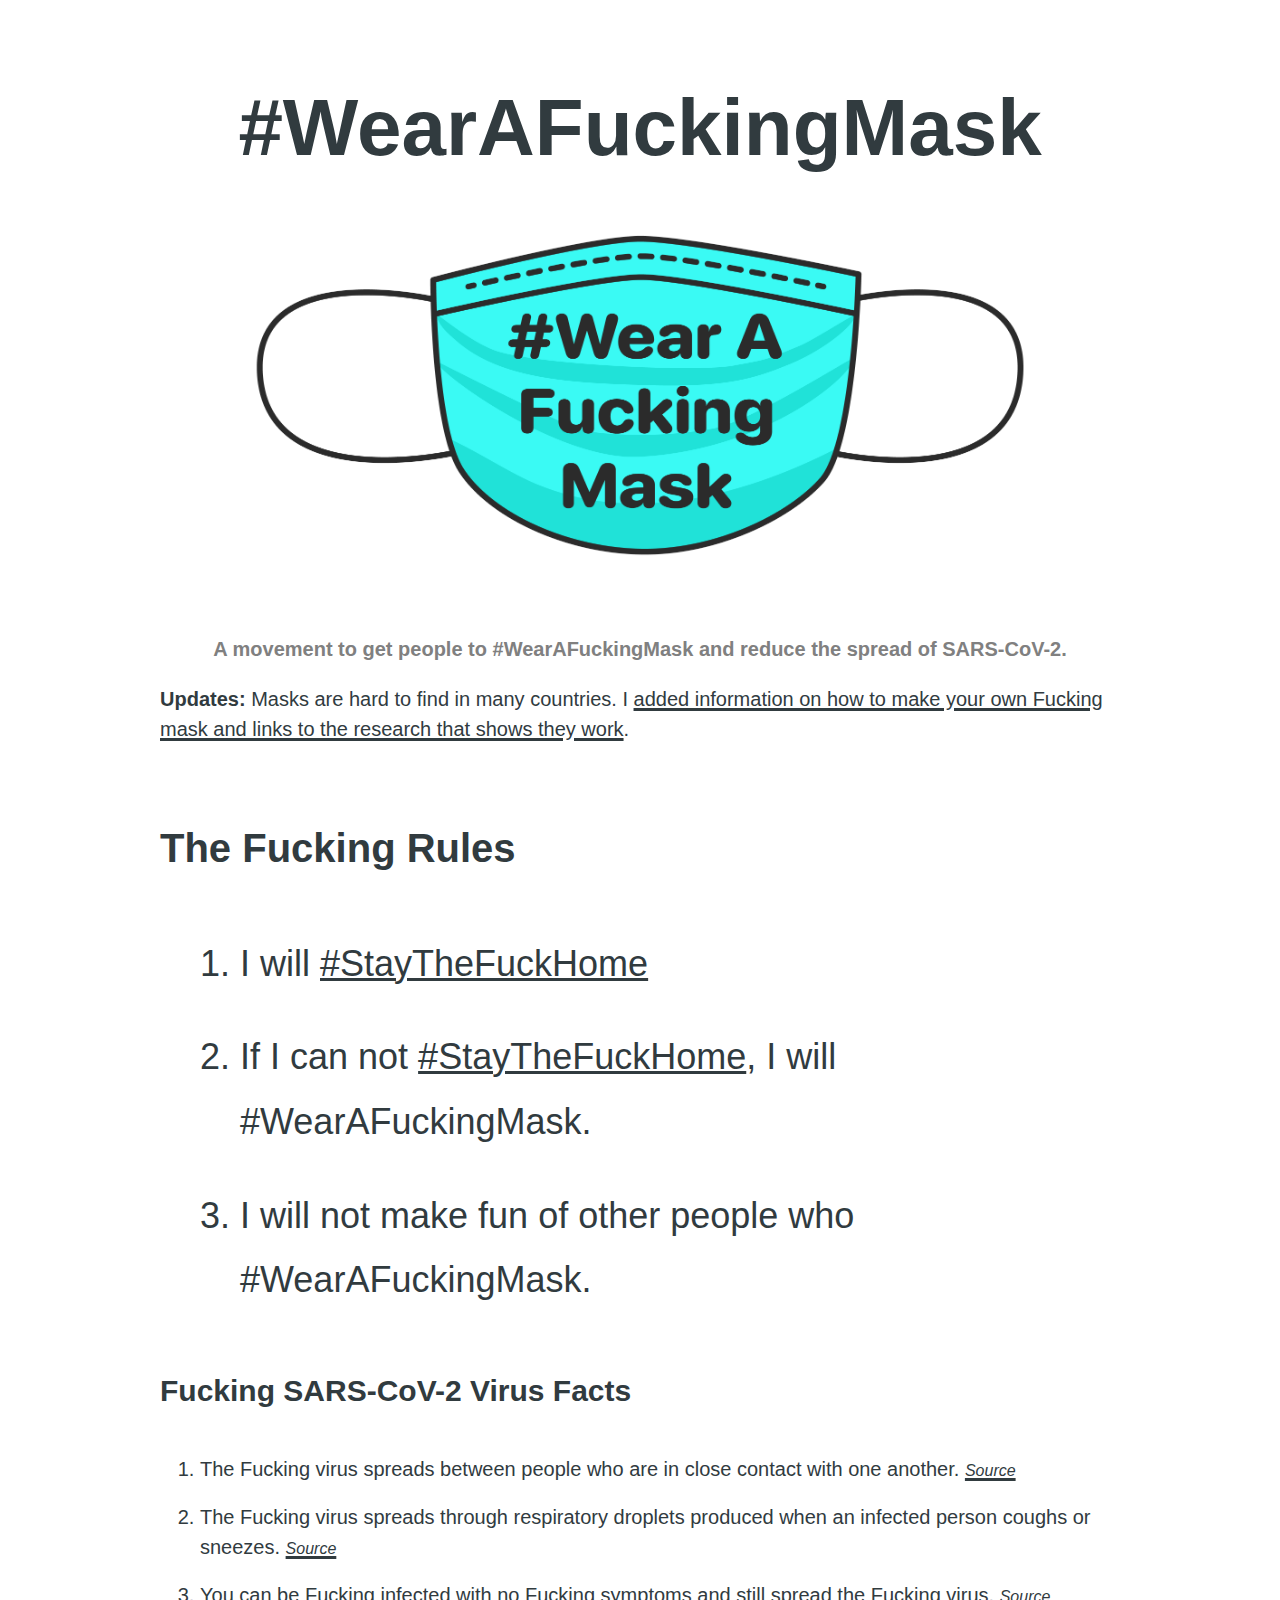
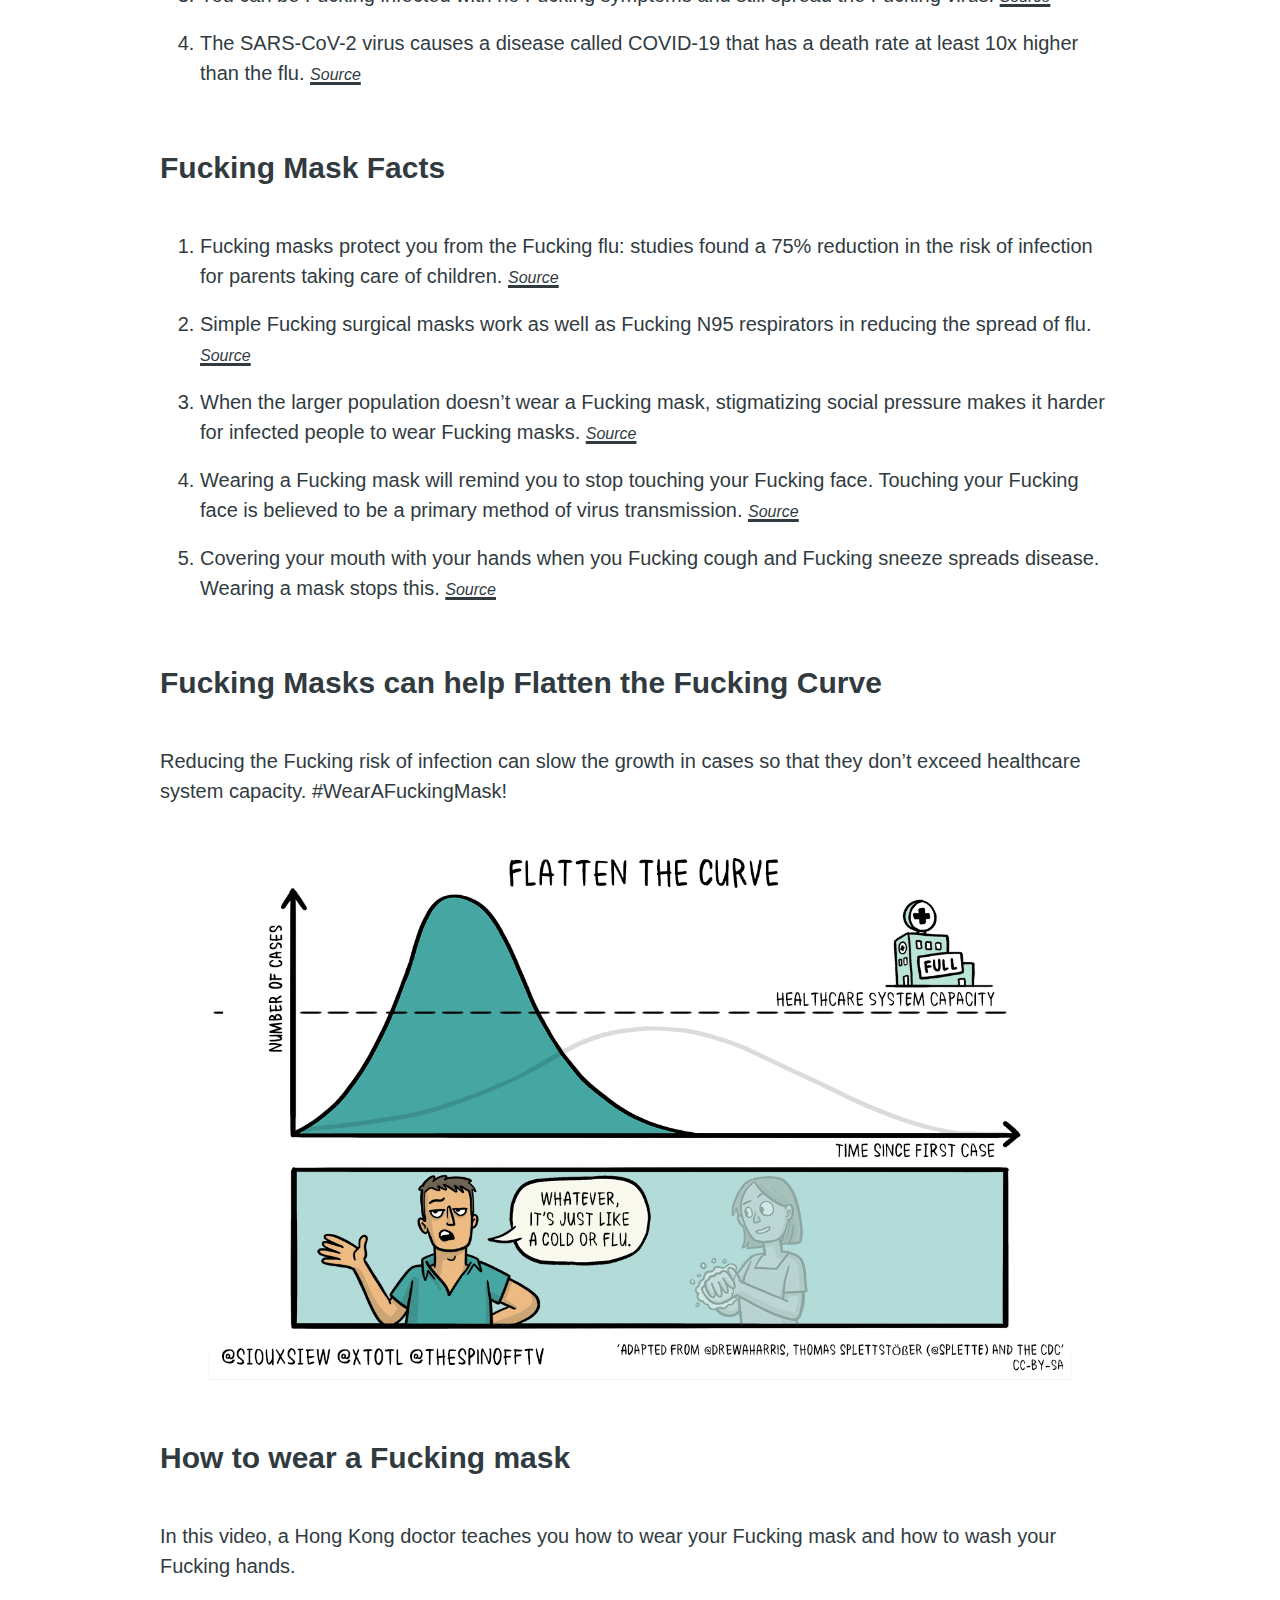
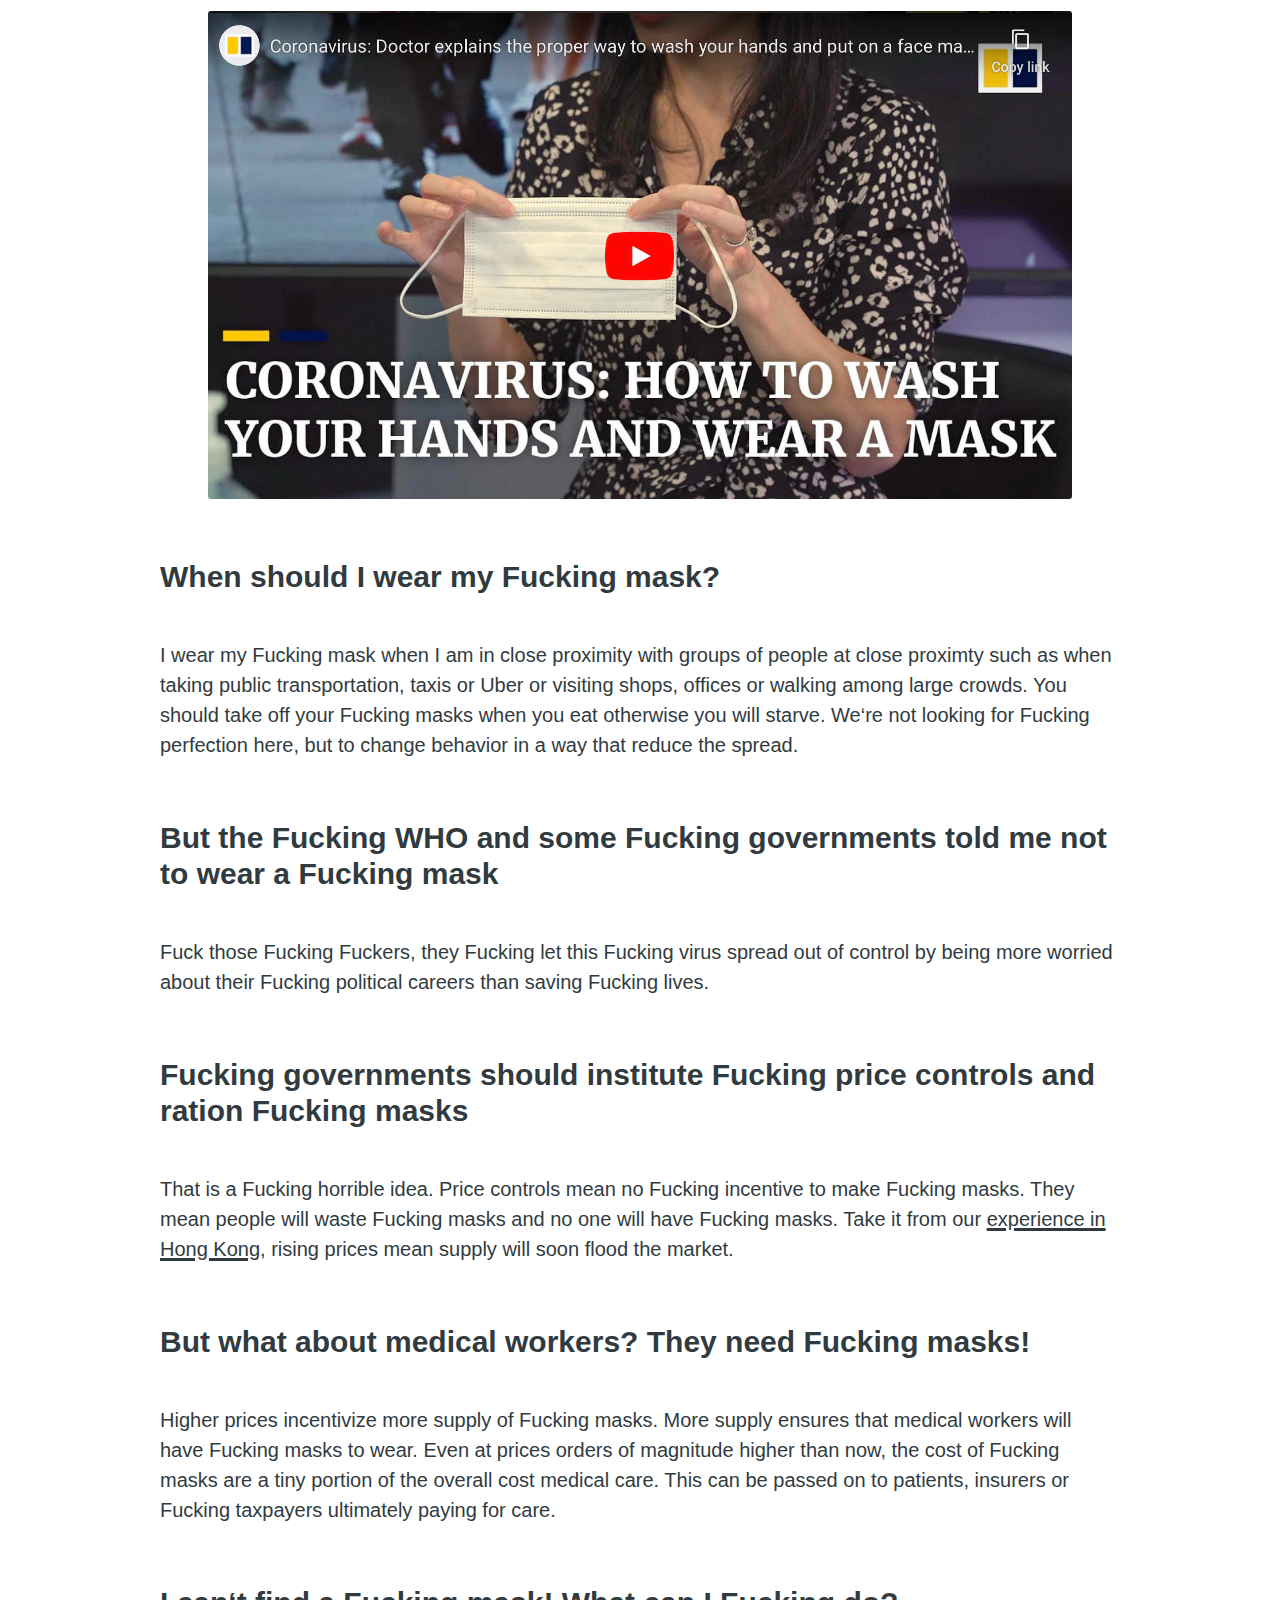
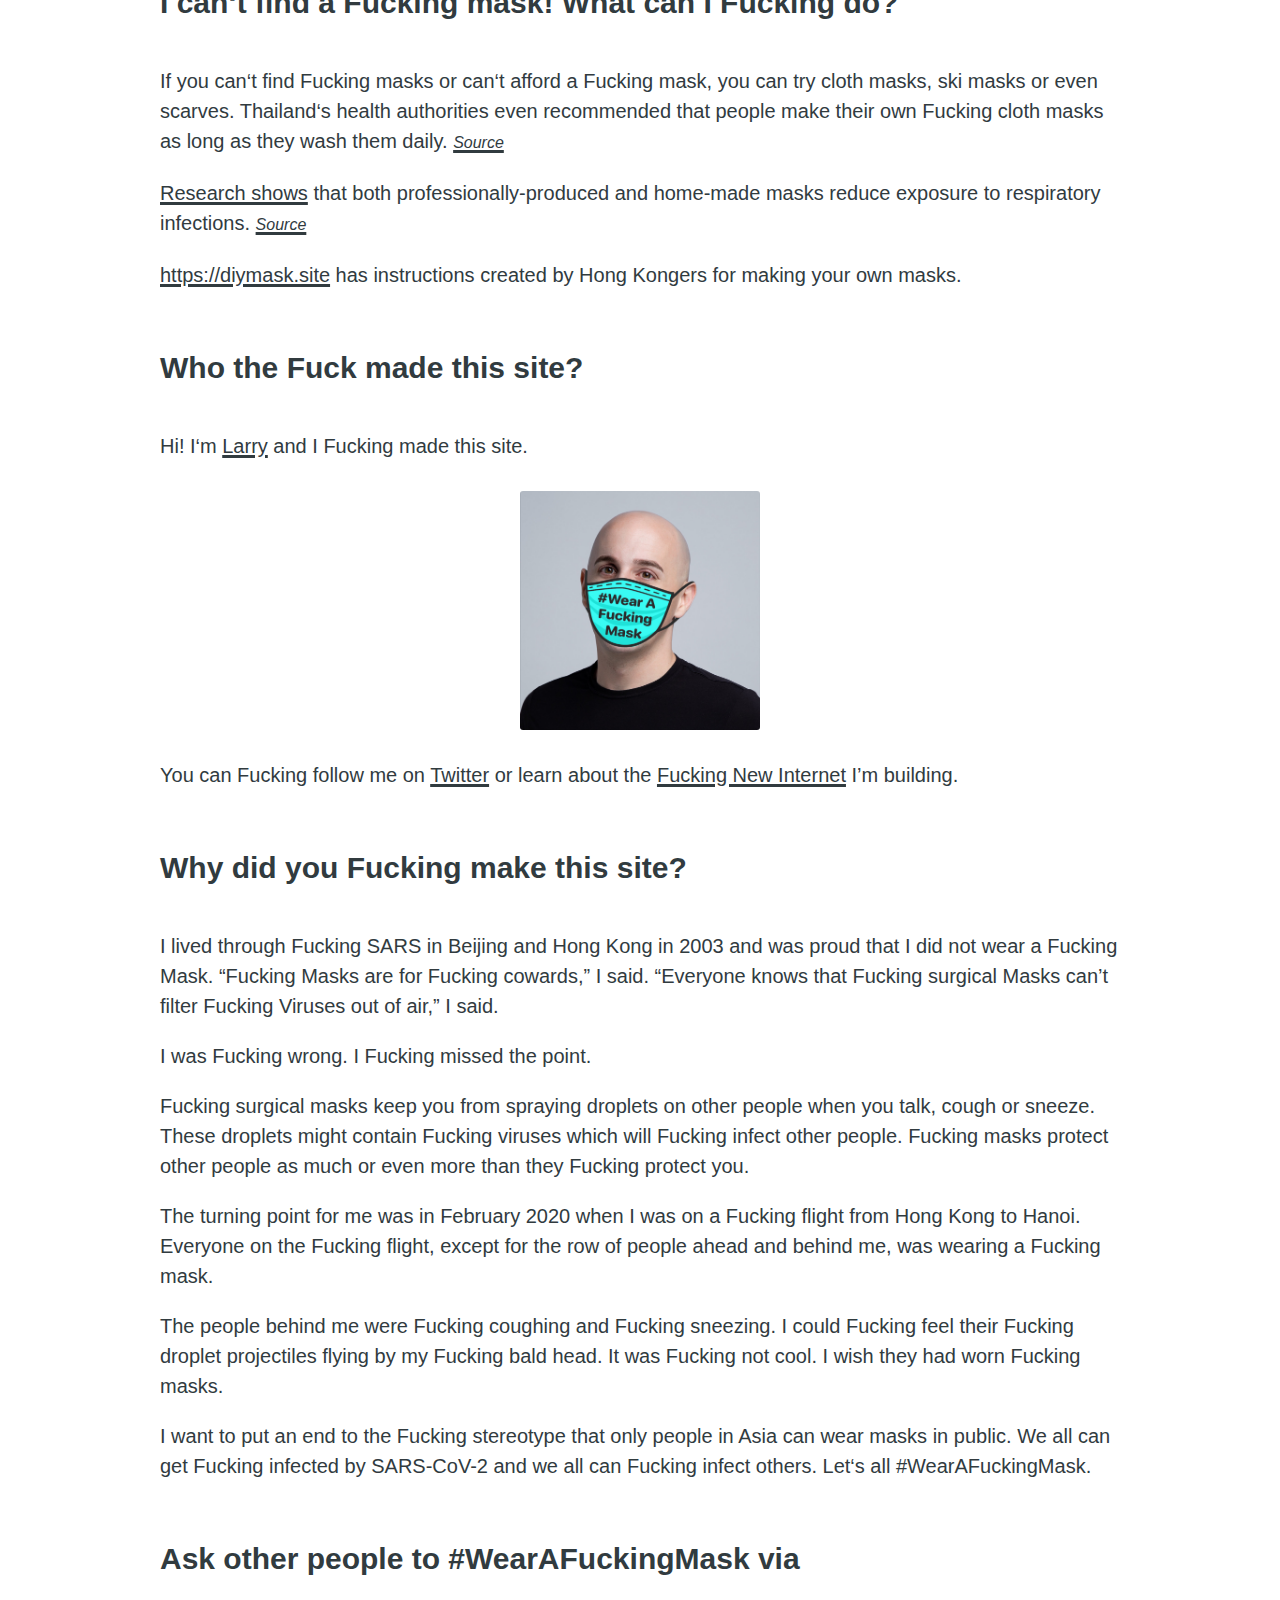
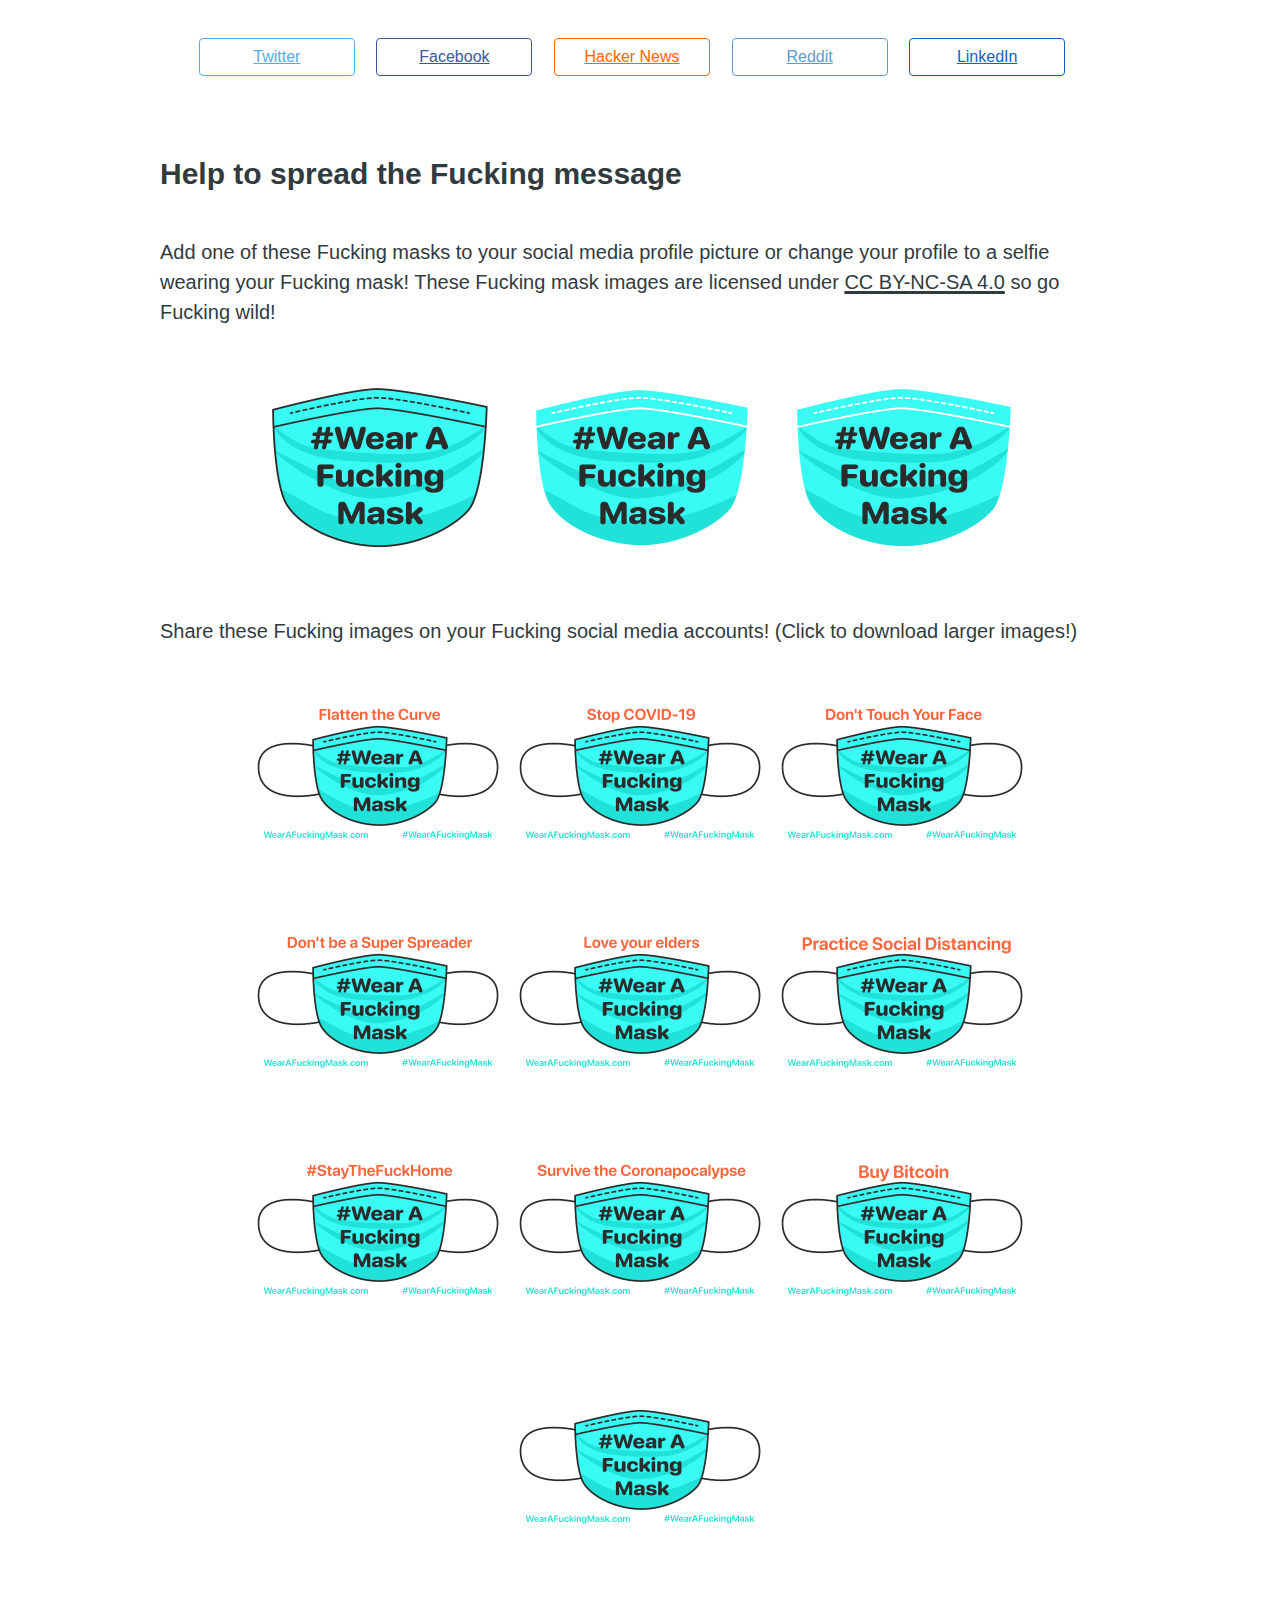
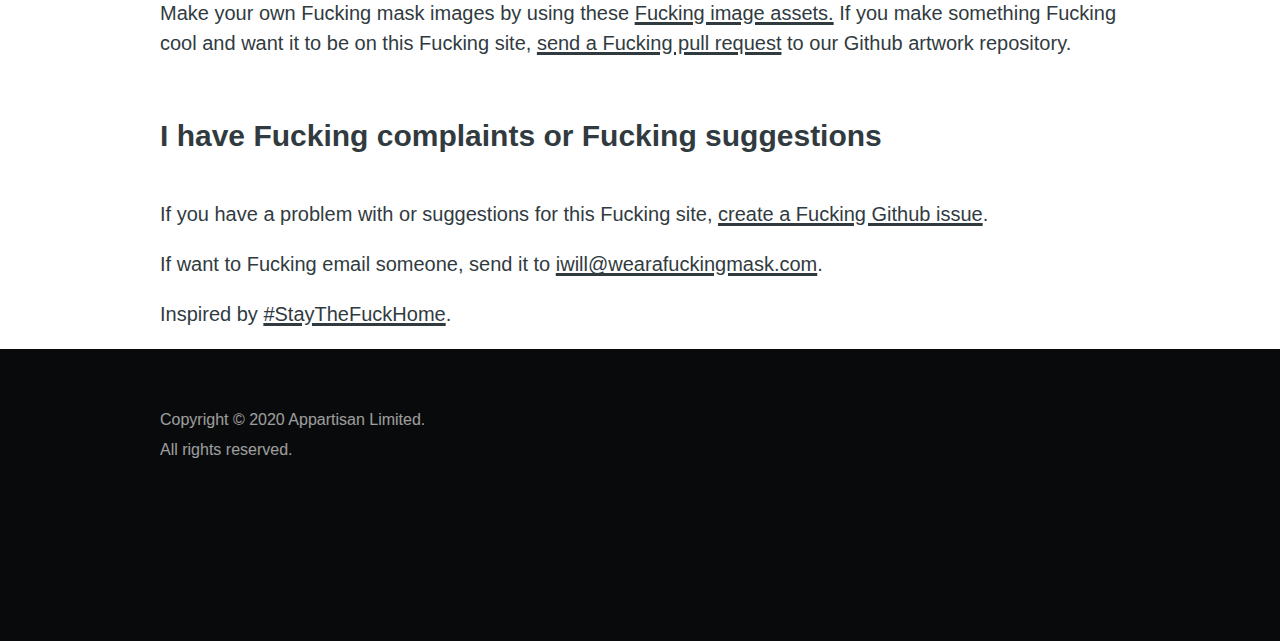
==== index.html @ 597028de "birthday commit" ====
<!doctype html>
<html lang="en">
    <head>
        <meta charset="UTF-8">
        <meta name="HandheldFriendly" content="True">
        <meta name="viewport" content="width=device-width, initial-scale=1.0">
        <meta name="description" content="A movement to get people to #WearAFuckingMask and reduce the spread of SARS-CoV-2.">
        <link rel="shortcut icon" type="image/png" href="img/favicon.png" />

        <meta property="og:site_name" content="#WearAFuckingMask">
        <meta property="og:type" content="website">
        <meta property="og:title" content="#WearAFuckingMask">
        <meta property="og:description" content="A movement to get people to #WearAFuckingMask and reduce the spread of SARS-CoV-2.">
        <meta property="og:url" content="https://wearafuckingmask.com/">
        <meta property="og:image" content="https://wearafuckingmask.com/img/wearafuckingmask-large-social-stop-covid-19-open-graph.png">
        <meta name="twitter:card" content="summary_large_image">
        <meta name="twitter:title" content="#WearAFuckingMask ">
        <meta name="twitter:description" content="A movement to get people to #WearAFuckingMask and reduce the spread of SARS-CoV-2.">
        <meta name="twitter:url" content="https://wearafuckingmask.com/">
        <meta name="twitter:image" content="https://wearafuckingmask.com/img/wearafuckingmask-large-social-stop-covid-19-open-graph.png">
        <meta name="twitter:site" content="@larrysalibra">
        <meta property="og:image:width" content="3389">
        <meta property="og:image:height" content="1510">
        <title>&#35WearAFuckingMask - A movement to get people to #WearAFuckingMask and reduce the spread of SARS-CoV-2.</title>
        <style>
            /*! normalize.css v8.0.1 | MIT License | github.com/necolas/normalize.css */html{line-height:1.15;-webkit-text-size-adjust:100%}body{margin:0}main{display:block}h1{font-size:2em;margin:.67em 0}hr{box-sizing:content-box;height:0;overflow:visible}pre{font-family:monospace,monospace;font-size:1em}a{background-color:transparent}abbr[title]{border-bottom:none;text-decoration:underline;text-decoration:underline dotted}b,strong{font-weight:bolder}code,kbd,samp{font-family:monospace,monospace;font-size:1em}small{font-size:80%}sub,sup{font-size:75%;line-height:0;position:relative;vertical-align:baseline}sub{bottom:-.25em}sup{top:-.5em}img{border-style:none}button,input,optgroup,select,textarea{font-family:inherit;font-size:100%;line-height:1.15;margin:0}button,input{overflow:visible}button,select{text-transform:none}[type=button],[type=reset],[type=submit],button{-webkit-appearance:button}[type=button]::-moz-focus-inner,[type=reset]::-moz-focus-inner,[type=submit]::-moz-focus-inner,button::-moz-focus-inner{border-style:none;padding:0}[type=button]:-moz-focusring,[type=reset]:-moz-focusring,[type=submit]:-moz-focusring,button:-moz-focusring{outline:1px dotted ButtonText}fieldset{padding:.35em .75em .625em}legend{box-sizing:border-box;color:inherit;display:table;max-width:100%;padding:0;white-space:normal}progress{vertical-align:baseline}textarea{overflow:auto}[type=checkbox],[type=radio]{box-sizing:border-box;padding:0}[type=number]::-webkit-inner-spin-button,[type=number]::-webkit-outer-spin-button{height:auto}[type=search]{-webkit-appearance:textfield;outline-offset:-2px}[type=search]::-webkit-search-decoration{-webkit-appearance:none}::-webkit-file-upload-button{-webkit-appearance:button;font:inherit}details{display:block}summary{display:list-item}template{display:none}[hidden]{display:none}
        </style>
        <style>
            body {
                color: #313b3f;
                font-family: -apple-system, BlinkMacSystemFont, Segoe UI, Roboto, Oxygen, Ubuntu, Cantarell, Open Sans, Helvetica Neue, sans-serif;
                font-size: 1.25rem;
                line-height: 1.5em;
                font-weight: 400;
                font-style: normal;
                letter-spacing: 0;
                text-rendering: optimizeLegibility;
                -webkit-font-smoothing: antialiased;
                -moz-osx-font-smoothing: grayscale;
            }
        
            header {
                margin-top: 5rem;
            }
        
            footer {
                position: relative;
                padding-top: 40px;
                padding-bottom: 100px;
                color: #fff;
                background: #090a0b;
            }
        
            h1 {
                font-size: 4em;
            }
        
            h2 {
                margin-top: 2em;
                margin-bottom: 1.5em;
                line-height: 1.2em;
            }

            h2.rules {
                font-size: 2em;
            }
        
            div.header-content {
                z-index: 100;
                display: -webkit-box;
                display: flex;
                -webkit-box-orient: vertical;
                -webkit-box-direction: normal;
                flex-direction: column;
                -webkit-box-pack: center;
                justify-content: center;
                -webkit-box-align: center;
                align-items: center;
                padding: 6vw 3vw;
                min-height: 200px;
                max-height: 340px;
            }
        
            div.site-wrapper {
                display: -webkit-box;
                display: flex;
                -webkit-box-orient: vertical;
                -webkit-box-direction: normal;
                flex-direction: column;
                min-height: 100vh;
            }
        
            main {
                z-index: 100;
                -webkit-box-flex: 1;
                flex-grow: 1;
                position: relative;
                padding: 0 5vw;
            }
        
            div.inner {
                margin: 0 auto;
                max-width: 960px;
                width: 100%;
            }

            ol.large {
                margin: 2em;
            }
        
            ol.large li {
                font-size: 1.8em;
                line-height: 1.8em;
            }

                  
            img {
                display: block;
                margin: 1.5em auto;
                max-width: 90%;
                height: auto;
                border-radius: 3px;
            }

            header img {
                width: 100%;
                margin: 0 auto;
            }

            a.social-mask {
                text-decoration: none;
            }

            a.social-mask img {
                display: inline-block;
                max-width: 256px;
            }

            .mask-images {
                text-align: center;
            }
        
            p.movement {
                margin-top: 3em;
                text-align: center;
                color: gray;
                font-weight: bold;
            }
        

            @media (max-width: 960px) and (min-width: 500px) {
                header {
                    margin-top: 2rem;
                }

                p.movement {
                    margin-top: 2em;
                }

                h1 {
                    font-size: 3em;
                }
                footer div.inner {
                    padding: 0 5vw;
                }
            }

            @media (max-width: 500px) {
                header {
                    margin-top: 1rem;
                }

                p.movement {
                    margin-top: 1em;
                }

                h1 {
                    font-size: 2em;
                }

                h2.rules {
                    font-size: 1.8em;
                }

                ol.large {
                    margin: 0.5em;
                }

                ol.large li {
                    font-size: 1.3em;
                    line-height: 1.3em;
                }
                footer div.inner {
                    padding: 0 5vw;
                }
            }

            @media (max-width: 400px) {
                h1 {
                    font-size: 1.4em;
                }
            }
        
           
        
            li {
                margin-block-end: 0.8em
            }
  
            a:not([class]) {
                color: #313b3f;
                text-decoration-color: #3afaf4;
                text-decoration: underline;
                text-decoration-thickness: 3px;
                transition-property: all;
                transition-duration: .3s;
                transition-timing-function: cubic-bezier(0, 0, .2, 1);
            }
        
            a:not([class]):hover,
            a:not([class]):active {
                color: #3afaf4;
        
            }
        
            .btn {
                display: inline-block;
                font-weight: 400;
                color: #212529;
                text-align: center;
                vertical-align: middle;
                -webkit-user-select: none;
                -moz-user-select: none;
                -ms-user-select: none;
                user-select: none;
                background-color: transparent;
                border: 1px solid transparent;
                padding: 0.375rem 0.75rem;
                font-size: 1rem;
                line-height: 1.5;
                border-radius: 0.25rem;
                transition: color 0.15s ease-in-out, background-color 0.15s ease-in-out, border-color 0.15s ease-in-out, box-shadow 0.15s ease-in-out;
                border-color: #343a40;
            }
        
            div.share {
                margin-bottom: 5rem;
                text-align: center;
            }
        
            a {
                margin-top: 1rem;
                width: 130px;
            }
        
            .twitter,
            .facebook,
            .hacker-news,
            .reddit,
            .linkedin {
                margin-right: 1rem;
            }
        
            .twitter {
                color: #55acee;
                border-color: #55acee
            }
        
            .twitter:not(:disabled):not(.disabled):active,
            .twitter:not(:disabled):not(.disabled):hover {
                color: #fff;
                border-color: #55acee;
                background-color: #55acee;
            }
        
            .facebook {
                color: #3b5998;
                border-color: #3b5998
            }
        
            .facebook:not(:disabled):not(.disabled):active,
            .facebook:not(:disabled):not(.disabled):hover {
                color: #fff;
                border-color: #3b5998;
                background-color: #3b5998;
            }
        
            .hacker-news {
                color: #f60;
                border-color: #f60
            }
        
            .hacker-news:not(:disabled):not(.disabled):active,
            .hacker-news:not(:disabled):not(.disabled):hover {
                color: #fff;
                border-color: #f60;
                background-color: #f60;
            }
        
            .reddit {
                color: #5f99cf;
                border-color: #5f99cf
            }
        
            .reddit:not(:disabled):not(.disabled):active,
            .reddit:not(:disabled):not(.disabled):hover {
                color: #fff;
                border-color: #5f99cf;
                background-color: #5f99cf;
            }
        
            .linkedin {
                color: #0a66c2;
                border-color: #0a66c2
            }
        
            .linkedin:not(:disabled):not(.disabled):active,
            .linkedin:not(:disabled):not(.disabled):hover {
                color: #fff;
                border-color: #0a66c2;
                background-color: #0a66c2;
            }
        
            em a {
                font-size: 0.8em;
            }
        
            p.legal {
                opacity: 0.6;
                font-size: 0.8em;
            }

            .larry {
                max-width: 240px;
            }
        </style>
        </head>
        
        <body>
            <div class="site-wrapper">
                <header>
                    <div class="inner">
                        <div class="header-content">
                            <h1>#WearAFuckingMask</h1>
                            <img src="img/wearafuckingmask-large.png" alt="A Fucking Mask">
                        </div>
                    </div>
                </header>
                <main>
                    <div class="inner">
                        <p class="movement">A movement to get people to #WearAFuckingMask and reduce the spread
                            of SARS-CoV-2.</p>

                        <p><b>Updates:</b> Masks are hard to find in many countries. I <a href="index.html#getamask">added information on how to make your own Fucking mask 
                            and links to the research that shows they work</a>.</p>
        
                        <h2 class="rules">The Fucking Rules</h2>
                        <ol class="large">
                            <li>I will <a href="https://staythefuckhome.com" target="_blank">#StayTheFuckHome</a></li>
                            <li>If I can not <a href="https://staythefuckhome.com" target="_blank">#StayTheFuckHome</a>,
                                I will #WearAFuckingMask.</li>
                            <li>I will not make fun of other people who #WearAFuckingMask.</li>
                        </ol>
        
                        <h2>Fucking SARS-CoV-2 Virus Facts</h2>
        
                        <ol>
                            <li>The Fucking virus spreads between people who are in close contact with one another.
                                <em><a href="https://www.cdc.gov/coronavirus/2019-ncov/about/transmission.html">Source</a></em>
                            </li>
                            <li>The Fucking virus spreads through respiratory droplets produced when an infected person coughs
                                or sneezes.
                                <em><a href="https://www.cdc.gov/coronavirus/2019-ncov/about/transmission.html">Source</a></em>
                            </li>
                            <li>You can be Fucking infected with no Fucking symptoms and still spread the Fucking virus.
                                <em><a href="https://www.cdc.gov/coronavirus/2019-ncov/about/transmission.html">Source</a></em>
                            </li>
                            <li>The SARS-CoV-2 virus causes a disease called COVID-19 that has a death rate at least 10x higher than the flu.
                                <em><a href="https://jamanetwork.com/journals/jama/fullarticle/2762130?guestAccessKey=bdcca6fa-a48c-4028-8406-7f3d04a3e932&utm_source=For_The_Media&utm_medium=referral&utm_campaign=ftm_links&utm_content=tfl&utm_term=022420">Source</a></em>
                            </li>
                        </ol>
        
                        <h2>Fucking Mask Facts</h2>
        
                        <ol>
                            <li>Fucking masks protect you from the Fucking flu: studies found a 75% reduction in the risk of
                                infection
                                for parents taking care of children.
                                <em><a href="https://www.ncbi.nlm.nih.gov/pubmed/19193267">Source</a></em></li>
                            <li>Simple Fucking surgical masks work as well as Fucking N95 respirators in reducing the spread of
                                flu.
                                <em><a href="https://jamanetwork.com/journals/jama/fullarticle/184819">Source</a></em></li>
                            <li>When the larger population doesn’t wear a Fucking mask, stigmatizing social pressure makes it
                                harder for
                                infected people to wear Fucking masks.
                                <em><a href="https://time.com/5799964/coronavirus-face-mask-asia-us/">Source</a></em></li>
                            <li>Wearing a Fucking mask will remind you to stop touching your Fucking face. Touching your Fucking face 
                                is believed to be a primary method of virus transmission.
                                <em><a href="https://www.cdc.gov/coronavirus/2019-ncov/about/transmission.html">Source</a></em></li>
                            <li>Covering your mouth with your hands when you Fucking cough and Fucking sneeze spreads disease.
                                Wearing a mask stops this. 
                                <em><a href="https://www.cdc.gov/healthywater/hygiene/etiquette/coughing_sneezing.html">Source</a></em></li>
                        </ol>
        
        
                        <h2>Fucking Masks can help Flatten the Fucking Curve</h2>
        
                        <p>Reducing the Fucking risk of infection can slow the growth in cases so that they don’t exceed
                            healthcare system capacity. #WearAFuckingMask!</p>
        
                        <a href="https://thespinoff.co.nz/society/09-03-2020/the-three-phases-of-covid-19-and-how-we-can-make-it-manageable/"
                            target="_blank">
                            <img src="img/Covid-19-curves-graphic-social-v3.gif" alt="Flatten the curve animation">
                        </a>
        
                        <h2>How to wear a Fucking mask</h2>
        
                        <p>In this video, a Hong Kong doctor teaches you how to wear your Fucking mask and how to wash your
                            Fucking
                            hands.</p>
        
        
                        <p><a href="https://www.youtube.com/watch?v=A4qwCWwC-Oo" target="_blank"><img
                                    src="img/howtowearamaskthumb.jpg" alt="Video: How to wear a mask & wash your hands"></a>
                        </p>

                        <h2>When should I wear my Fucking mask?</h2>
                        <p>I wear my Fucking mask when I am in close proximity with groups of people 
                            at close proximty such as when taking public transportation, taxis or Uber or visiting shops, 
                            offices or walking among large crowds. You should take off your Fucking masks when you eat 
                            otherwise you will starve. We‘re not looking for Fucking perfection here, but to change behavior 
                            in a way that reduce the spread.</p>
        
                        <h2>But the Fucking WHO and some Fucking governments told me not to wear a Fucking mask</h2>
        
                        <p>Fuck those Fucking Fuckers, they Fucking let this Fucking virus spread out of control by being more
                            worried about their Fucking political careers than saving Fucking lives.</p>
        
                        <h2>Fucking governments should institute Fucking price controls and ration Fucking masks</h2>
        
                        <p>That is a Fucking horrible idea. Price controls mean no Fucking incentive to make Fucking masks. They
                            mean people will waste Fucking masks and no one will have Fucking masks. Take it from our
                            <a href="https://twitter.com/larrysalibra/status/1237999893462937600" target="_blank">experience in
                                Hong Kong</a>, rising prices mean supply will soon flood the market.</p>
        
                        <h2>But what about medical workers? They need Fucking masks!</h2>
        
                        <p>Higher prices incentivize more supply of Fucking masks. More supply ensures that medical workers will
                            have Fucking masks to wear. Even at prices orders of magnitude higher than now, the cost of Fucking masks
                            are a tiny portion of the overall cost medical care. This can be passed on to patients, insurers or Fucking
                            taxpayers ultimately paying for care.</p>
        
                        <h2 id="getamask">I can‘t find a Fucking mask! What can I Fucking do?</h2>
                        <p>If you can‘t find Fucking masks or can‘t afford a Fucking mask, you can try cloth masks, ski masks or even scarves. 
                            Thailand‘s health authorities even recommended that people make their own Fucking cloth masks as long as they wash them daily.
                        <em><a href="https://www.reuters.com/article/us-health-coronavirus-thailand-masks-idUSKBN20Z0UT">Source</a></em>

                        <p><a href="https://www.ncbi.nlm.nih.gov/pmc/articles/PMC2440799/">Research shows</a> that both professionally-produced and home-made masks reduce exposure to respiratory infections. 
                        <em><a href="https://www.ncbi.nlm.nih.gov/pmc/articles/PMC2440799/">Source</a></em></p>

                        <p><a href="https://diymask.site">https://diymask.site</a> has instructions created by Hong Kongers for making your own masks.</p>
                    
        
                        <h2>Who the Fuck made this site?</h2>
        
                        <p>Hi! I‘m <a href="https://larrysalibra.com" target="_blank">Larry</a> and I Fucking made this site.</p>
                        <a href="https://larrysalibra.com/"><img src="img/larry-mask.jpg" alt="Larry wearing a Fucking Mask" class="larry"></a>

                        <p>You can Fucking follow me on <a href="https://twitter.com/larrysalibra">Twitter</a> or learn about the <a href="https://www.newinternetlabs.com/">Fucking New Internet</a> I’m building.</p>

                        <h2>Why did you Fucking make this site?</h2>
        
                        <p>I lived through Fucking SARS in Beijing and Hong Kong in 2003 and was proud that I did not wear a
                            Fucking Mask. “Fucking Masks
                            are for Fucking cowards,” I said. “Everyone knows that Fucking surgical Masks can’t filter
                            Fucking Viruses
                            out of air,” I said.</p>
        
                        <p>I was Fucking wrong. I Fucking missed the point.</p>
        
                        <p>Fucking surgical masks keep you from spraying droplets on other people when you talk, cough or sneeze.
                            These droplets might contain Fucking viruses which will Fucking infect other people. Fucking masks
                            protect other people as much or even more than they Fucking protect you.</p>
        
                        <p>The turning point for me was in February 2020 when I was on a Fucking flight from Hong Kong to Hanoi.
                            Everyone on the Fucking flight, except for the row of people ahead and behind me, was wearing
                            a Fucking mask.</p>
        
                        <p>The people behind me were Fucking coughing and Fucking sneezing. I could Fucking feel their Fucking
                            droplet projectiles flying by my Fucking bald head.
                            It was Fucking not cool. I wish they had worn Fucking masks.</p>
        
                        <p>I want to put an end to the Fucking stereotype that only people in Asia can wear masks in public.
                            We all can get Fucking infected by SARS-CoV-2 and we all can Fucking infect others. Let‘s all #WearAFuckingMask.</p>
        
                        <h2>Ask other people to #WearAFuckingMask via</h2>
                        <div class="share">
                            <a href="https://twitter.com/intent/tweet?text=I will+%23WearAFuckingMask to+%23FlattenTheCurve and stop SARS-CoV-2. You should too!&amp;url=https://wearafuckingmask.com&amp;via=larrysalibra"
                                target="_blank" class="btn twitter">Twitter</a>
                            <a href="https://www.facebook.com/sharer/sharer.php?u=https://wearafuckingmask.com" target="_blank"
                                class="btn facebook">Facebook</a>
                            <a href="https://news.ycombinator.com/submitlink?u=https://wearafuckingmask.com&amp;t=%23WearAFuckingMask"
                                target="_blank" class="btn hacker-news">Hacker News</a>
                            <a href="https://www.reddit.com/submit?url=https://wearafuckingmask.com" target="_blank"
                                class="btn reddit">Reddit</a>
                            <a href="https://www.linkedin.com/shareArticle?mini=false&amp;url=https://wearafuckingmask.com&amp;title=I will+%23WearAFuckingMask&amp;summary=I will+%23WearAFuckingMask to+%23FlattenTheCurve and stop SARS-CoV-2. You should too!"
                                target="_blank" class="btn linkedin">LinkedIn</a>
                        </div>
                        <h2>Help to spread the Fucking message</h2>
                        <p>Add one of these Fucking masks to your social media profile picture or change your profile to a selfie wearing your Fucking mask! These Fucking mask images are licensed under 
                            <a href="https://creativecommons.org/licenses/by-nc-sa/4.0/" target="_blank">CC BY-NC-SA 4.0</a> so go Fucking wild!</p>
                        <div class="mask-images">
                        <a href="img/wearafuckingmask-social-no-earloops-black-border.png" download class="social-mask">
                            <img src="img/wearafuckingmask-social-no-earloops-black-border.png" alt="Mask with black borders">
                        </a>
                        <a href="img/wearafuckingmask-social-no-earloops-white-border.png" download class="social-mask">
                            <img src="img/wearafuckingmask-social-no-earloops-white-border.png" alt="Mask with white borders">
                        </a>
                        <a href="img/wearafuckingmask-social-no-earloops-no-border.png" download class="social-mask">
                            <img src="img/wearafuckingmask-social-no-earloops-no-border.png" alt="Mask with no borders">
                        </a>
                        </div>
                        <p>Share these Fucking images on your Fucking social media accounts! (Click to download larger images!)</p>
                        <div class="mask-images">
                            <a href="img/wearafuckingmask-large-social-flatten-the-curve.png" download class="social-mask">
                                <img src="img/wearafuckingmask-thumb-social-flatten-the-curve.png">
                            </a>

                            <a href="img/wearafuckingmask-large-social-stop-covid-19.png" download class="social-mask">
                                <img src="img/wearafuckingmask-thumb-social-stop-covid-19.png">
                            </a>

                            <a href="img/wearafuckingmask-large-social-dont-touch-your-face.png" download class="social-mask">
                                <img src="img/wearafuckingmask-thumb-social-dont-touch-your-face.png">
                            </a>

                            <a href="img/wearafuckingmask-large-social-dont-be-a-super-spreader.png" download class="social-mask">
                                <img src="img/wearafuckingmask-thumb-social-dont-be-a-super-spreader.png">
                            </a>
                            
                            <a href="img/wearafuckingmask-large-social-love-your-elders.png" download class="social-mask">
                                <img src="img/wearafuckingmask-thumb-social-love-your-elders.png">
                            </a>

                            <a href="img/wearafuckingmask-large-social-practice-social-distancing.png" download class="social-mask">
                                <img src="img/wearafuckingmask-thumb-social-practice-social-distancing.png">
                            </a>

                            <a href="img/wearafuckingmask-large-social-staythefuckhome.png" download class="social-mask">
                                <img src="img/wearafuckingmask-thumb-social-staythefuckhome.png">
                            </a>

                            <a href="img/wearafuckingmask-large-social-survive-the-coronapocalypse.png" download class="social-mask">
                                <img src="img/wearafuckingmask-thumb-social-survive-the-coronapocalypse.png">
                            </a>

                            <a href="img/wearafuckingmask-large-social-buy-bitcoin.png" download class="social-mask">
                                <img src="img/wearafuckingmask-thumb-social-buy-bitcoin.png">
                            </a>

                            <a href="img/wearafuckingmask-large-social-blank.png" download class="social-mask">
                                <img src="img/wearafuckingmask-thumb-social-blank.png">
                            </a>
                        </div>

                        <p>Make your own Fucking mask images by using these <a href="https://github.com/larrysalibra/WearAFuckingMask.com/">Fucking image assets.</a> If you 
                            make something Fucking cool and want it to be on this Fucking site, <a href="https://github.com/larrysalibra/WearAFuckingMask.com/pulls">send a Fucking pull request</a>
                             to our Github artwork repository.</p>

                        <h2>I have Fucking complaints or Fucking suggestions</h2>
                        <p>If you have a problem with or suggestions for this Fucking site, <a href="https://github.com/larrysalibra/WearAFuckingMask.com/issues">create a Fucking Github issue</a>.</p>
                        <p>If want to Fucking email someone, send it to <a href="mailto:iwill@wearafuckingmask.com">iwill@wearafuckingmask.com</a>.</p>
                        
                        <p>Inspired by <a href="https://staythefuckhome.com/" target="_blank">#StayTheFuckHome</a>.</p>
                    </div>
                </main>
            </div>
            <footer>
                <div class="inner">
                    <p class="legal">Copyright &copy; 2020 Appartisan Limited.<br>All rights reserved.</p>
                </div>
                <script>!function(e,r,o,a,t){var n,c=localStorage.getItem("cache-version");if(!c){n=8710147185396397,c=Math.floor(Math.random()*Math.floor(n)),localStorage.setItem("cache-version",c)}r[o]=r[o]||function(){(r[o].q=r[o].q||[]).push(arguments)};var l=document.referrer?encodeURI(document.referrer):"",i=null;try{var d=new URL(window.location.href);i=new URL(d).searchParams.get("ref")}catch(e){}a=e.createElement("img"),t=e.getElementsByTagName("footer")[0];var g="/background.gif?v="+c+"&pid=26";i&&(g=g+"&cn="+i),l&&(g=g+"&dr="+l),a.src=g,a.id="hello-bg-img",a.style="z-index: -1000; opacity: 0",t.appendChild(a)}(document,window,"bghello");</script>
            </footer>
        </body>
        
        </html>
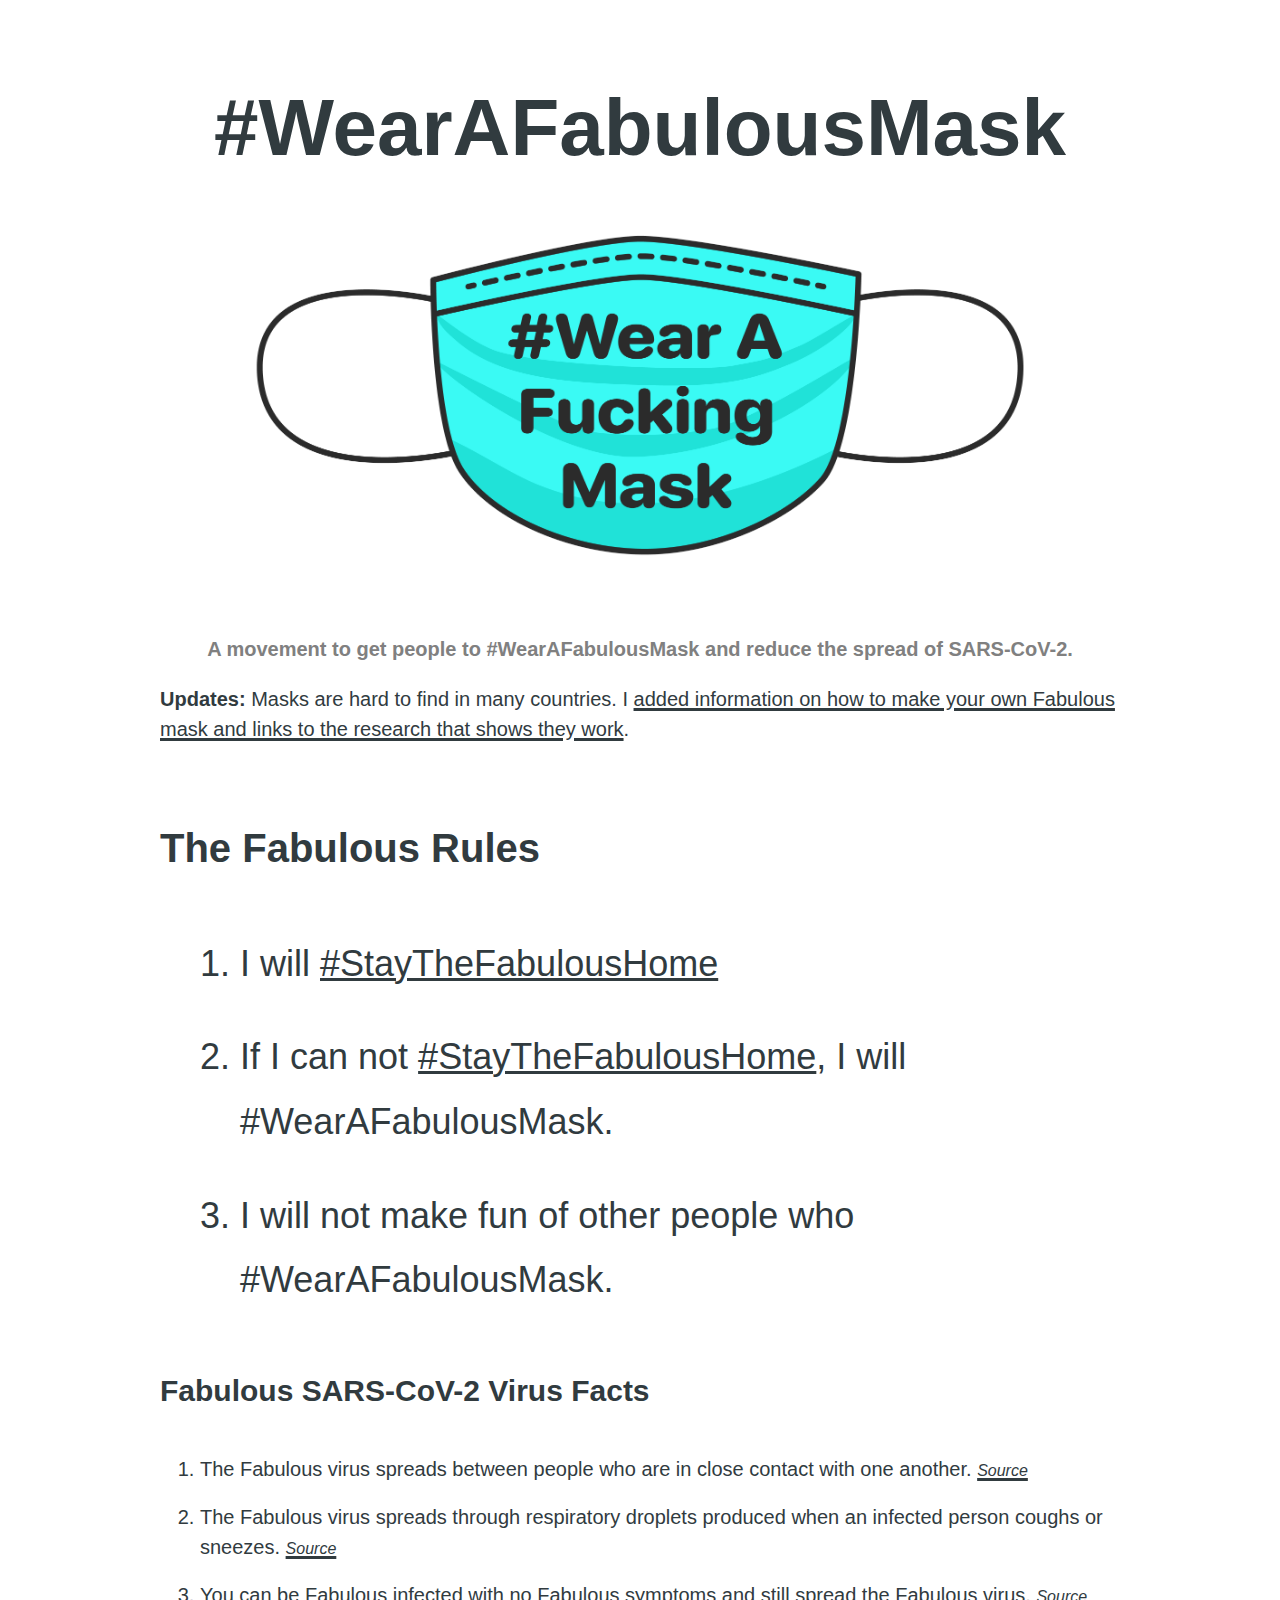
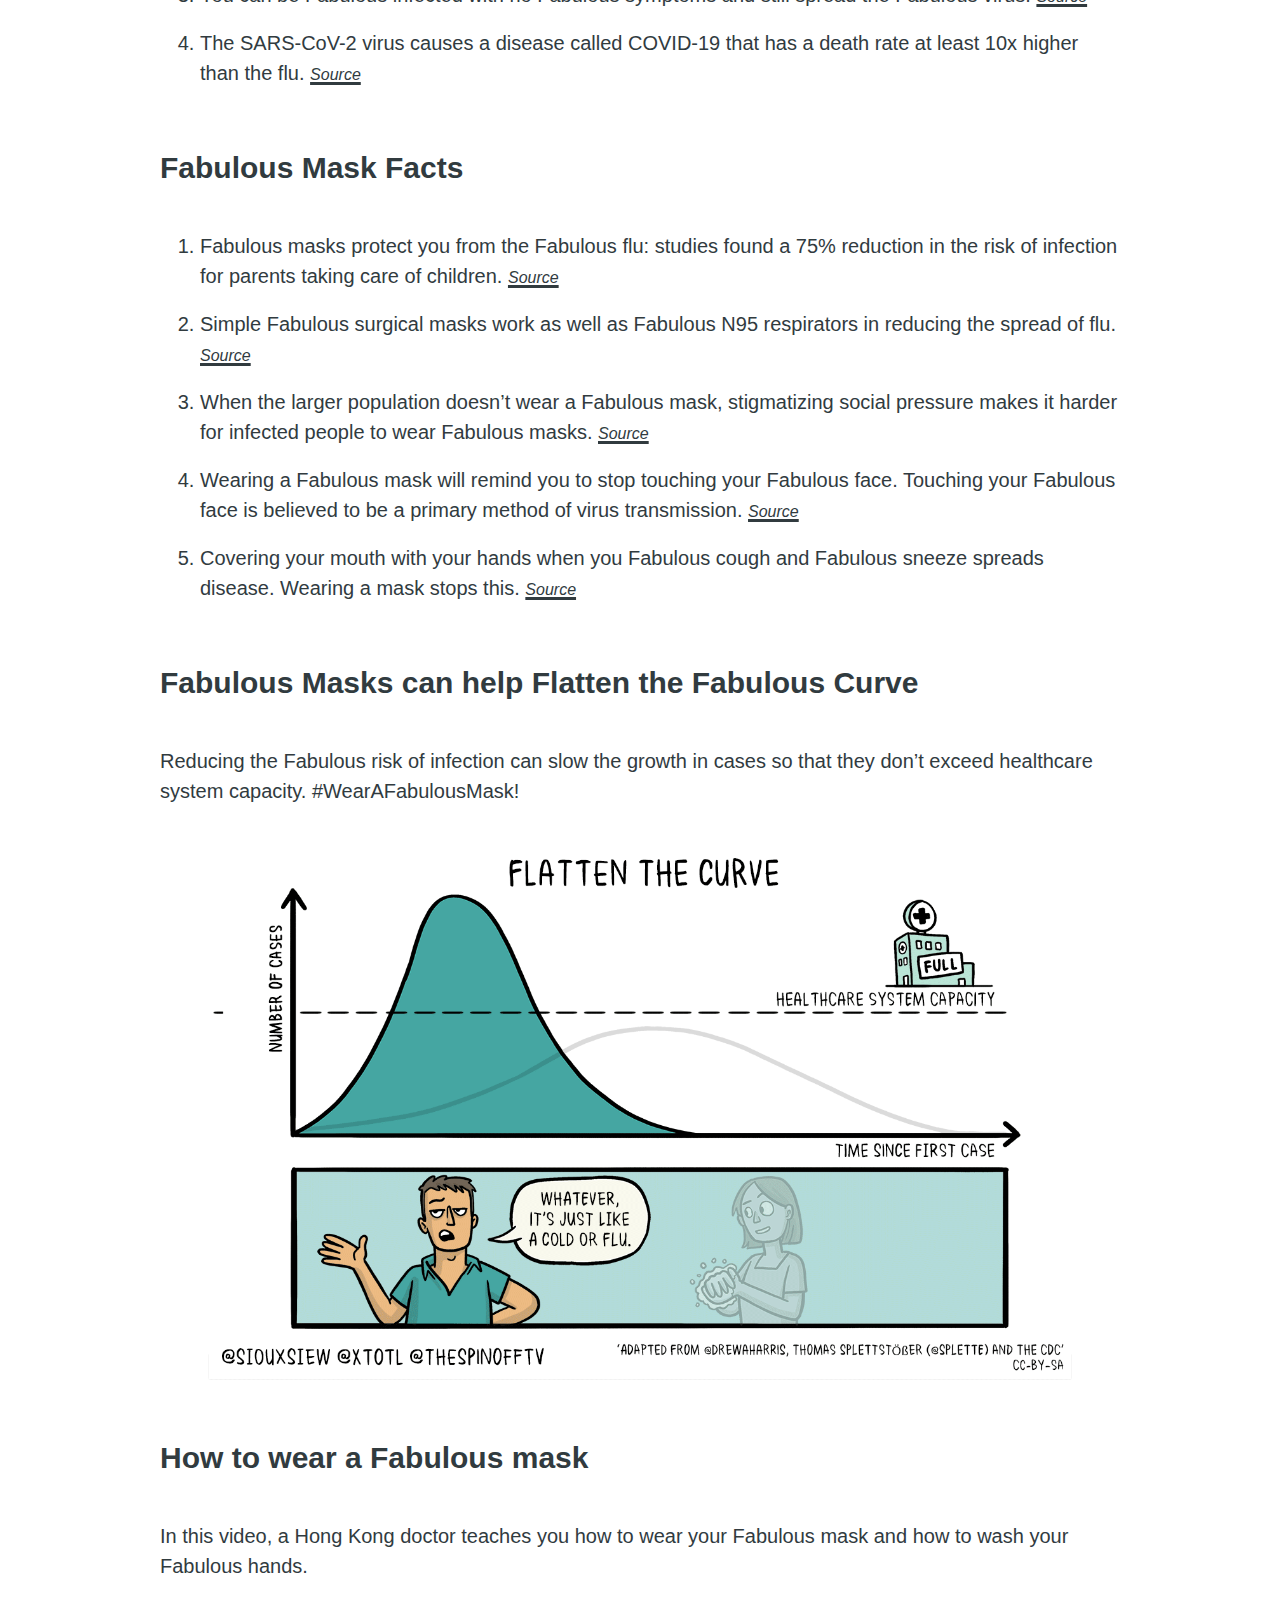
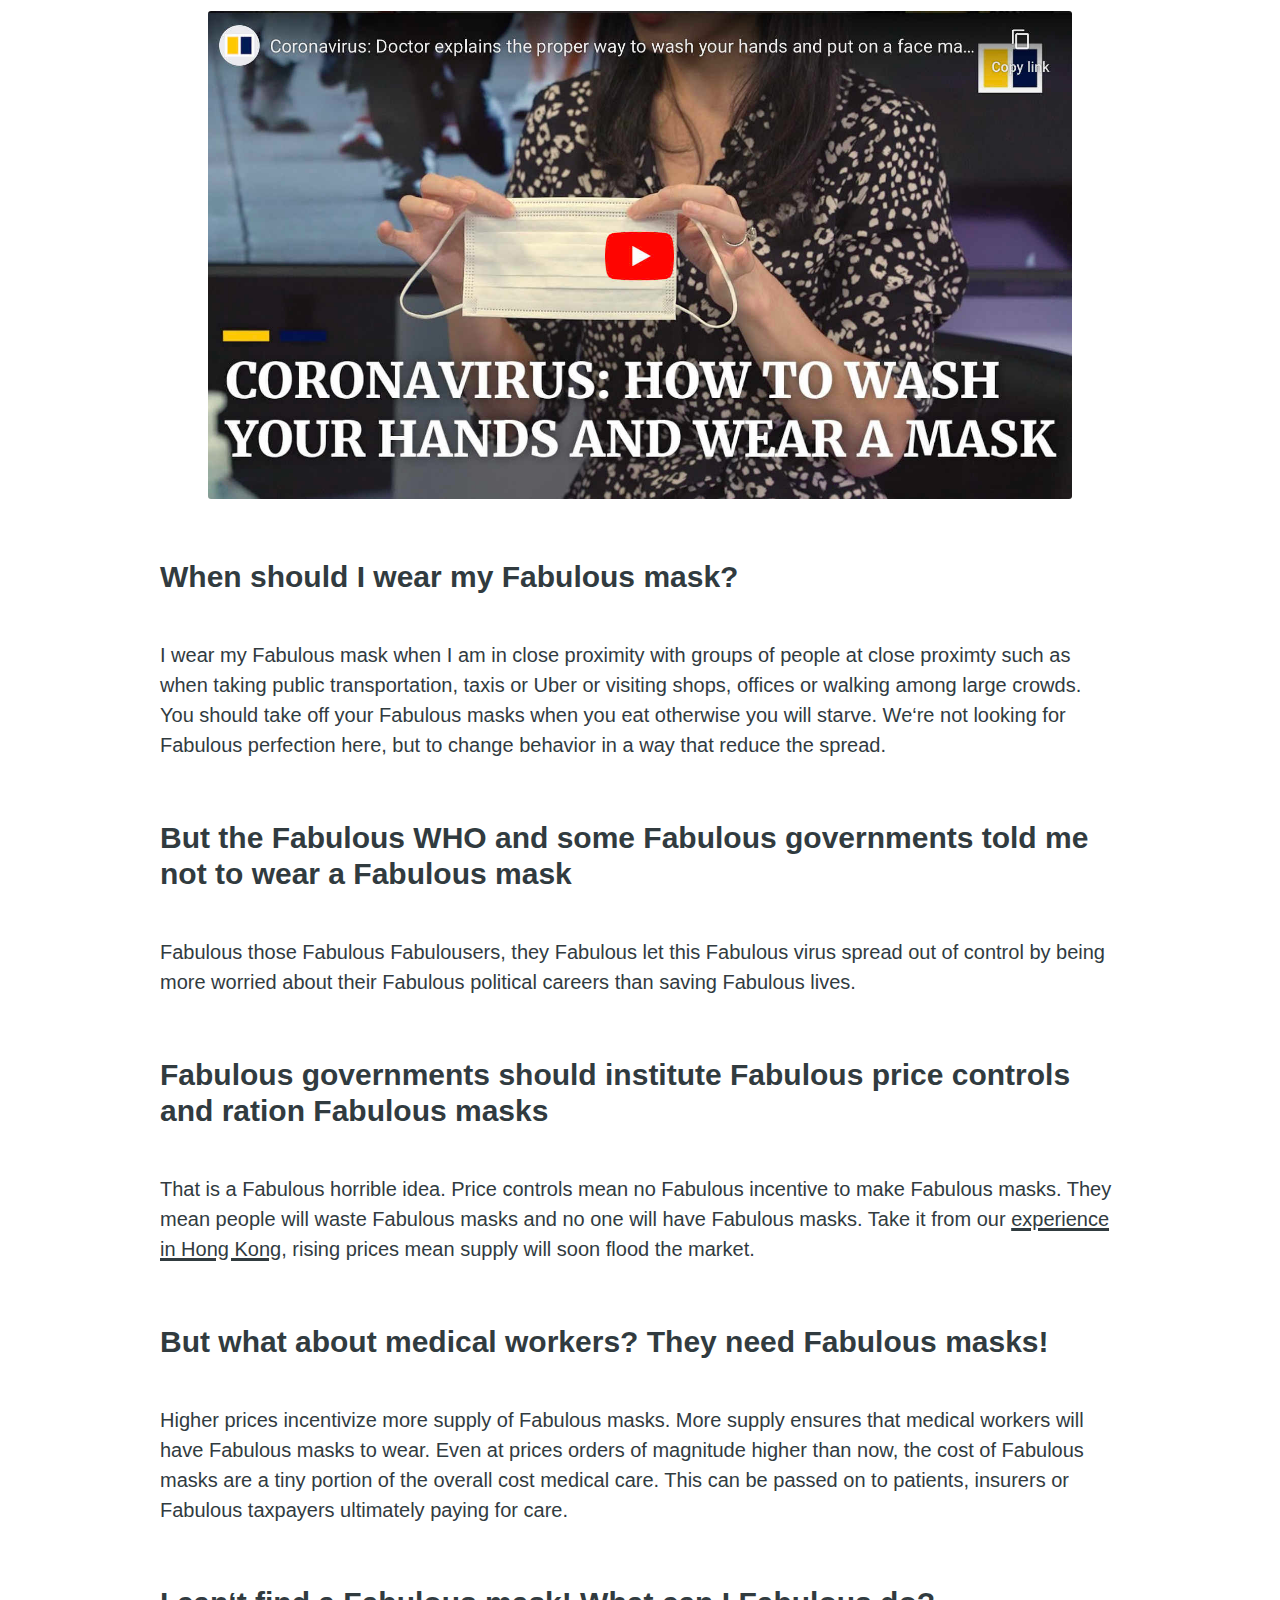
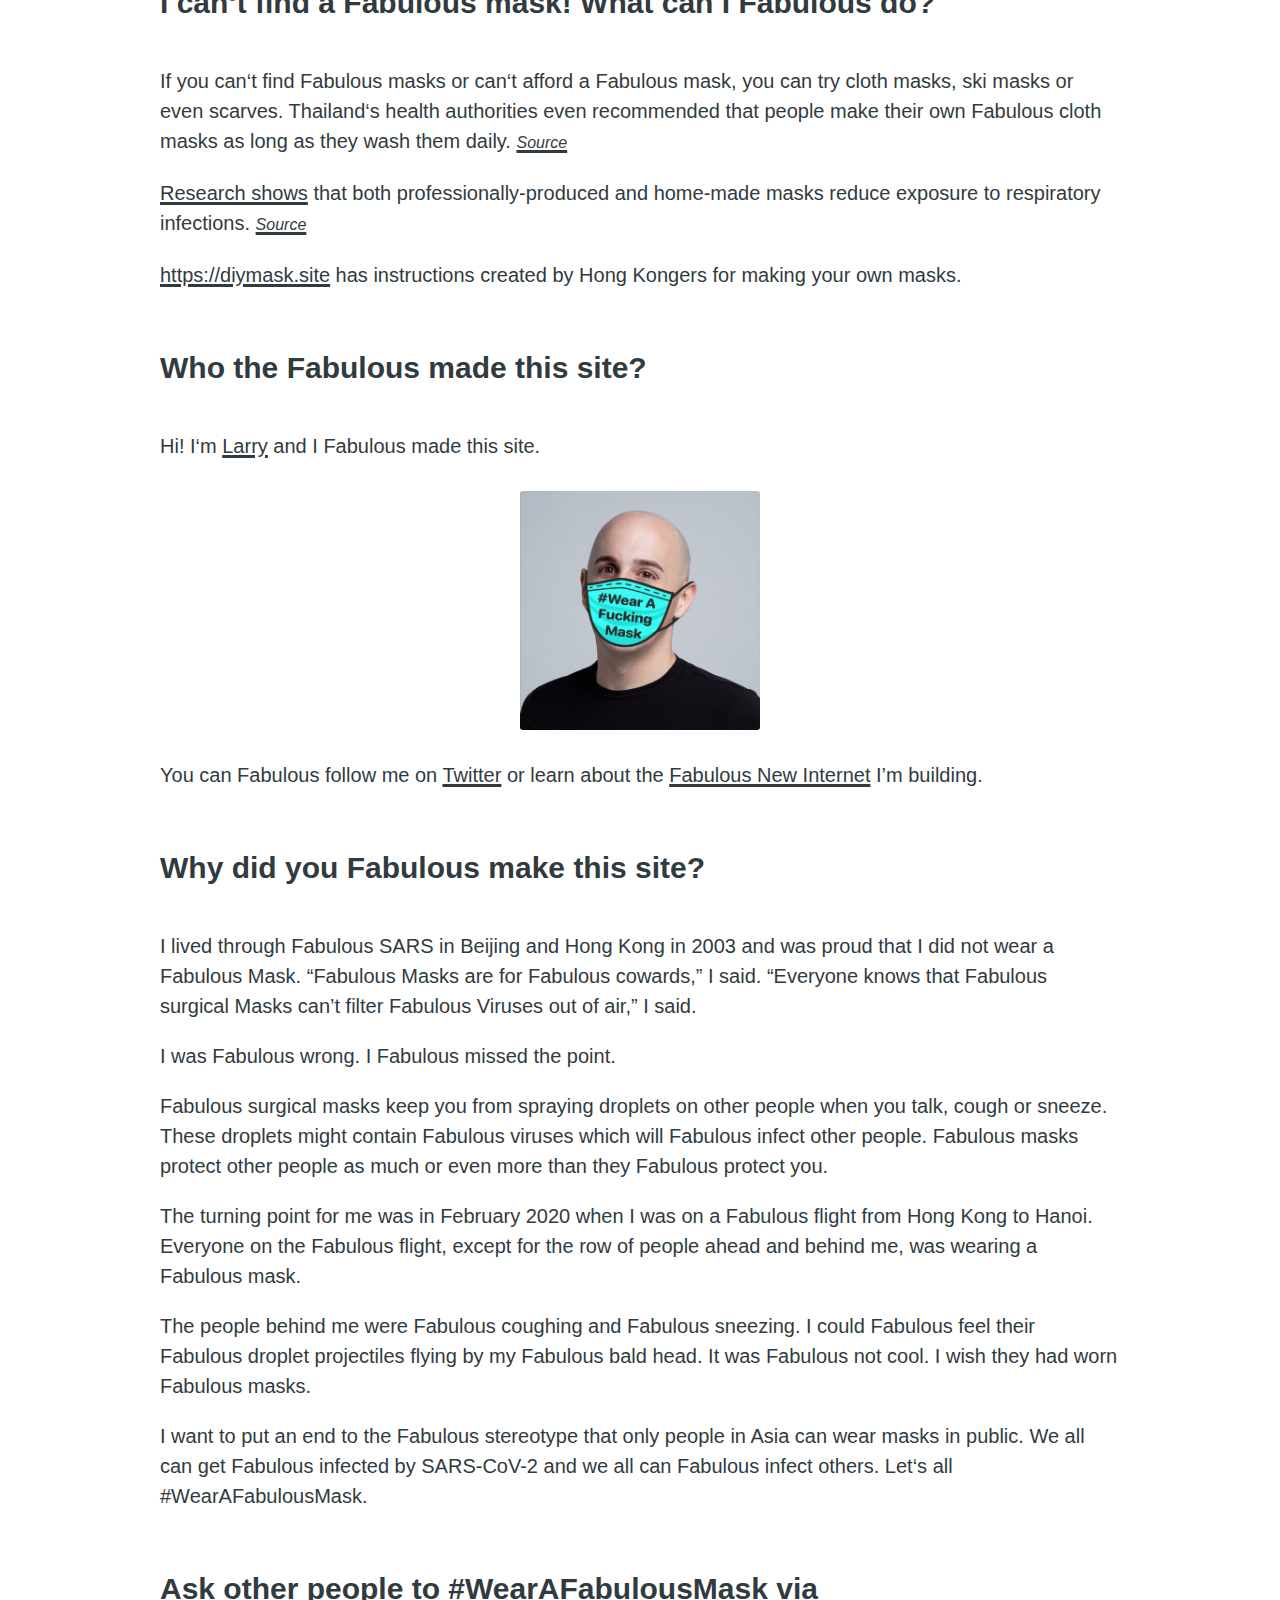
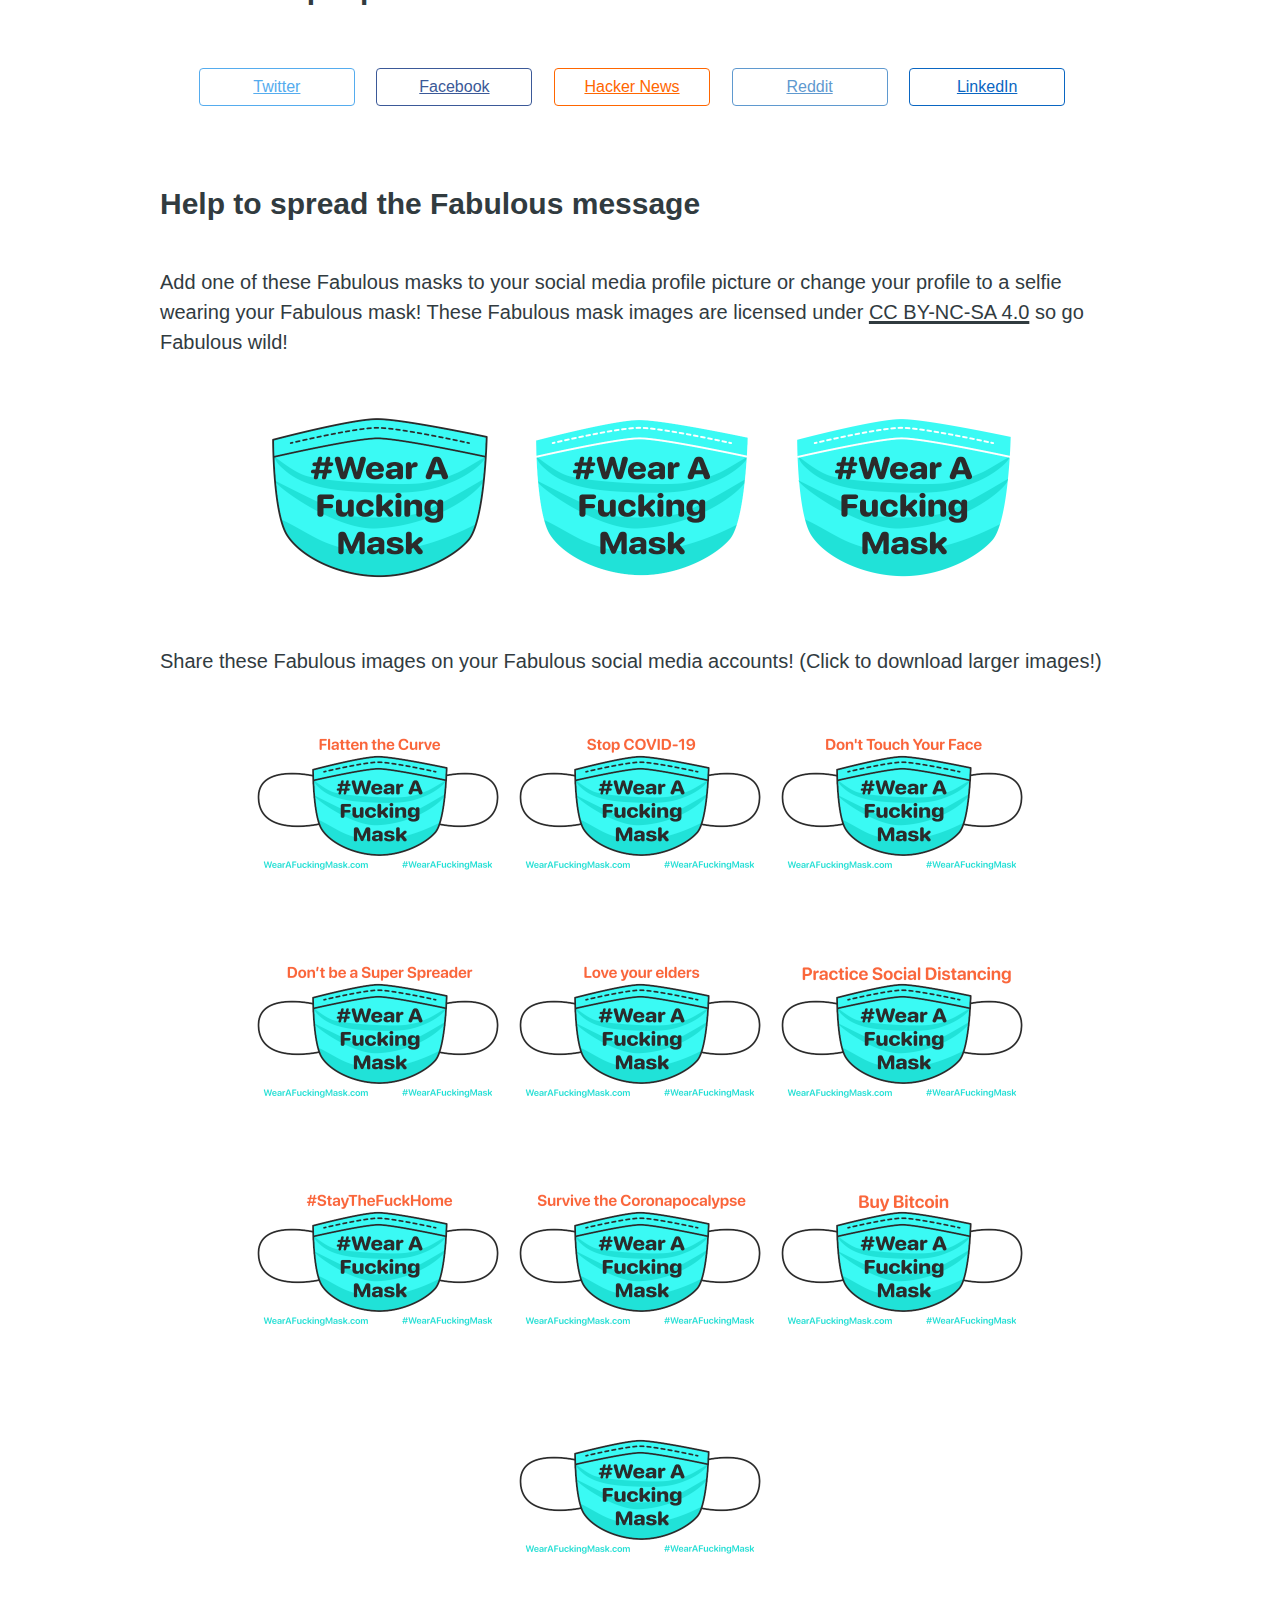
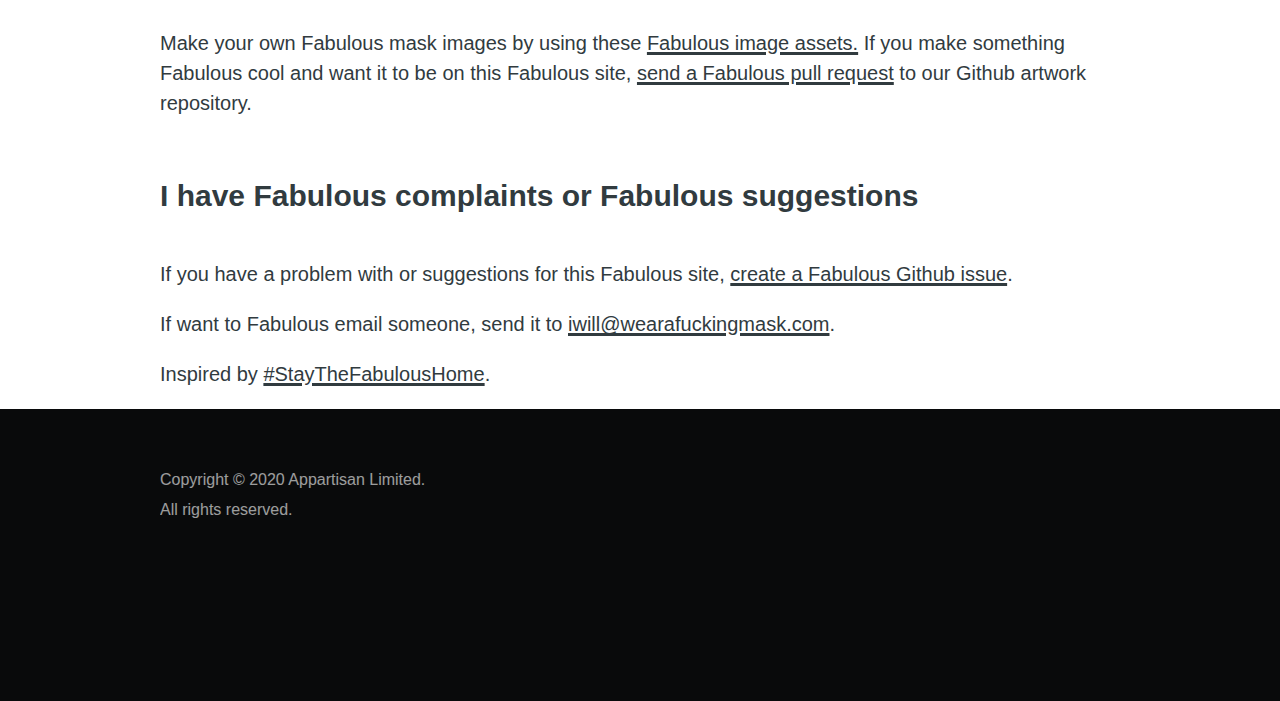
==== commit a1f2e3e7: "updating to make it child friendly" ====
--- a/index.html
+++ b/index.html
@@ -4,24 +4,24 @@
         <meta charset="UTF-8">
         <meta name="HandheldFriendly" content="True">
         <meta name="viewport" content="width=device-width, initial-scale=1.0">
-        <meta name="description" content="A movement to get people to #WearAFuckingMask and reduce the spread of SARS-CoV-2.">
+        <meta name="description" content="A movement to get people to #WearAFabulousMask and reduce the spread of SARS-CoV-2.">
         <link rel="shortcut icon" type="image/png" href="img/favicon.png" />
 
-        <meta property="og:site_name" content="#WearAFuckingMask">
+        <meta property="og:site_name" content="#WearAFabulousMask">
         <meta property="og:type" content="website">
-        <meta property="og:title" content="#WearAFuckingMask">
-        <meta property="og:description" content="A movement to get people to #WearAFuckingMask and reduce the spread of SARS-CoV-2.">
+        <meta property="og:title" content="#WearAFabulousMask">
+        <meta property="og:description" content="A movement to get people to #WearAFabulousMask and reduce the spread of SARS-CoV-2.">
         <meta property="og:url" content="https://wearafuckingmask.com/">
         <meta property="og:image" content="https://wearafuckingmask.com/img/wearafuckingmask-large-social-stop-covid-19-open-graph.png">
         <meta name="twitter:card" content="summary_large_image">
-        <meta name="twitter:title" content="#WearAFuckingMask ">
-        <meta name="twitter:description" content="A movement to get people to #WearAFuckingMask and reduce the spread of SARS-CoV-2.">
+        <meta name="twitter:title" content="#WearAFabulousMask ">
+        <meta name="twitter:description" content="A movement to get people to #WearAFabulousMask and reduce the spread of SARS-CoV-2.">
         <meta name="twitter:url" content="https://wearafuckingmask.com/">
         <meta name="twitter:image" content="https://wearafuckingmask.com/img/wearafuckingmask-large-social-stop-covid-19-open-graph.png">
-        <meta name="twitter:site" content="@larrysalibra">
+        <meta name="twitter:site" content="@charltonaustin">
         <meta property="og:image:width" content="3389">
         <meta property="og:image:height" content="1510">
-        <title>&#35WearAFuckingMask - A movement to get people to #WearAFuckingMask and reduce the spread of SARS-CoV-2.</title>
+        <title>&#35WearAFabulousMask - A movement to get people to #WearAFabulousMask and reduce the spread of SARS-CoV-2.</title>
         <style>
             /*! normalize.css v8.0.1 | MIT License | github.com/necolas/normalize.css */html{line-height:1.15;-webkit-text-size-adjust:100%}body{margin:0}main{display:block}h1{font-size:2em;margin:.67em 0}hr{box-sizing:content-box;height:0;overflow:visible}pre{font-family:monospace,monospace;font-size:1em}a{background-color:transparent}abbr[title]{border-bottom:none;text-decoration:underline;text-decoration:underline dotted}b,strong{font-weight:bolder}code,kbd,samp{font-family:monospace,monospace;font-size:1em}small{font-size:80%}sub,sup{font-size:75%;line-height:0;position:relative;vertical-align:baseline}sub{bottom:-.25em}sup{top:-.5em}img{border-style:none}button,input,optgroup,select,textarea{font-family:inherit;font-size:100%;line-height:1.15;margin:0}button,input{overflow:visible}button,select{text-transform:none}[type=button],[type=reset],[type=submit],button{-webkit-appearance:button}[type=button]::-moz-focus-inner,[type=reset]::-moz-focus-inner,[type=submit]::-moz-focus-inner,button::-moz-focus-inner{border-style:none;padding:0}[type=button]:-moz-focusring,[type=reset]:-moz-focusring,[type=submit]:-moz-focusring,button:-moz-focusring{outline:1px dotted ButtonText}fieldset{padding:.35em .75em .625em}legend{box-sizing:border-box;color:inherit;display:table;max-width:100%;padding:0;white-space:normal}progress{vertical-align:baseline}textarea{overflow:auto}[type=checkbox],[type=radio]{box-sizing:border-box;padding:0}[type=number]::-webkit-inner-spin-button,[type=number]::-webkit-outer-spin-button{height:auto}[type=search]{-webkit-appearance:textfield;outline-offset:-2px}[type=search]::-webkit-search-decoration{-webkit-appearance:none}::-webkit-file-upload-button{-webkit-appearance:button;font:inherit}details{display:block}summary{display:list-item}template{display:none}[hidden]{display:none}
         </style>
@@ -341,38 +341,38 @@
                 <header>
                     <div class="inner">
                         <div class="header-content">
-                            <h1>#WearAFuckingMask</h1>
-                            <img src="img/wearafuckingmask-large.png" alt="A Fucking Mask">
+                            <h1>#WearAFabulousMask</h1>
+                            <img src="img/wearafuckingmask-large.png" alt="A Fabulous Mask">
                         </div>
                     </div>
                 </header>
                 <main>
                     <div class="inner">
-                        <p class="movement">A movement to get people to #WearAFuckingMask and reduce the spread
+                        <p class="movement">A movement to get people to #WearAFabulousMask and reduce the spread
                             of SARS-CoV-2.</p>
 
-                        <p><b>Updates:</b> Masks are hard to find in many countries. I <a href="index.html#getamask">added information on how to make your own Fucking mask 
+                        <p><b>Updates:</b> Masks are hard to find in many countries. I <a href="index.html#getamask">added information on how to make your own Fabulous mask 
                             and links to the research that shows they work</a>.</p>
         
-                        <h2 class="rules">The Fucking Rules</h2>
+                        <h2 class="rules">The Fabulous Rules</h2>
                         <ol class="large">
-                            <li>I will <a href="https://staythefuckhome.com" target="_blank">#StayTheFuckHome</a></li>
-                            <li>If I can not <a href="https://staythefuckhome.com" target="_blank">#StayTheFuckHome</a>,
-                                I will #WearAFuckingMask.</li>
-                            <li>I will not make fun of other people who #WearAFuckingMask.</li>
+                            <li>I will <a href="https://staythefuckhome.com" target="_blank">#StayTheFabulousHome</a></li>
+                            <li>If I can not <a href="https://staythefuckhome.com" target="_blank">#StayTheFabulousHome</a>,
+                                I will #WearAFabulousMask.</li>
+                            <li>I will not make fun of other people who #WearAFabulousMask.</li>
                         </ol>
         
-                        <h2>Fucking SARS-CoV-2 Virus Facts</h2>
+                        <h2>Fabulous SARS-CoV-2 Virus Facts</h2>
         
                         <ol>
-                            <li>The Fucking virus spreads between people who are in close contact with one another.
+                            <li>The Fabulous virus spreads between people who are in close contact with one another.
                                 <em><a href="https://www.cdc.gov/coronavirus/2019-ncov/about/transmission.html">Source</a></em>
                             </li>
-                            <li>The Fucking virus spreads through respiratory droplets produced when an infected person coughs
+                            <li>The Fabulous virus spreads through respiratory droplets produced when an infected person coughs
                                 or sneezes.
                                 <em><a href="https://www.cdc.gov/coronavirus/2019-ncov/about/transmission.html">Source</a></em>
                             </li>
-                            <li>You can be Fucking infected with no Fucking symptoms and still spread the Fucking virus.
+                            <li>You can be Fabulous infected with no Fabulous symptoms and still spread the Fabulous virus.
                                 <em><a href="https://www.cdc.gov/coronavirus/2019-ncov/about/transmission.html">Source</a></em>
                             </li>
                             <li>The SARS-CoV-2 virus causes a disease called COVID-19 that has a death rate at least 10x higher than the flu.
@@ -380,43 +380,43 @@
                             </li>
                         </ol>
         
-                        <h2>Fucking Mask Facts</h2>
+                        <h2>Fabulous Mask Facts</h2>
         
                         <ol>
-                            <li>Fucking masks protect you from the Fucking flu: studies found a 75% reduction in the risk of
+                            <li>Fabulous masks protect you from the Fabulous flu: studies found a 75% reduction in the risk of
                                 infection
                                 for parents taking care of children.
                                 <em><a href="https://www.ncbi.nlm.nih.gov/pubmed/19193267">Source</a></em></li>
-                            <li>Simple Fucking surgical masks work as well as Fucking N95 respirators in reducing the spread of
+                            <li>Simple Fabulous surgical masks work as well as Fabulous N95 respirators in reducing the spread of
                                 flu.
                                 <em><a href="https://jamanetwork.com/journals/jama/fullarticle/184819">Source</a></em></li>
-                            <li>When the larger population doesn’t wear a Fucking mask, stigmatizing social pressure makes it
+                            <li>When the larger population doesn’t wear a Fabulous mask, stigmatizing social pressure makes it
                                 harder for
-                                infected people to wear Fucking masks.
+                                infected people to wear Fabulous masks.
                                 <em><a href="https://time.com/5799964/coronavirus-face-mask-asia-us/">Source</a></em></li>
-                            <li>Wearing a Fucking mask will remind you to stop touching your Fucking face. Touching your Fucking face 
+                            <li>Wearing a Fabulous mask will remind you to stop touching your Fabulous face. Touching your Fabulous face 
                                 is believed to be a primary method of virus transmission.
                                 <em><a href="https://www.cdc.gov/coronavirus/2019-ncov/about/transmission.html">Source</a></em></li>
-                            <li>Covering your mouth with your hands when you Fucking cough and Fucking sneeze spreads disease.
+                            <li>Covering your mouth with your hands when you Fabulous cough and Fabulous sneeze spreads disease.
                                 Wearing a mask stops this. 
                                 <em><a href="https://www.cdc.gov/healthywater/hygiene/etiquette/coughing_sneezing.html">Source</a></em></li>
                         </ol>
         
         
-                        <h2>Fucking Masks can help Flatten the Fucking Curve</h2>
-        
-                        <p>Reducing the Fucking risk of infection can slow the growth in cases so that they don’t exceed
-                            healthcare system capacity. #WearAFuckingMask!</p>
+                        <h2>Fabulous Masks can help Flatten the Fabulous Curve</h2>
+        
+                        <p>Reducing the Fabulous risk of infection can slow the growth in cases so that they don’t exceed
+                            healthcare system capacity. #WearAFabulousMask!</p>
         
                         <a href="https://thespinoff.co.nz/society/09-03-2020/the-three-phases-of-covid-19-and-how-we-can-make-it-manageable/"
                             target="_blank">
                             <img src="img/Covid-19-curves-graphic-social-v3.gif" alt="Flatten the curve animation">
                         </a>
         
-                        <h2>How to wear a Fucking mask</h2>
-        
-                        <p>In this video, a Hong Kong doctor teaches you how to wear your Fucking mask and how to wash your
-                            Fucking
+                        <h2>How to wear a Fabulous mask</h2>
+        
+                        <p>In this video, a Hong Kong doctor teaches you how to wear your Fabulous mask and how to wash your
+                            Fabulous
                             hands.</p>
         
         
@@ -424,35 +424,35 @@
                                     src="img/howtowearamaskthumb.jpg" alt="Video: How to wear a mask & wash your hands"></a>
                         </p>
 
-                        <h2>When should I wear my Fucking mask?</h2>
-                        <p>I wear my Fucking mask when I am in close proximity with groups of people 
+                        <h2>When should I wear my Fabulous mask?</h2>
+                        <p>I wear my Fabulous mask when I am in close proximity with groups of people 
                             at close proximty such as when taking public transportation, taxis or Uber or visiting shops, 
-                            offices or walking among large crowds. You should take off your Fucking masks when you eat 
-                            otherwise you will starve. We‘re not looking for Fucking perfection here, but to change behavior 
+                            offices or walking among large crowds. You should take off your Fabulous masks when you eat 
+                            otherwise you will starve. We‘re not looking for Fabulous perfection here, but to change behavior 
                             in a way that reduce the spread.</p>
         
-                        <h2>But the Fucking WHO and some Fucking governments told me not to wear a Fucking mask</h2>
-        
-                        <p>Fuck those Fucking Fuckers, they Fucking let this Fucking virus spread out of control by being more
-                            worried about their Fucking political careers than saving Fucking lives.</p>
-        
-                        <h2>Fucking governments should institute Fucking price controls and ration Fucking masks</h2>
-        
-                        <p>That is a Fucking horrible idea. Price controls mean no Fucking incentive to make Fucking masks. They
-                            mean people will waste Fucking masks and no one will have Fucking masks. Take it from our
-                            <a href="https://twitter.com/larrysalibra/status/1237999893462937600" target="_blank">experience in
+                        <h2>But the Fabulous WHO and some Fabulous governments told me not to wear a Fabulous mask</h2>
+        
+                        <p>Fabulous those Fabulous Fabulousers, they Fabulous let this Fabulous virus spread out of control by being more
+                            worried about their Fabulous political careers than saving Fabulous lives.</p>
+        
+                        <h2>Fabulous governments should institute Fabulous price controls and ration Fabulous masks</h2>
+        
+                        <p>That is a Fabulous horrible idea. Price controls mean no Fabulous incentive to make Fabulous masks. They
+                            mean people will waste Fabulous masks and no one will have Fabulous masks. Take it from our
+                            <a href="https://twitter.com/charltonaustin/status/1237999893462937600" target="_blank">experience in
                                 Hong Kong</a>, rising prices mean supply will soon flood the market.</p>
         
-                        <h2>But what about medical workers? They need Fucking masks!</h2>
-        
-                        <p>Higher prices incentivize more supply of Fucking masks. More supply ensures that medical workers will
-                            have Fucking masks to wear. Even at prices orders of magnitude higher than now, the cost of Fucking masks
-                            are a tiny portion of the overall cost medical care. This can be passed on to patients, insurers or Fucking
+                        <h2>But what about medical workers? They need Fabulous masks!</h2>
+        
+                        <p>Higher prices incentivize more supply of Fabulous masks. More supply ensures that medical workers will
+                            have Fabulous masks to wear. Even at prices orders of magnitude higher than now, the cost of Fabulous masks
+                            are a tiny portion of the overall cost medical care. This can be passed on to patients, insurers or Fabulous
                             taxpayers ultimately paying for care.</p>
         
-                        <h2 id="getamask">I can‘t find a Fucking mask! What can I Fucking do?</h2>
-                        <p>If you can‘t find Fucking masks or can‘t afford a Fucking mask, you can try cloth masks, ski masks or even scarves. 
-                            Thailand‘s health authorities even recommended that people make their own Fucking cloth masks as long as they wash them daily.
+                        <h2 id="getamask">I can‘t find a Fabulous mask! What can I Fabulous do?</h2>
+                        <p>If you can‘t find Fabulous masks or can‘t afford a Fabulous mask, you can try cloth masks, ski masks or even scarves. 
+                            Thailand‘s health authorities even recommended that people make their own Fabulous cloth masks as long as they wash them daily.
                         <em><a href="https://www.reuters.com/article/us-health-coronavirus-thailand-masks-idUSKBN20Z0UT">Source</a></em>
 
                         <p><a href="https://www.ncbi.nlm.nih.gov/pmc/articles/PMC2440799/">Research shows</a> that both professionally-produced and home-made masks reduce exposure to respiratory infections. 
@@ -461,54 +461,54 @@
                         <p><a href="https://diymask.site">https://diymask.site</a> has instructions created by Hong Kongers for making your own masks.</p>
                     
         
-                        <h2>Who the Fuck made this site?</h2>
-        
-                        <p>Hi! I‘m <a href="https://larrysalibra.com" target="_blank">Larry</a> and I Fucking made this site.</p>
-                        <a href="https://larrysalibra.com/"><img src="img/larry-mask.jpg" alt="Larry wearing a Fucking Mask" class="larry"></a>
-
-                        <p>You can Fucking follow me on <a href="https://twitter.com/larrysalibra">Twitter</a> or learn about the <a href="https://www.newinternetlabs.com/">Fucking New Internet</a> I’m building.</p>
-
-                        <h2>Why did you Fucking make this site?</h2>
-        
-                        <p>I lived through Fucking SARS in Beijing and Hong Kong in 2003 and was proud that I did not wear a
-                            Fucking Mask. “Fucking Masks
-                            are for Fucking cowards,” I said. “Everyone knows that Fucking surgical Masks can’t filter
-                            Fucking Viruses
+                        <h2>Who the Fabulous made this site?</h2>
+        
+                        <p>Hi! I‘m <a href="https://charltonaustin.com" target="_blank">Larry</a> and I Fabulous made this site.</p>
+                        <a href="https://charltonaustin.com/"><img src="img/larry-mask.jpg" alt="Larry wearing a Fabulous Mask" class="larry"></a>
+
+                        <p>You can Fabulous follow me on <a href="https://twitter.com/charltonaustin">Twitter</a> or learn about the <a href="https://www.newinternetlabs.com/">Fabulous New Internet</a> I’m building.</p>
+
+                        <h2>Why did you Fabulous make this site?</h2>
+        
+                        <p>I lived through Fabulous SARS in Beijing and Hong Kong in 2003 and was proud that I did not wear a
+                            Fabulous Mask. “Fabulous Masks
+                            are for Fabulous cowards,” I said. “Everyone knows that Fabulous surgical Masks can’t filter
+                            Fabulous Viruses
                             out of air,” I said.</p>
         
-                        <p>I was Fucking wrong. I Fucking missed the point.</p>
-        
-                        <p>Fucking surgical masks keep you from spraying droplets on other people when you talk, cough or sneeze.
-                            These droplets might contain Fucking viruses which will Fucking infect other people. Fucking masks
-                            protect other people as much or even more than they Fucking protect you.</p>
-        
-                        <p>The turning point for me was in February 2020 when I was on a Fucking flight from Hong Kong to Hanoi.
-                            Everyone on the Fucking flight, except for the row of people ahead and behind me, was wearing
-                            a Fucking mask.</p>
-        
-                        <p>The people behind me were Fucking coughing and Fucking sneezing. I could Fucking feel their Fucking
-                            droplet projectiles flying by my Fucking bald head.
-                            It was Fucking not cool. I wish they had worn Fucking masks.</p>
-        
-                        <p>I want to put an end to the Fucking stereotype that only people in Asia can wear masks in public.
-                            We all can get Fucking infected by SARS-CoV-2 and we all can Fucking infect others. Let‘s all #WearAFuckingMask.</p>
-        
-                        <h2>Ask other people to #WearAFuckingMask via</h2>
+                        <p>I was Fabulous wrong. I Fabulous missed the point.</p>
+        
+                        <p>Fabulous surgical masks keep you from spraying droplets on other people when you talk, cough or sneeze.
+                            These droplets might contain Fabulous viruses which will Fabulous infect other people. Fabulous masks
+                            protect other people as much or even more than they Fabulous protect you.</p>
+        
+                        <p>The turning point for me was in February 2020 when I was on a Fabulous flight from Hong Kong to Hanoi.
+                            Everyone on the Fabulous flight, except for the row of people ahead and behind me, was wearing
+                            a Fabulous mask.</p>
+        
+                        <p>The people behind me were Fabulous coughing and Fabulous sneezing. I could Fabulous feel their Fabulous
+                            droplet projectiles flying by my Fabulous bald head.
+                            It was Fabulous not cool. I wish they had worn Fabulous masks.</p>
+        
+                        <p>I want to put an end to the Fabulous stereotype that only people in Asia can wear masks in public.
+                            We all can get Fabulous infected by SARS-CoV-2 and we all can Fabulous infect others. Let‘s all #WearAFabulousMask.</p>
+        
+                        <h2>Ask other people to #WearAFabulousMask via</h2>
                         <div class="share">
-                            <a href="https://twitter.com/intent/tweet?text=I will+%23WearAFuckingMask to+%23FlattenTheCurve and stop SARS-CoV-2. You should too!&amp;url=https://wearafuckingmask.com&amp;via=larrysalibra"
+                            <a href="https://twitter.com/intent/tweet?text=I will+%23WearAFabulousMask to+%23FlattenTheCurve and stop SARS-CoV-2. You should too!&amp;url=https://wearafuckingmask.com&amp;via=charltonaustin"
                                 target="_blank" class="btn twitter">Twitter</a>
                             <a href="https://www.facebook.com/sharer/sharer.php?u=https://wearafuckingmask.com" target="_blank"
                                 class="btn facebook">Facebook</a>
-                            <a href="https://news.ycombinator.com/submitlink?u=https://wearafuckingmask.com&amp;t=%23WearAFuckingMask"
+                            <a href="https://news.ycombinator.com/submitlink?u=https://wearafuckingmask.com&amp;t=%23WearAFabulousMask"
                                 target="_blank" class="btn hacker-news">Hacker News</a>
                             <a href="https://www.reddit.com/submit?url=https://wearafuckingmask.com" target="_blank"
                                 class="btn reddit">Reddit</a>
-                            <a href="https://www.linkedin.com/shareArticle?mini=false&amp;url=https://wearafuckingmask.com&amp;title=I will+%23WearAFuckingMask&amp;summary=I will+%23WearAFuckingMask to+%23FlattenTheCurve and stop SARS-CoV-2. You should too!"
+                            <a href="https://www.linkedin.com/shareArticle?mini=false&amp;url=https://wearafuckingmask.com&amp;title=I will+%23WearAFabulousMask&amp;summary=I will+%23WearAFabulousMask to+%23FlattenTheCurve and stop SARS-CoV-2. You should too!"
                                 target="_blank" class="btn linkedin">LinkedIn</a>
                         </div>
-                        <h2>Help to spread the Fucking message</h2>
-                        <p>Add one of these Fucking masks to your social media profile picture or change your profile to a selfie wearing your Fucking mask! These Fucking mask images are licensed under 
-                            <a href="https://creativecommons.org/licenses/by-nc-sa/4.0/" target="_blank">CC BY-NC-SA 4.0</a> so go Fucking wild!</p>
+                        <h2>Help to spread the Fabulous message</h2>
+                        <p>Add one of these Fabulous masks to your social media profile picture or change your profile to a selfie wearing your Fabulous mask! These Fabulous mask images are licensed under 
+                            <a href="https://creativecommons.org/licenses/by-nc-sa/4.0/" target="_blank">CC BY-NC-SA 4.0</a> so go Fabulous wild!</p>
                         <div class="mask-images">
                         <a href="img/wearafuckingmask-social-no-earloops-black-border.png" download class="social-mask">
                             <img src="img/wearafuckingmask-social-no-earloops-black-border.png" alt="Mask with black borders">
@@ -520,7 +520,7 @@
                             <img src="img/wearafuckingmask-social-no-earloops-no-border.png" alt="Mask with no borders">
                         </a>
                         </div>
-                        <p>Share these Fucking images on your Fucking social media accounts! (Click to download larger images!)</p>
+                        <p>Share these Fabulous images on your Fabulous social media accounts! (Click to download larger images!)</p>
                         <div class="mask-images">
                             <a href="img/wearafuckingmask-large-social-flatten-the-curve.png" download class="social-mask">
                                 <img src="img/wearafuckingmask-thumb-social-flatten-the-curve.png">
@@ -563,15 +563,15 @@
                             </a>
                         </div>
 
-                        <p>Make your own Fucking mask images by using these <a href="https://github.com/larrysalibra/WearAFuckingMask.com/">Fucking image assets.</a> If you 
-                            make something Fucking cool and want it to be on this Fucking site, <a href="https://github.com/larrysalibra/WearAFuckingMask.com/pulls">send a Fucking pull request</a>
+                        <p>Make your own Fabulous mask images by using these <a href="https://github.com/charltonaustin/WearAFabulousMask.com/">Fabulous image assets.</a> If you 
+                            make something Fabulous cool and want it to be on this Fabulous site, <a href="https://github.com/charltonaustin/WearAFabulousMask.com/pulls">send a Fabulous pull request</a>
                              to our Github artwork repository.</p>
 
-                        <h2>I have Fucking complaints or Fucking suggestions</h2>
-                        <p>If you have a problem with or suggestions for this Fucking site, <a href="https://github.com/larrysalibra/WearAFuckingMask.com/issues">create a Fucking Github issue</a>.</p>
-                        <p>If want to Fucking email someone, send it to <a href="mailto:iwill@wearafuckingmask.com">iwill@wearafuckingmask.com</a>.</p>
+                        <h2>I have Fabulous complaints or Fabulous suggestions</h2>
+                        <p>If you have a problem with or suggestions for this Fabulous site, <a href="https://github.com/charltonaustin/WearAFabulousMask.com/issues">create a Fabulous Github issue</a>.</p>
+                        <p>If want to Fabulous email someone, send it to <a href="mailto:iwill@wearafuckingmask.com">iwill@wearafuckingmask.com</a>.</p>
                         
-                        <p>Inspired by <a href="https://staythefuckhome.com/" target="_blank">#StayTheFuckHome</a>.</p>
+                        <p>Inspired by <a href="https://staythefuckhome.com/" target="_blank">#StayTheFabulousHome</a>.</p>
                     </div>
                 </main>
             </div>
@@ -583,4 +583,4 @@
             </footer>
         </body>
         
-        </html>+        </html>
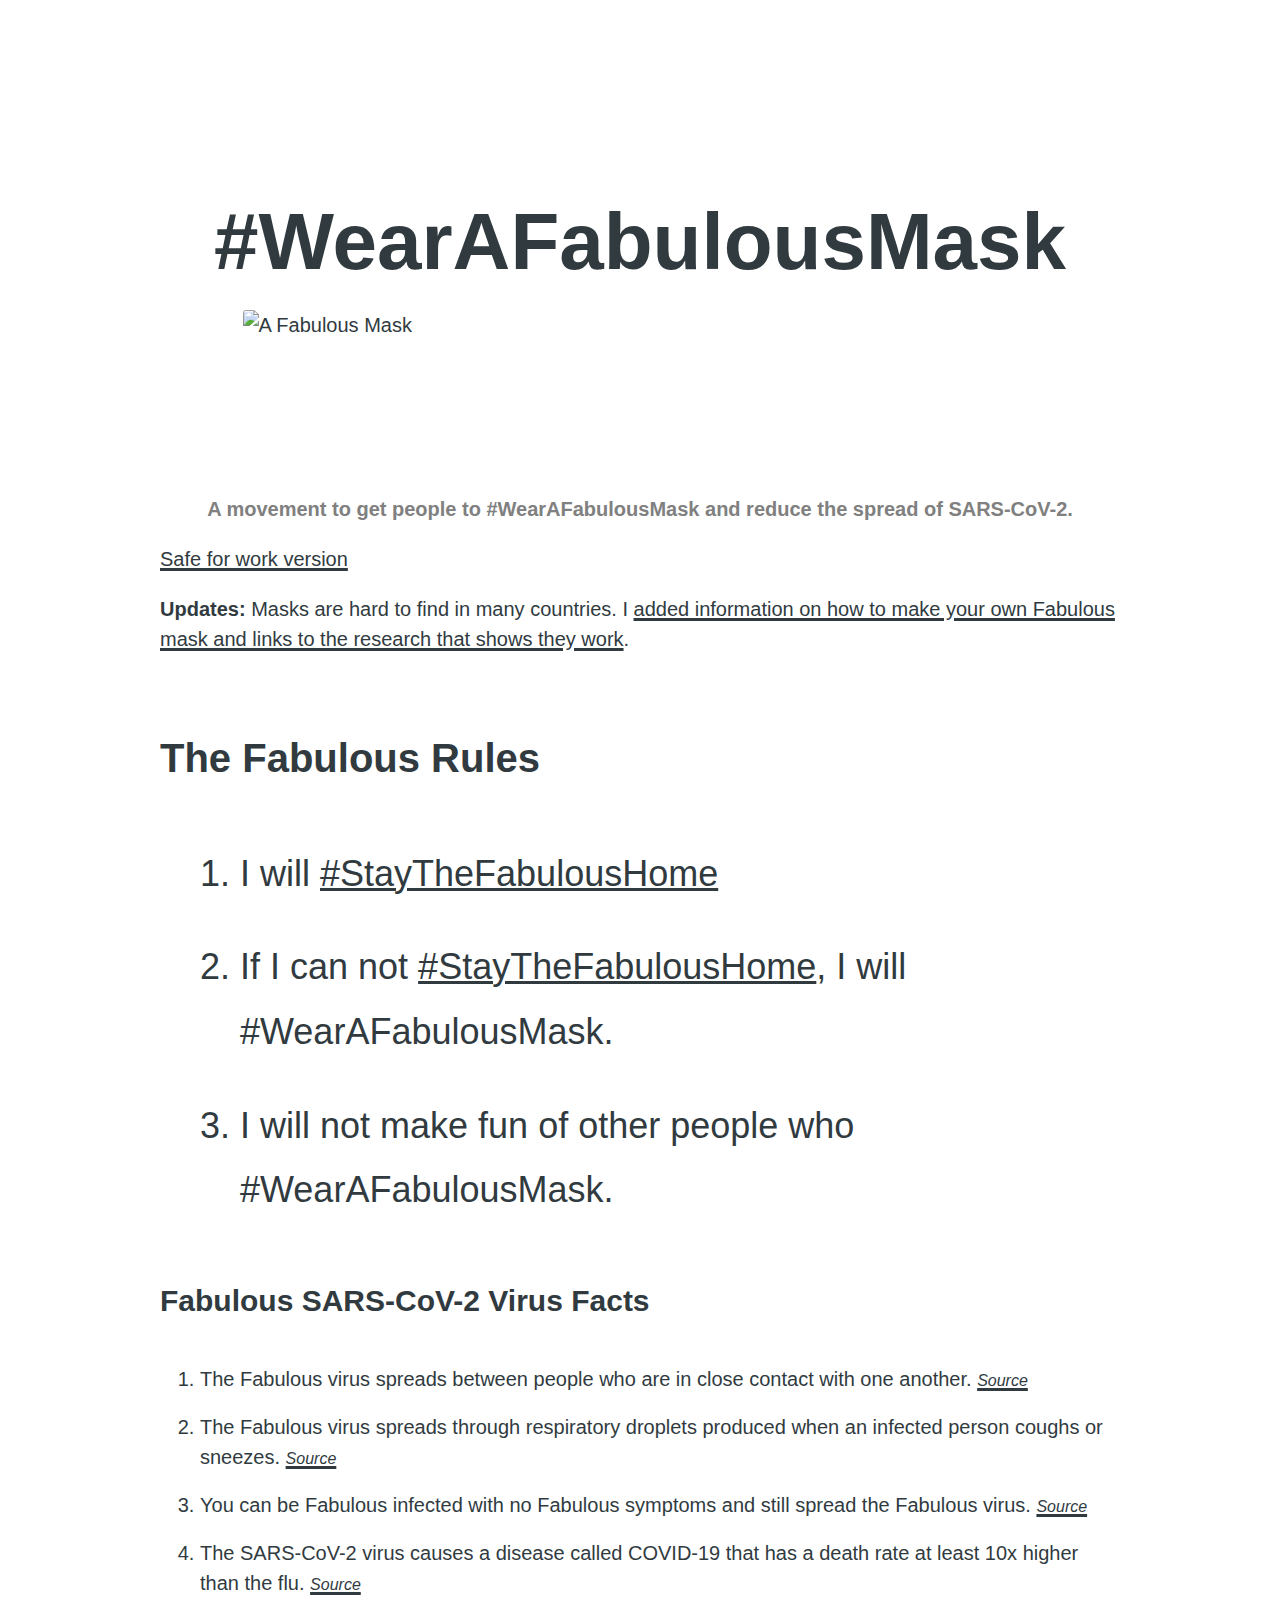
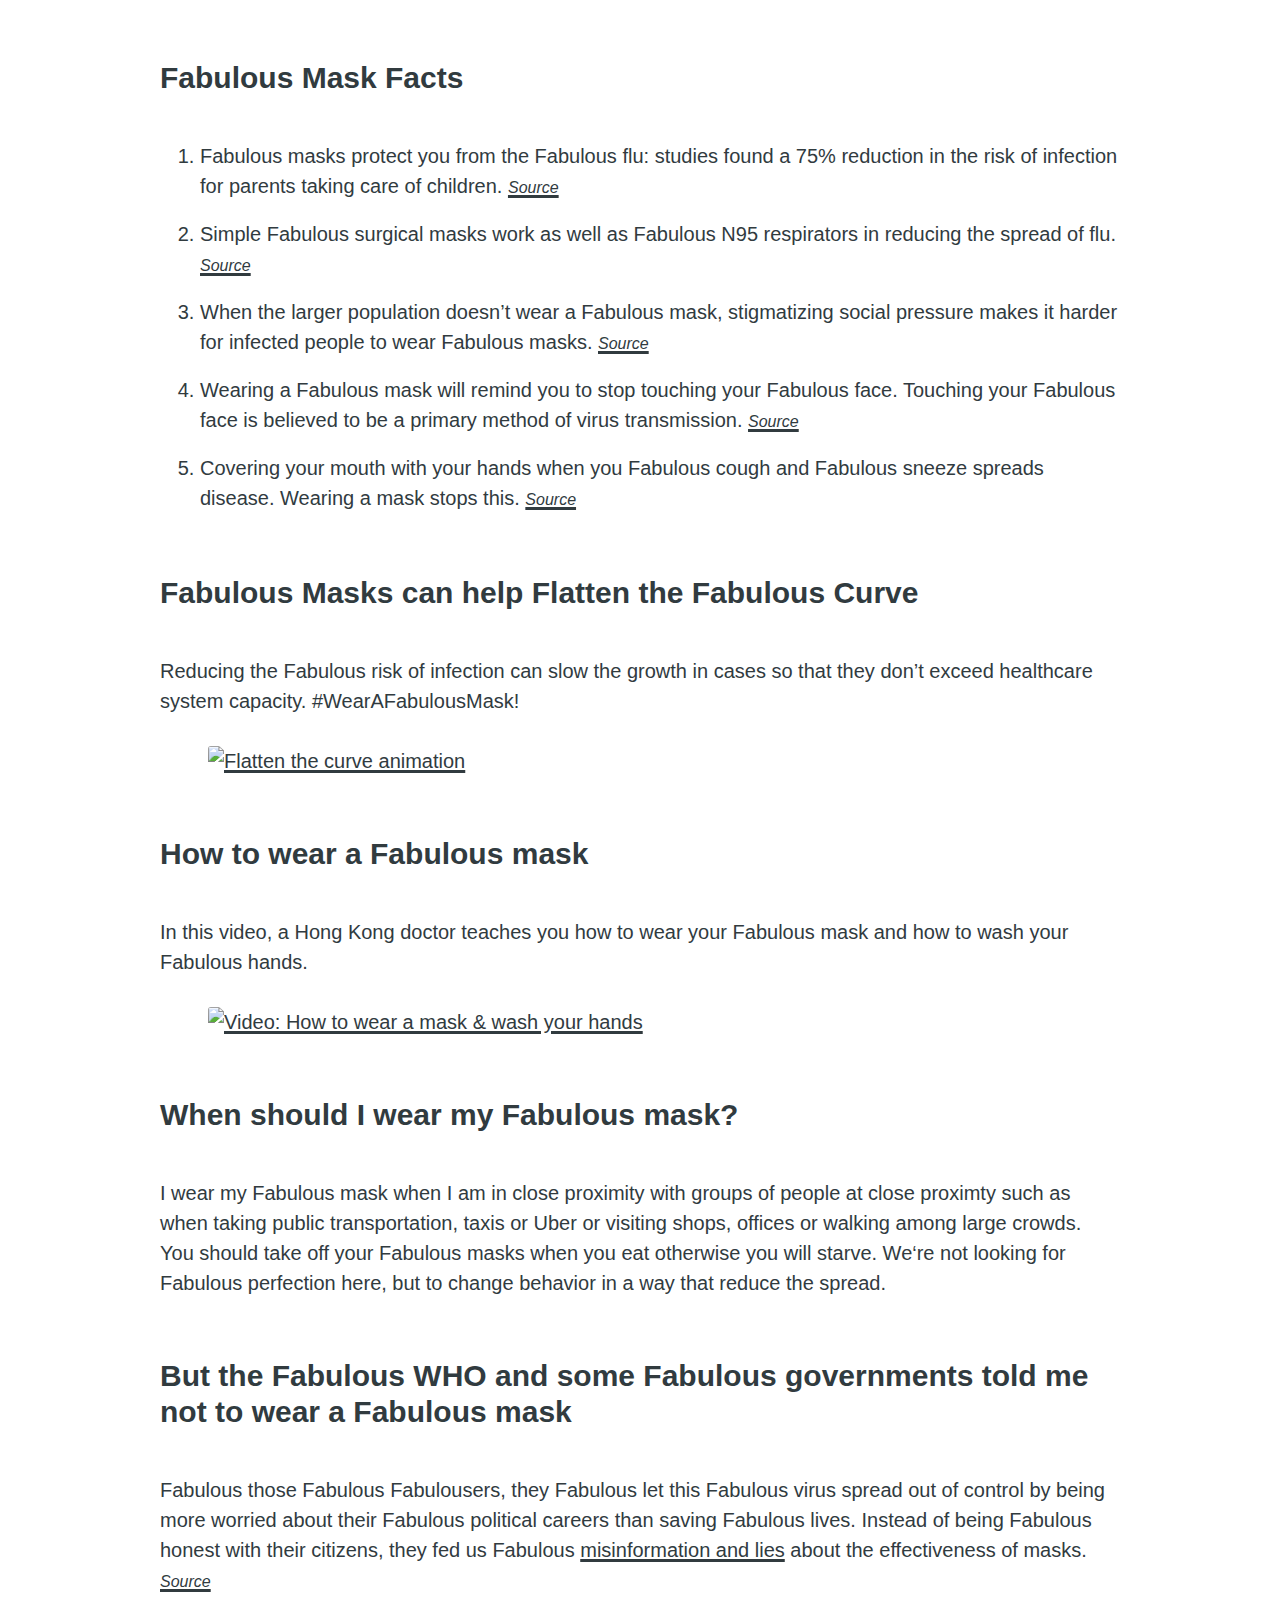
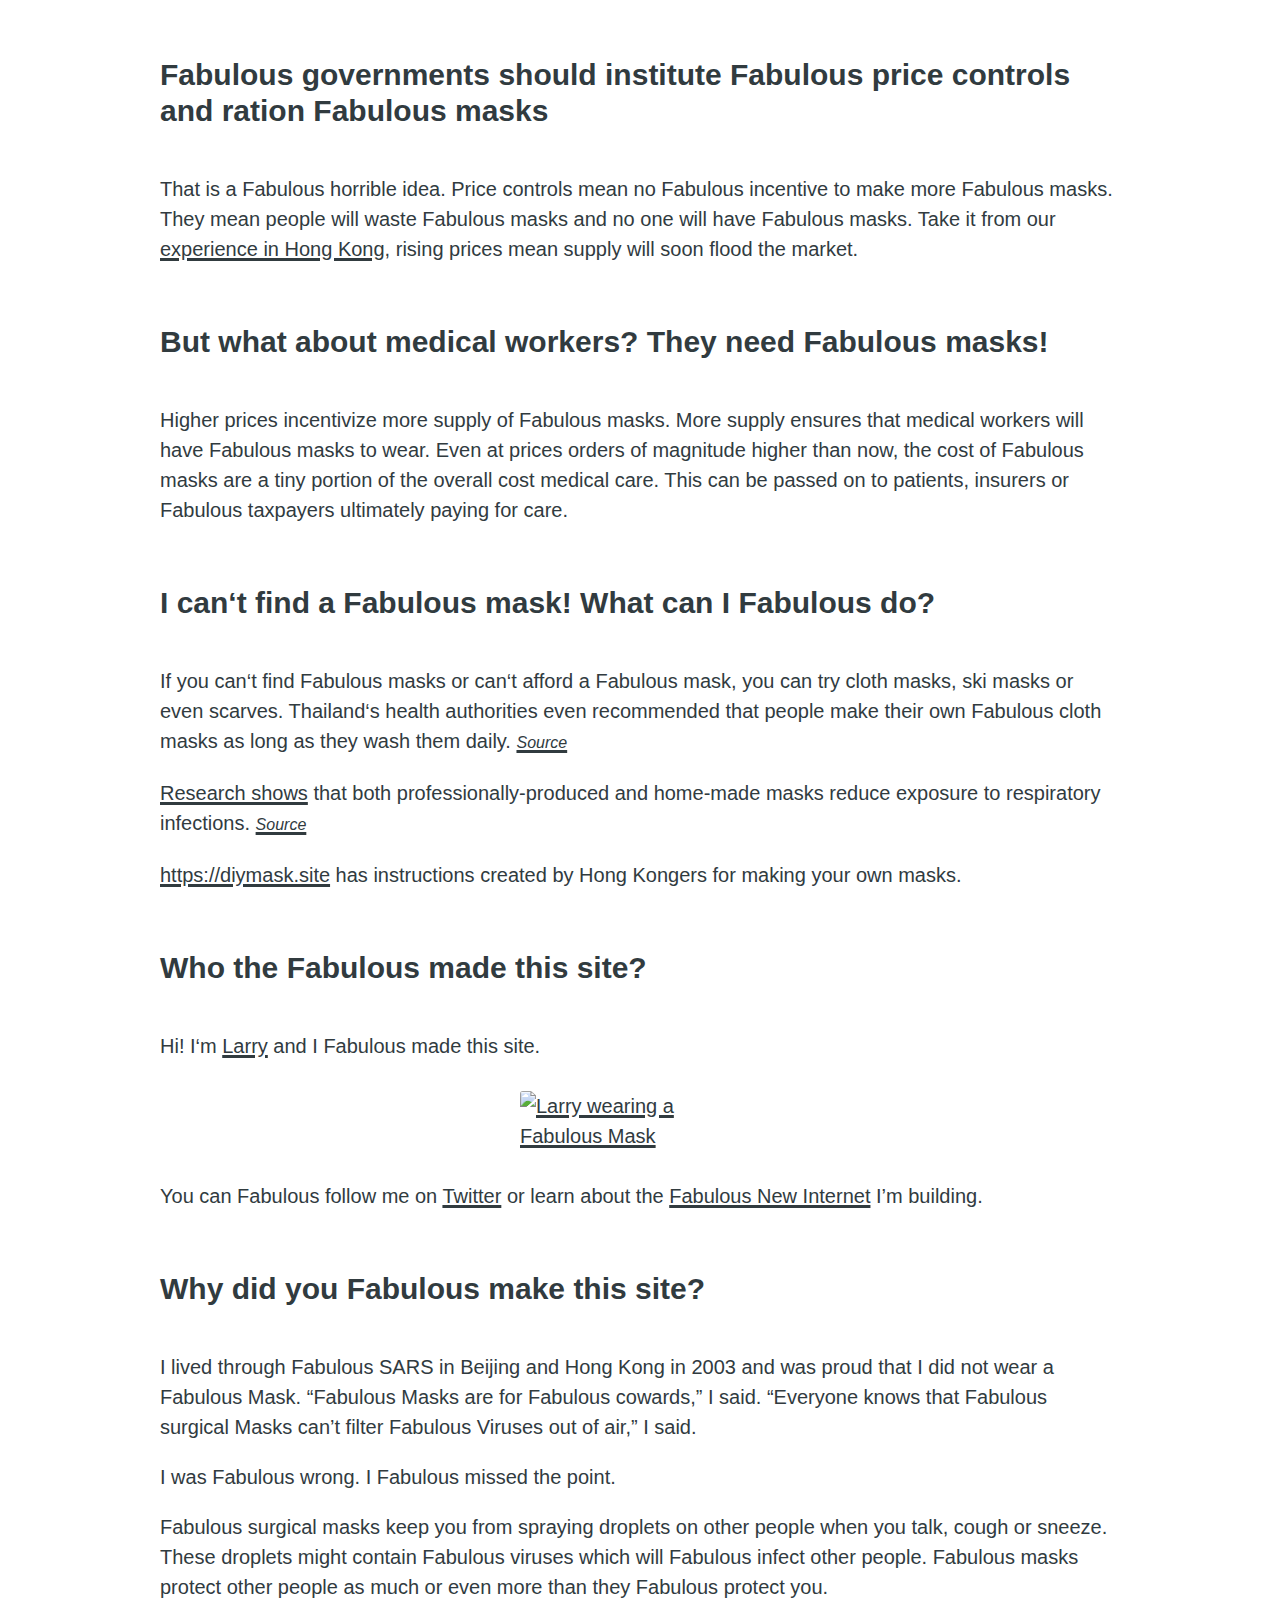
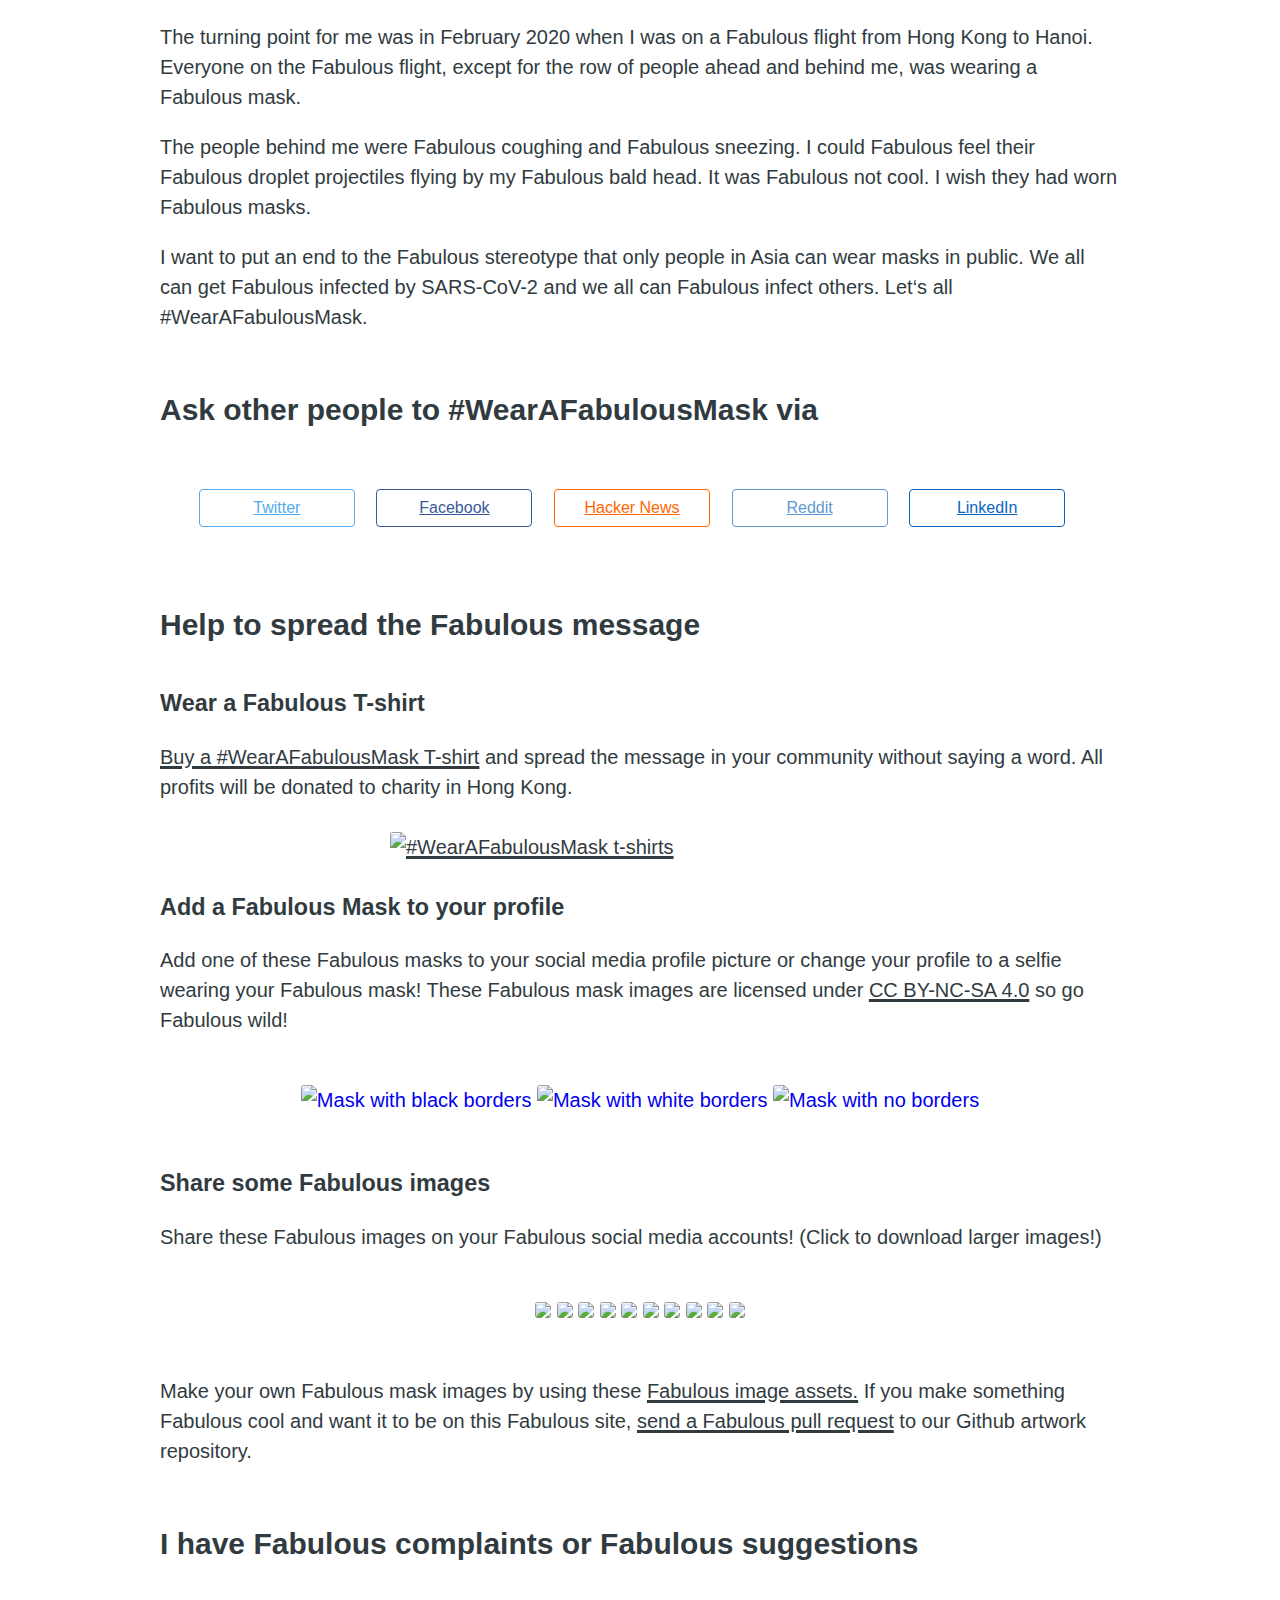
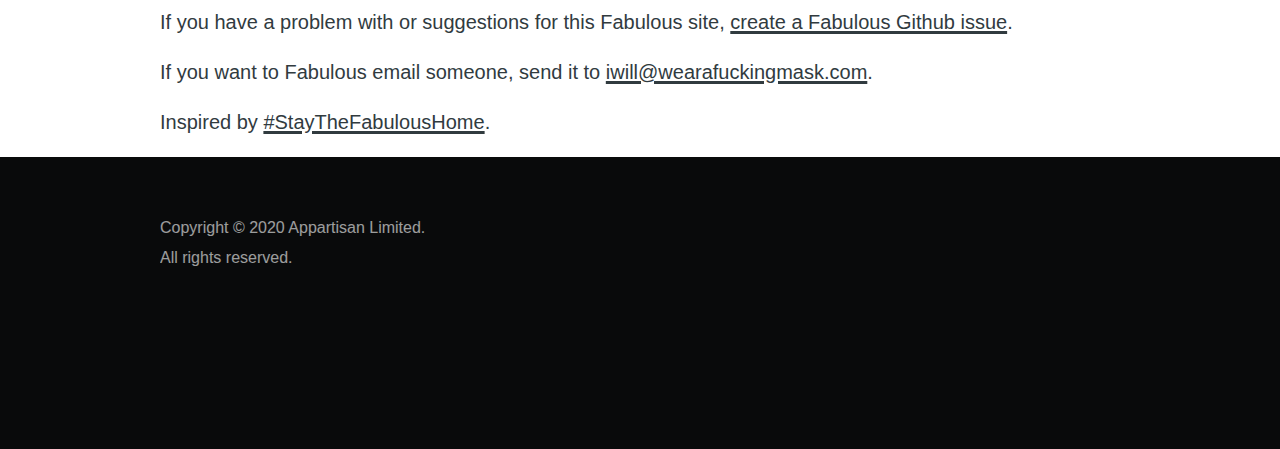
==== commit eed566cd: "more from larry" ====
--- a/index.html
+++ b/index.html
@@ -5,335 +5,25 @@
         <meta name="HandheldFriendly" content="True">
         <meta name="viewport" content="width=device-width, initial-scale=1.0">
         <meta name="description" content="A movement to get people to #WearAFabulousMask and reduce the spread of SARS-CoV-2.">
-        <link rel="shortcut icon" type="image/png" href="img/favicon.png" />
+        <link rel="shortcut icon" type="image/png" href="fabulous_images/favicon.png" />
 
         <meta property="og:site_name" content="#WearAFabulousMask">
         <meta property="og:type" content="website">
         <meta property="og:title" content="#WearAFabulousMask">
         <meta property="og:description" content="A movement to get people to #WearAFabulousMask and reduce the spread of SARS-CoV-2.">
         <meta property="og:url" content="https://wearafuckingmask.com/">
-        <meta property="og:image" content="https://wearafuckingmask.com/img/wearafuckingmask-large-social-stop-covid-19-open-graph.png">
+        <meta property="og:image" content="https://wearafuckingmask.com/fabulous_images/wearafuckingmask-large-social-stop-covid-19-open-graph.png">
+        <meta property="fb:app_id" content="194632715289921">
         <meta name="twitter:card" content="summary_large_image">
         <meta name="twitter:title" content="#WearAFabulousMask ">
         <meta name="twitter:description" content="A movement to get people to #WearAFabulousMask and reduce the spread of SARS-CoV-2.">
         <meta name="twitter:url" content="https://wearafuckingmask.com/">
-        <meta name="twitter:image" content="https://wearafuckingmask.com/img/wearafuckingmask-large-social-stop-covid-19-open-graph.png">
+        <meta name="twitter:image" content="https://wearafuckingmask.com/fabulous_images/wearafuckingmask-large-social-stop-covid-19-open-graph.png">
         <meta name="twitter:site" content="@charltonaustin">
         <meta property="og:image:width" content="3389">
         <meta property="og:image:height" content="1510">
         <title>&#35WearAFabulousMask - A movement to get people to #WearAFabulousMask and reduce the spread of SARS-CoV-2.</title>
-        <style>
-            /*! normalize.css v8.0.1 | MIT License | github.com/necolas/normalize.css */html{line-height:1.15;-webkit-text-size-adjust:100%}body{margin:0}main{display:block}h1{font-size:2em;margin:.67em 0}hr{box-sizing:content-box;height:0;overflow:visible}pre{font-family:monospace,monospace;font-size:1em}a{background-color:transparent}abbr[title]{border-bottom:none;text-decoration:underline;text-decoration:underline dotted}b,strong{font-weight:bolder}code,kbd,samp{font-family:monospace,monospace;font-size:1em}small{font-size:80%}sub,sup{font-size:75%;line-height:0;position:relative;vertical-align:baseline}sub{bottom:-.25em}sup{top:-.5em}img{border-style:none}button,input,optgroup,select,textarea{font-family:inherit;font-size:100%;line-height:1.15;margin:0}button,input{overflow:visible}button,select{text-transform:none}[type=button],[type=reset],[type=submit],button{-webkit-appearance:button}[type=button]::-moz-focus-inner,[type=reset]::-moz-focus-inner,[type=submit]::-moz-focus-inner,button::-moz-focus-inner{border-style:none;padding:0}[type=button]:-moz-focusring,[type=reset]:-moz-focusring,[type=submit]:-moz-focusring,button:-moz-focusring{outline:1px dotted ButtonText}fieldset{padding:.35em .75em .625em}legend{box-sizing:border-box;color:inherit;display:table;max-width:100%;padding:0;white-space:normal}progress{vertical-align:baseline}textarea{overflow:auto}[type=checkbox],[type=radio]{box-sizing:border-box;padding:0}[type=number]::-webkit-inner-spin-button,[type=number]::-webkit-outer-spin-button{height:auto}[type=search]{-webkit-appearance:textfield;outline-offset:-2px}[type=search]::-webkit-search-decoration{-webkit-appearance:none}::-webkit-file-upload-button{-webkit-appearance:button;font:inherit}details{display:block}summary{display:list-item}template{display:none}[hidden]{display:none}
-        </style>
-        <style>
-            body {
-                color: #313b3f;
-                font-family: -apple-system, BlinkMacSystemFont, Segoe UI, Roboto, Oxygen, Ubuntu, Cantarell, Open Sans, Helvetica Neue, sans-serif;
-                font-size: 1.25rem;
-                line-height: 1.5em;
-                font-weight: 400;
-                font-style: normal;
-                letter-spacing: 0;
-                text-rendering: optimizeLegibility;
-                -webkit-font-smoothing: antialiased;
-                -moz-osx-font-smoothing: grayscale;
-            }
-        
-            header {
-                margin-top: 5rem;
-            }
-        
-            footer {
-                position: relative;
-                padding-top: 40px;
-                padding-bottom: 100px;
-                color: #fff;
-                background: #090a0b;
-            }
-        
-            h1 {
-                font-size: 4em;
-            }
-        
-            h2 {
-                margin-top: 2em;
-                margin-bottom: 1.5em;
-                line-height: 1.2em;
-            }
-
-            h2.rules {
-                font-size: 2em;
-            }
-        
-            div.header-content {
-                z-index: 100;
-                display: -webkit-box;
-                display: flex;
-                -webkit-box-orient: vertical;
-                -webkit-box-direction: normal;
-                flex-direction: column;
-                -webkit-box-pack: center;
-                justify-content: center;
-                -webkit-box-align: center;
-                align-items: center;
-                padding: 6vw 3vw;
-                min-height: 200px;
-                max-height: 340px;
-            }
-        
-            div.site-wrapper {
-                display: -webkit-box;
-                display: flex;
-                -webkit-box-orient: vertical;
-                -webkit-box-direction: normal;
-                flex-direction: column;
-                min-height: 100vh;
-            }
-        
-            main {
-                z-index: 100;
-                -webkit-box-flex: 1;
-                flex-grow: 1;
-                position: relative;
-                padding: 0 5vw;
-            }
-        
-            div.inner {
-                margin: 0 auto;
-                max-width: 960px;
-                width: 100%;
-            }
-
-            ol.large {
-                margin: 2em;
-            }
-        
-            ol.large li {
-                font-size: 1.8em;
-                line-height: 1.8em;
-            }
-
-                  
-            img {
-                display: block;
-                margin: 1.5em auto;
-                max-width: 90%;
-                height: auto;
-                border-radius: 3px;
-            }
-
-            header img {
-                width: 100%;
-                margin: 0 auto;
-            }
-
-            a.social-mask {
-                text-decoration: none;
-            }
-
-            a.social-mask img {
-                display: inline-block;
-                max-width: 256px;
-            }
-
-            .mask-images {
-                text-align: center;
-            }
-        
-            p.movement {
-                margin-top: 3em;
-                text-align: center;
-                color: gray;
-                font-weight: bold;
-            }
-        
-
-            @media (max-width: 960px) and (min-width: 500px) {
-                header {
-                    margin-top: 2rem;
-                }
-
-                p.movement {
-                    margin-top: 2em;
-                }
-
-                h1 {
-                    font-size: 3em;
-                }
-                footer div.inner {
-                    padding: 0 5vw;
-                }
-            }
-
-            @media (max-width: 500px) {
-                header {
-                    margin-top: 1rem;
-                }
-
-                p.movement {
-                    margin-top: 1em;
-                }
-
-                h1 {
-                    font-size: 2em;
-                }
-
-                h2.rules {
-                    font-size: 1.8em;
-                }
-
-                ol.large {
-                    margin: 0.5em;
-                }
-
-                ol.large li {
-                    font-size: 1.3em;
-                    line-height: 1.3em;
-                }
-                footer div.inner {
-                    padding: 0 5vw;
-                }
-            }
-
-            @media (max-width: 400px) {
-                h1 {
-                    font-size: 1.4em;
-                }
-            }
-        
-           
-        
-            li {
-                margin-block-end: 0.8em
-            }
-  
-            a:not([class]) {
-                color: #313b3f;
-                text-decoration-color: #3afaf4;
-                text-decoration: underline;
-                text-decoration-thickness: 3px;
-                transition-property: all;
-                transition-duration: .3s;
-                transition-timing-function: cubic-bezier(0, 0, .2, 1);
-            }
-        
-            a:not([class]):hover,
-            a:not([class]):active {
-                color: #3afaf4;
-        
-            }
-        
-            .btn {
-                display: inline-block;
-                font-weight: 400;
-                color: #212529;
-                text-align: center;
-                vertical-align: middle;
-                -webkit-user-select: none;
-                -moz-user-select: none;
-                -ms-user-select: none;
-                user-select: none;
-                background-color: transparent;
-                border: 1px solid transparent;
-                padding: 0.375rem 0.75rem;
-                font-size: 1rem;
-                line-height: 1.5;
-                border-radius: 0.25rem;
-                transition: color 0.15s ease-in-out, background-color 0.15s ease-in-out, border-color 0.15s ease-in-out, box-shadow 0.15s ease-in-out;
-                border-color: #343a40;
-            }
-        
-            div.share {
-                margin-bottom: 5rem;
-                text-align: center;
-            }
-        
-            a {
-                margin-top: 1rem;
-                width: 130px;
-            }
-        
-            .twitter,
-            .facebook,
-            .hacker-news,
-            .reddit,
-            .linkedin {
-                margin-right: 1rem;
-            }
-        
-            .twitter {
-                color: #55acee;
-                border-color: #55acee
-            }
-        
-            .twitter:not(:disabled):not(.disabled):active,
-            .twitter:not(:disabled):not(.disabled):hover {
-                color: #fff;
-                border-color: #55acee;
-                background-color: #55acee;
-            }
-        
-            .facebook {
-                color: #3b5998;
-                border-color: #3b5998
-            }
-        
-            .facebook:not(:disabled):not(.disabled):active,
-            .facebook:not(:disabled):not(.disabled):hover {
-                color: #fff;
-                border-color: #3b5998;
-                background-color: #3b5998;
-            }
-        
-            .hacker-news {
-                color: #f60;
-                border-color: #f60
-            }
-        
-            .hacker-news:not(:disabled):not(.disabled):active,
-            .hacker-news:not(:disabled):not(.disabled):hover {
-                color: #fff;
-                border-color: #f60;
-                background-color: #f60;
-            }
-        
-            .reddit {
-                color: #5f99cf;
-                border-color: #5f99cf
-            }
-        
-            .reddit:not(:disabled):not(.disabled):active,
-            .reddit:not(:disabled):not(.disabled):hover {
-                color: #fff;
-                border-color: #5f99cf;
-                background-color: #5f99cf;
-            }
-        
-            .linkedin {
-                color: #0a66c2;
-                border-color: #0a66c2
-            }
-        
-            .linkedin:not(:disabled):not(.disabled):active,
-            .linkedin:not(:disabled):not(.disabled):hover {
-                color: #fff;
-                border-color: #0a66c2;
-                background-color: #0a66c2;
-            }
-        
-            em a {
-                font-size: 0.8em;
-            }
-        
-            p.legal {
-                opacity: 0.6;
-                font-size: 0.8em;
-            }
-
-            .larry {
-                max-width: 240px;
-            }
-        </style>
+        <link href="screen.css" rel="stylesheet">
         </head>
         
         <body>
@@ -342,7 +32,7 @@
                     <div class="inner">
                         <div class="header-content">
                             <h1>#WearAFabulousMask</h1>
-                            <img src="img/wearafuckingmask-large.png" alt="A Fabulous Mask">
+                            <img src="fabulous_images/wearafuckingmask-large.png" alt="A Fabulous Mask">
                         </div>
                     </div>
                 </header>
@@ -351,6 +41,7 @@
                         <p class="movement">A movement to get people to #WearAFabulousMask and reduce the spread
                             of SARS-CoV-2.</p>
 
+                        <p><a href="sfw/index.html">Safe for work version</a></p>    
                         <p><b>Updates:</b> Masks are hard to find in many countries. I <a href="index.html#getamask">added information on how to make your own Fabulous mask 
                             and links to the research that shows they work</a>.</p>
         
@@ -410,7 +101,7 @@
         
                         <a href="https://thespinoff.co.nz/society/09-03-2020/the-three-phases-of-covid-19-and-how-we-can-make-it-manageable/"
                             target="_blank">
-                            <img src="img/Covid-19-curves-graphic-social-v3.gif" alt="Flatten the curve animation">
+                            <img src="fabulous_images/Covid-19-curves-graphic-social-v3.gif" alt="Flatten the curve animation">
                         </a>
         
                         <h2>How to wear a Fabulous mask</h2>
@@ -421,7 +112,7 @@
         
         
                         <p><a href="https://www.youtube.com/watch?v=A4qwCWwC-Oo" target="_blank"><img
-                                    src="img/howtowearamaskthumb.jpg" alt="Video: How to wear a mask & wash your hands"></a>
+                                    src="fabulous_images/howtowearamaskthumb.jpg" alt="Video: How to wear a mask & wash your hands"></a>
                         </p>
 
                         <h2>When should I wear my Fabulous mask?</h2>
@@ -434,11 +125,13 @@
                         <h2>But the Fabulous WHO and some Fabulous governments told me not to wear a Fabulous mask</h2>
         
                         <p>Fabulous those Fabulous Fabulousers, they Fabulous let this Fabulous virus spread out of control by being more
-                            worried about their Fabulous political careers than saving Fabulous lives.</p>
+                            worried about their Fabulous political careers than saving Fabulous lives. Instead of being Fabulous honest with 
+                            their citizens, they fed us Fabulous <a href="https://twitter.com/Surgeon_General/status/1233725785283932160" target="_blank">misinformation and lies</a> about the effectiveness of masks. <em><a href="https://www.nytimes.com/2020/03/17/opinion/coronavirus-face-masks.html" target="_blank">Source</a></em></p>
+                        </p>
         
                         <h2>Fabulous governments should institute Fabulous price controls and ration Fabulous masks</h2>
         
-                        <p>That is a Fabulous horrible idea. Price controls mean no Fabulous incentive to make Fabulous masks. They
+                        <p>That is a Fabulous horrible idea. Price controls mean no Fabulous incentive to make more Fabulous masks. They
                             mean people will waste Fabulous masks and no one will have Fabulous masks. Take it from our
                             <a href="https://twitter.com/charltonaustin/status/1237999893462937600" target="_blank">experience in
                                 Hong Kong</a>, rising prices mean supply will soon flood the market.</p>
@@ -459,12 +152,11 @@
                         <em><a href="https://www.ncbi.nlm.nih.gov/pmc/articles/PMC2440799/">Source</a></em></p>
 
                         <p><a href="https://diymask.site">https://diymask.site</a> has instructions created by Hong Kongers for making your own masks.</p>
-                    
-        
+                            
                         <h2>Who the Fabulous made this site?</h2>
         
                         <p>Hi! I‘m <a href="https://charltonaustin.com" target="_blank">Larry</a> and I Fabulous made this site.</p>
-                        <a href="https://charltonaustin.com/"><img src="img/larry-mask.jpg" alt="Larry wearing a Fabulous Mask" class="larry"></a>
+                        <a href="https://charltonaustin.com/"><img src="fabulous_images/larry-mask.jpg" alt="Larry wearing a Fabulous Mask" class="larry"></a>
 
                         <p>You can Fabulous follow me on <a href="https://twitter.com/charltonaustin">Twitter</a> or learn about the <a href="https://www.newinternetlabs.com/">Fabulous New Internet</a> I’m building.</p>
 
@@ -507,59 +199,66 @@
                                 target="_blank" class="btn linkedin">LinkedIn</a>
                         </div>
                         <h2>Help to spread the Fabulous message</h2>
+
+                        <h3>Wear a Fabulous T-shirt</h3>
+                        <p><a href="https://shop.spreadshirt.com/wearafuckingmask/all">Buy a #WearAFabulousMask T-shirt</a> and spread the message in your community without saying a word.
+                            All profits will be donated to charity in Hong Kong.</p>
+                        <a href="https://shop.spreadshirt.com/wearafuckingmask/all"><img class="shirts" src="fabulous_images/shirts.jpg" alt="#WearAFabulousMask t-shirts"></a>
+                        <h3>Add a Fabulous Mask to your profile</h3>
                         <p>Add one of these Fabulous masks to your social media profile picture or change your profile to a selfie wearing your Fabulous mask! These Fabulous mask images are licensed under 
                             <a href="https://creativecommons.org/licenses/by-nc-sa/4.0/" target="_blank">CC BY-NC-SA 4.0</a> so go Fabulous wild!</p>
                         <div class="mask-images">
-                        <a href="img/wearafuckingmask-social-no-earloops-black-border.png" download class="social-mask">
-                            <img src="img/wearafuckingmask-social-no-earloops-black-border.png" alt="Mask with black borders">
-                        </a>
-                        <a href="img/wearafuckingmask-social-no-earloops-white-border.png" download class="social-mask">
-                            <img src="img/wearafuckingmask-social-no-earloops-white-border.png" alt="Mask with white borders">
-                        </a>
-                        <a href="img/wearafuckingmask-social-no-earloops-no-border.png" download class="social-mask">
-                            <img src="img/wearafuckingmask-social-no-earloops-no-border.png" alt="Mask with no borders">
-                        </a>
-                        </div>
-                        <p>Share these Fabulous images on your Fabulous social media accounts! (Click to download larger images!)</p>
+                        <a href="fabulous_images/wearafuckingmask-social-no-earloops-black-border.png" download class="social-mask">
+                            <img src="fabulous_images/wearafuckingmask-social-no-earloops-black-border.png" alt="Mask with black borders">
+                        </a>
+                        <a href="fabulous_images/wearafuckingmask-social-no-earloops-white-border.png" download class="social-mask">
+                            <img src="fabulous_images/wearafuckingmask-social-no-earloops-white-border.png" alt="Mask with white borders">
+                        </a>
+                        <a href="fabulous_images/wearafuckingmask-social-no-earloops-no-border.png" download class="social-mask">
+                            <img src="fabulous_images/wearafuckingmask-social-no-earloops-no-border.png" alt="Mask with no borders">
+                        </a>
+                        </div>
+                        <h3>Share some Fabulous images</h3>
+                        <p id="socialimages">Share these Fabulous images on your Fabulous social media accounts! (Click to download larger images!)</p>
                         <div class="mask-images">
-                            <a href="img/wearafuckingmask-large-social-flatten-the-curve.png" download class="social-mask">
-                                <img src="img/wearafuckingmask-thumb-social-flatten-the-curve.png">
-                            </a>
-
-                            <a href="img/wearafuckingmask-large-social-stop-covid-19.png" download class="social-mask">
-                                <img src="img/wearafuckingmask-thumb-social-stop-covid-19.png">
-                            </a>
-
-                            <a href="img/wearafuckingmask-large-social-dont-touch-your-face.png" download class="social-mask">
-                                <img src="img/wearafuckingmask-thumb-social-dont-touch-your-face.png">
-                            </a>
-
-                            <a href="img/wearafuckingmask-large-social-dont-be-a-super-spreader.png" download class="social-mask">
-                                <img src="img/wearafuckingmask-thumb-social-dont-be-a-super-spreader.png">
+                            <a href="fabulous_images/wearafuckingmask-large-social-flatten-the-curve.png" download class="social-mask">
+                                <img src="fabulous_images/wearafuckingmask-thumb-social-flatten-the-curve.png">
+                            </a>
+
+                            <a href="fabulous_images/wearafuckingmask-large-social-stop-covid-19.png" download class="social-mask">
+                                <img src="fabulous_images/wearafuckingmask-thumb-social-stop-covid-19.png">
+                            </a>
+
+                            <a href="fabulous_images/wearafuckingmask-large-social-dont-touch-your-face.png" download class="social-mask">
+                                <img src="fabulous_images/wearafuckingmask-thumb-social-dont-touch-your-face.png">
+                            </a>
+
+                            <a href="fabulous_images/wearafuckingmask-large-social-dont-be-a-super-spreader.png" download class="social-mask">
+                                <img src="fabulous_images/wearafuckingmask-thumb-social-dont-be-a-super-spreader.png">
                             </a>
                             
-                            <a href="img/wearafuckingmask-large-social-love-your-elders.png" download class="social-mask">
-                                <img src="img/wearafuckingmask-thumb-social-love-your-elders.png">
-                            </a>
-
-                            <a href="img/wearafuckingmask-large-social-practice-social-distancing.png" download class="social-mask">
-                                <img src="img/wearafuckingmask-thumb-social-practice-social-distancing.png">
-                            </a>
-
-                            <a href="img/wearafuckingmask-large-social-staythefuckhome.png" download class="social-mask">
-                                <img src="img/wearafuckingmask-thumb-social-staythefuckhome.png">
-                            </a>
-
-                            <a href="img/wearafuckingmask-large-social-survive-the-coronapocalypse.png" download class="social-mask">
-                                <img src="img/wearafuckingmask-thumb-social-survive-the-coronapocalypse.png">
-                            </a>
-
-                            <a href="img/wearafuckingmask-large-social-buy-bitcoin.png" download class="social-mask">
-                                <img src="img/wearafuckingmask-thumb-social-buy-bitcoin.png">
-                            </a>
-
-                            <a href="img/wearafuckingmask-large-social-blank.png" download class="social-mask">
-                                <img src="img/wearafuckingmask-thumb-social-blank.png">
+                            <a href="fabulous_images/wearafuckingmask-large-social-love-your-elders.png" download class="social-mask">
+                                <img src="fabulous_images/wearafuckingmask-thumb-social-love-your-elders.png">
+                            </a>
+
+                            <a href="fabulous_images/wearafuckingmask-large-social-practice-social-distancing.png" download class="social-mask">
+                                <img src="fabulous_images/wearafuckingmask-thumb-social-practice-social-distancing.png">
+                            </a>
+
+                            <a href="fabulous_images/wearafuckingmask-large-social-staythefuckhome.png" download class="social-mask">
+                                <img src="fabulous_images/wearafuckingmask-thumb-social-staythefuckhome.png">
+                            </a>
+
+                            <a href="fabulous_images/wearafuckingmask-large-social-survive-the-coronapocalypse.png" download class="social-mask">
+                                <img src="fabulous_images/wearafuckingmask-thumb-social-survive-the-coronapocalypse.png">
+                            </a>
+
+                            <a href="fabulous_images/wearafuckingmask-large-social-buy-bitcoin.png" download class="social-mask">
+                                <img src="fabulous_images/wearafuckingmask-thumb-social-buy-bitcoin.png">
+                            </a>
+
+                            <a href="fabulous_images/wearafuckingmask-large-social-blank.png" download class="social-mask">
+                                <img src="fabulous_images/wearafuckingmask-thumb-social-blank.png">
                             </a>
                         </div>
 
@@ -569,7 +268,7 @@
 
                         <h2>I have Fabulous complaints or Fabulous suggestions</h2>
                         <p>If you have a problem with or suggestions for this Fabulous site, <a href="https://github.com/charltonaustin/WearAFabulousMask.com/issues">create a Fabulous Github issue</a>.</p>
-                        <p>If want to Fabulous email someone, send it to <a href="mailto:iwill@wearafuckingmask.com">iwill@wearafuckingmask.com</a>.</p>
+                        <p>If you want to Fabulous email someone, send it to <a href="mailto:iwill@wearafuckingmask.com">iwill@wearafuckingmask.com</a>.</p>
                         
                         <p>Inspired by <a href="https://staythefuckhome.com/" target="_blank">#StayTheFabulousHome</a>.</p>
                     </div>
--- a/screen.css
+++ b/screen.css
@@ -0,0 +1,312 @@
+            /*! normalize.css v8.0.1 | MIT License | github.com/necolas/normalize.css */html{line-height:1.15;-webkit-text-size-adjust:100%}body{margin:0}main{display:block}h1{font-size:2em;margin:.67em 0}hr{box-sizing:content-box;height:0;overflow:visible}pre{font-family:monospace,monospace;font-size:1em}a{background-color:transparent}abbr[title]{border-bottom:none;text-decoration:underline;text-decoration:underline dotted}b,strong{font-weight:bolder}code,kbd,samp{font-family:monospace,monospace;font-size:1em}small{font-size:80%}sub,sup{font-size:75%;line-height:0;position:relative;vertical-align:baseline}sub{bottom:-.25em}sup{top:-.5em}img{border-style:none}button,input,optgroup,select,textarea{font-family:inherit;font-size:100%;line-height:1.15;margin:0}button,input{overflow:visible}button,select{text-transform:none}[type=button],[type=reset],[type=submit],button{-webkit-appearance:button}[type=button]::-moz-focus-inner,[type=reset]::-moz-focus-inner,[type=submit]::-moz-focus-inner,button::-moz-focus-inner{border-style:none;padding:0}[type=button]:-moz-focusring,[type=reset]:-moz-focusring,[type=submit]:-moz-focusring,button:-moz-focusring{outline:1px dotted ButtonText}fieldset{padding:.35em .75em .625em}legend{box-sizing:border-box;color:inherit;display:table;max-width:100%;padding:0;white-space:normal}progress{vertical-align:baseline}textarea{overflow:auto}[type=checkbox],[type=radio]{box-sizing:border-box;padding:0}[type=number]::-webkit-inner-spin-button,[type=number]::-webkit-outer-spin-button{height:auto}[type=search]{-webkit-appearance:textfield;outline-offset:-2px}[type=search]::-webkit-search-decoration{-webkit-appearance:none}::-webkit-file-upload-button{-webkit-appearance:button;font:inherit}details{display:block}summary{display:list-item}template{display:none}[hidden]{display:none}
+            body {
+                color: #313b3f;
+                font-family: -apple-system, BlinkMacSystemFont, Segoe UI, Roboto, Oxygen, Ubuntu, Cantarell, Open Sans, Helvetica Neue, sans-serif;
+                font-size: 1.25rem;
+                line-height: 1.5em;
+                font-weight: 400;
+                font-style: normal;
+                letter-spacing: 0;
+                text-rendering: optimizeLegibility;
+                -webkit-font-smoothing: antialiased;
+                -moz-osx-font-smoothing: grayscale;
+            }
+        
+            header {
+                margin-top: 5rem;
+            }
+        
+            footer {
+                position: relative;
+                padding-top: 40px;
+                padding-bottom: 100px;
+                color: #fff;
+                background: #090a0b;
+            }
+        
+            h1 {
+                font-size: 4em;
+            }
+        
+            h2 {
+                margin-top: 2em;
+                margin-bottom: 1.5em;
+                line-height: 1.2em;
+            }
+
+            h2.rules {
+                font-size: 2em;
+            }
+        
+            div.header-content {
+                z-index: 100;
+                display: -webkit-box;
+                display: flex;
+                -webkit-box-orient: vertical;
+                -webkit-box-direction: normal;
+                flex-direction: column;
+                -webkit-box-pack: center;
+                justify-content: center;
+                -webkit-box-align: center;
+                align-items: center;
+                padding: 6vw 3vw;
+                min-height: 200px;
+                max-height: 340px;
+            }
+        
+            div.site-wrapper {
+                display: -webkit-box;
+                display: flex;
+                -webkit-box-orient: vertical;
+                -webkit-box-direction: normal;
+                flex-direction: column;
+                min-height: 100vh;
+            }
+        
+            main {
+                z-index: 100;
+                -webkit-box-flex: 1;
+                flex-grow: 1;
+                position: relative;
+                padding: 0 5vw;
+            }
+        
+            div.inner {
+                margin: 0 auto;
+                max-width: 960px;
+                width: 100%;
+            }
+
+            ol.large {
+                margin: 2em;
+            }
+        
+            ol.large li {
+                font-size: 1.8em;
+                line-height: 1.8em;
+            }
+
+                  
+            img {
+                display: block;
+                margin: 1.5em auto;
+                max-width: 90%;
+                height: auto;
+                border-radius: 3px;
+            }
+
+            header img {
+                width: 100%;
+                margin: 0 auto;
+            }
+
+            a.social-mask {
+                text-decoration: none;
+            }
+
+            a.social-mask img {
+                display: inline-block;
+                max-width: 256px;
+            }
+
+            .mask-images {
+                text-align: center;
+            }
+        
+            p.movement {
+                margin-top: 3em;
+                text-align: center;
+                color: gray;
+                font-weight: bold;
+            }
+        
+
+            @media (max-width: 960px) and (min-width: 500px) {
+                header {
+                    margin-top: 2rem;
+                }
+
+                p.movement {
+                    margin-top: 2em;
+                }
+
+                h1 {
+                    font-size: 3em;
+                }
+                footer div.inner {
+                    padding: 0 5vw;
+                }
+            }
+
+            @media (max-width: 500px) {
+                header {
+                    margin-top: 1rem;
+                }
+
+                p.movement {
+                    margin-top: 1em;
+                }
+
+                h1 {
+                    font-size: 2em;
+                }
+
+                h2.rules {
+                    font-size: 1.8em;
+                }
+
+                ol.large {
+                    margin: 0.5em;
+                }
+
+                ol.large li {
+                    font-size: 1.3em;
+                    line-height: 1.3em;
+                }
+                footer div.inner {
+                    padding: 0 5vw;
+                }
+            }
+
+            @media (max-width: 400px) {
+                h1 {
+                    font-size: 1.4em;
+                }
+            }
+        
+           
+        
+            li {
+                margin-block-end: 0.8em
+            }
+  
+            a:not([class]) {
+                color: #313b3f;
+                text-decoration-color: #3afaf4;
+                text-decoration: underline;
+                text-decoration-thickness: 3px;
+                transition-property: all;
+                transition-duration: .3s;
+                transition-timing-function: cubic-bezier(0, 0, .2, 1);
+            }
+        
+            a:not([class]):hover,
+            a:not([class]):active {
+                color: #3afaf4;
+        
+            }
+        
+            .btn {
+                display: inline-block;
+                font-weight: 400;
+                color: #212529;
+                text-align: center;
+                vertical-align: middle;
+                -webkit-user-select: none;
+                -moz-user-select: none;
+                -ms-user-select: none;
+                user-select: none;
+                background-color: transparent;
+                border: 1px solid transparent;
+                padding: 0.375rem 0.75rem;
+                font-size: 1rem;
+                line-height: 1.5;
+                border-radius: 0.25rem;
+                transition: color 0.15s ease-in-out, background-color 0.15s ease-in-out, border-color 0.15s ease-in-out, box-shadow 0.15s ease-in-out;
+                border-color: #343a40;
+            }
+        
+            div.share {
+                margin-bottom: 5rem;
+                text-align: center;
+            }
+        
+            a {
+                margin-top: 1rem;
+                width: 130px;
+            }
+        
+            .twitter,
+            .facebook,
+            .hacker-news,
+            .reddit,
+            .linkedin {
+                margin-right: 1rem;
+            }
+        
+            .twitter {
+                color: #55acee;
+                border-color: #55acee
+            }
+        
+            .twitter:not(:disabled):not(.disabled):active,
+            .twitter:not(:disabled):not(.disabled):hover {
+                color: #fff;
+                border-color: #55acee;
+                background-color: #55acee;
+            }
+        
+            .facebook {
+                color: #3b5998;
+                border-color: #3b5998
+            }
+        
+            .facebook:not(:disabled):not(.disabled):active,
+            .facebook:not(:disabled):not(.disabled):hover {
+                color: #fff;
+                border-color: #3b5998;
+                background-color: #3b5998;
+            }
+        
+            .hacker-news {
+                color: #f60;
+                border-color: #f60
+            }
+        
+            .hacker-news:not(:disabled):not(.disabled):active,
+            .hacker-news:not(:disabled):not(.disabled):hover {
+                color: #fff;
+                border-color: #f60;
+                background-color: #f60;
+            }
+        
+            .reddit {
+                color: #5f99cf;
+                border-color: #5f99cf
+            }
+        
+            .reddit:not(:disabled):not(.disabled):active,
+            .reddit:not(:disabled):not(.disabled):hover {
+                color: #fff;
+                border-color: #5f99cf;
+                background-color: #5f99cf;
+            }
+        
+            .linkedin {
+                color: #0a66c2;
+                border-color: #0a66c2
+            }
+        
+            .linkedin:not(:disabled):not(.disabled):active,
+            .linkedin:not(:disabled):not(.disabled):hover {
+                color: #fff;
+                border-color: #0a66c2;
+                background-color: #0a66c2;
+            }
+        
+            em a {
+                font-size: 0.8em;
+            }
+        
+            p.legal {
+                opacity: 0.6;
+                font-size: 0.8em;
+            }
+
+            .larry {
+                max-width: 240px;
+            }
+
+            .shirts {
+                max-width: 500px;
+            }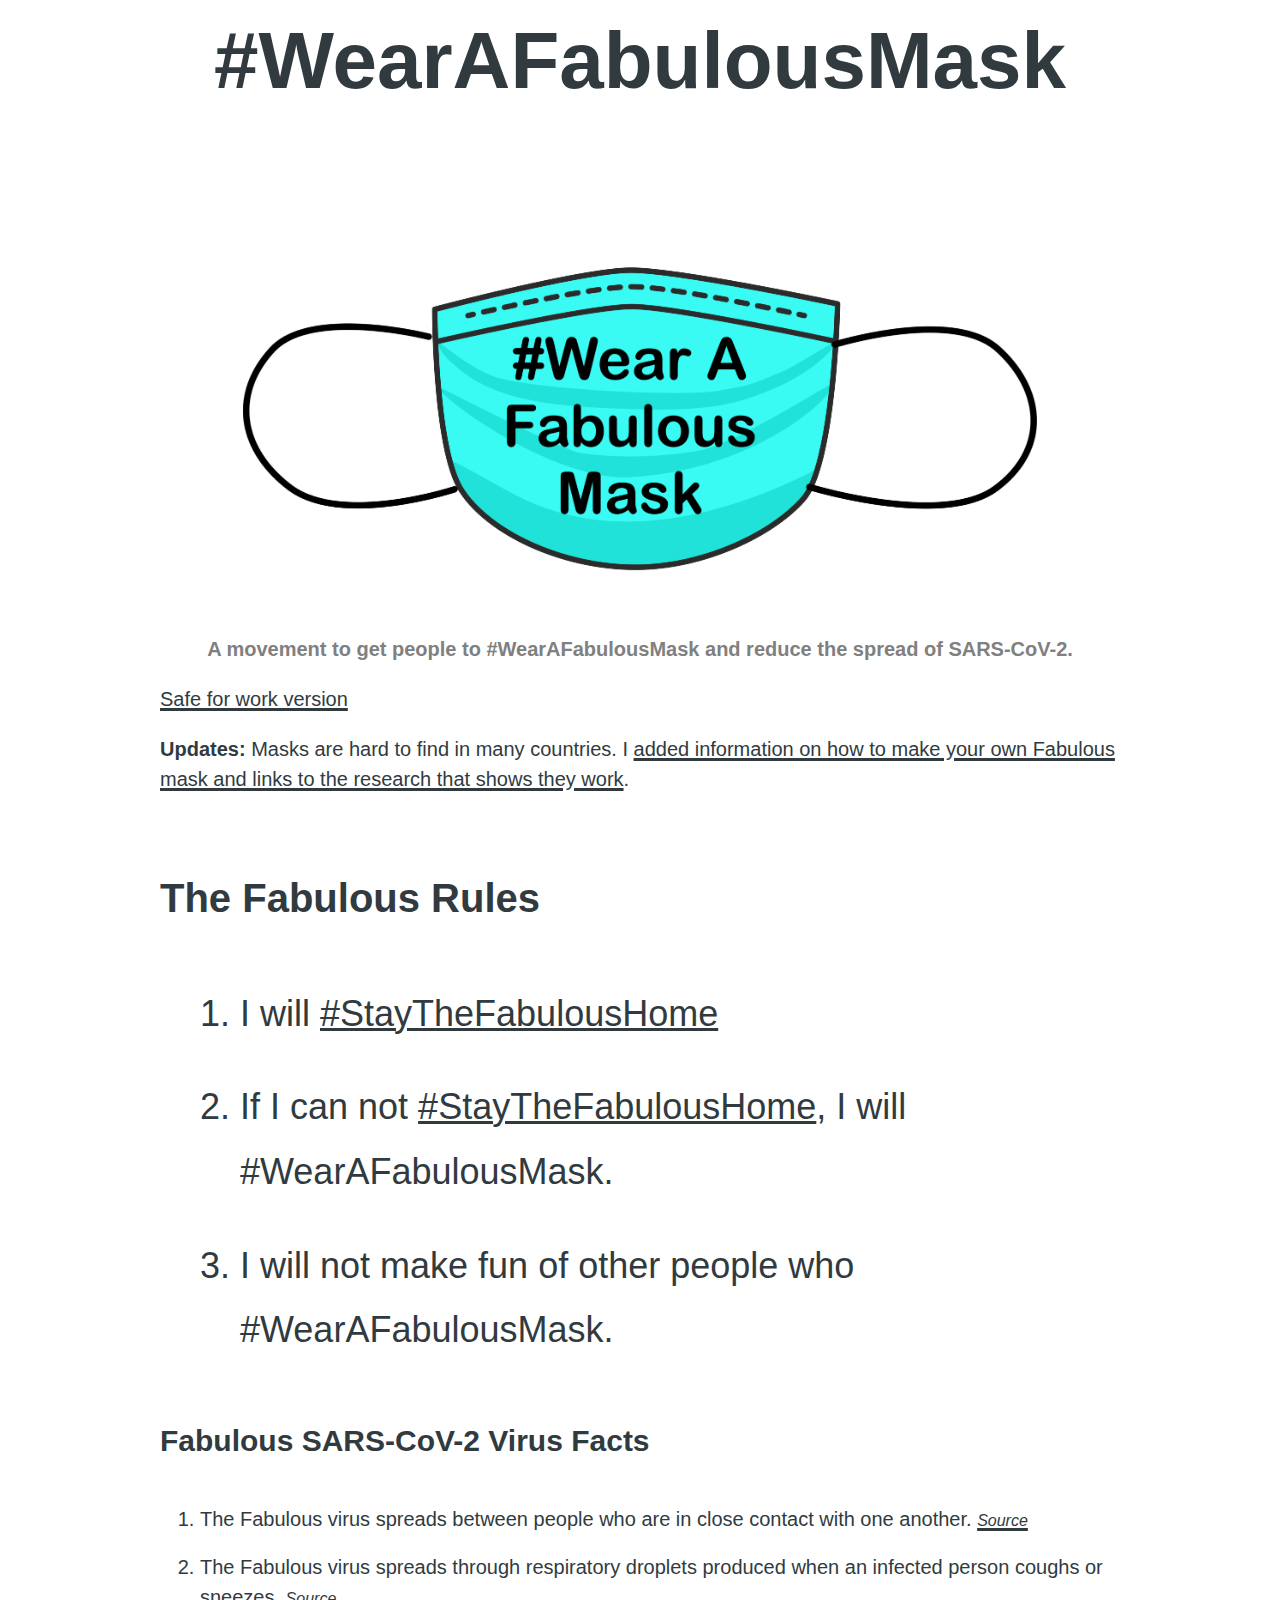
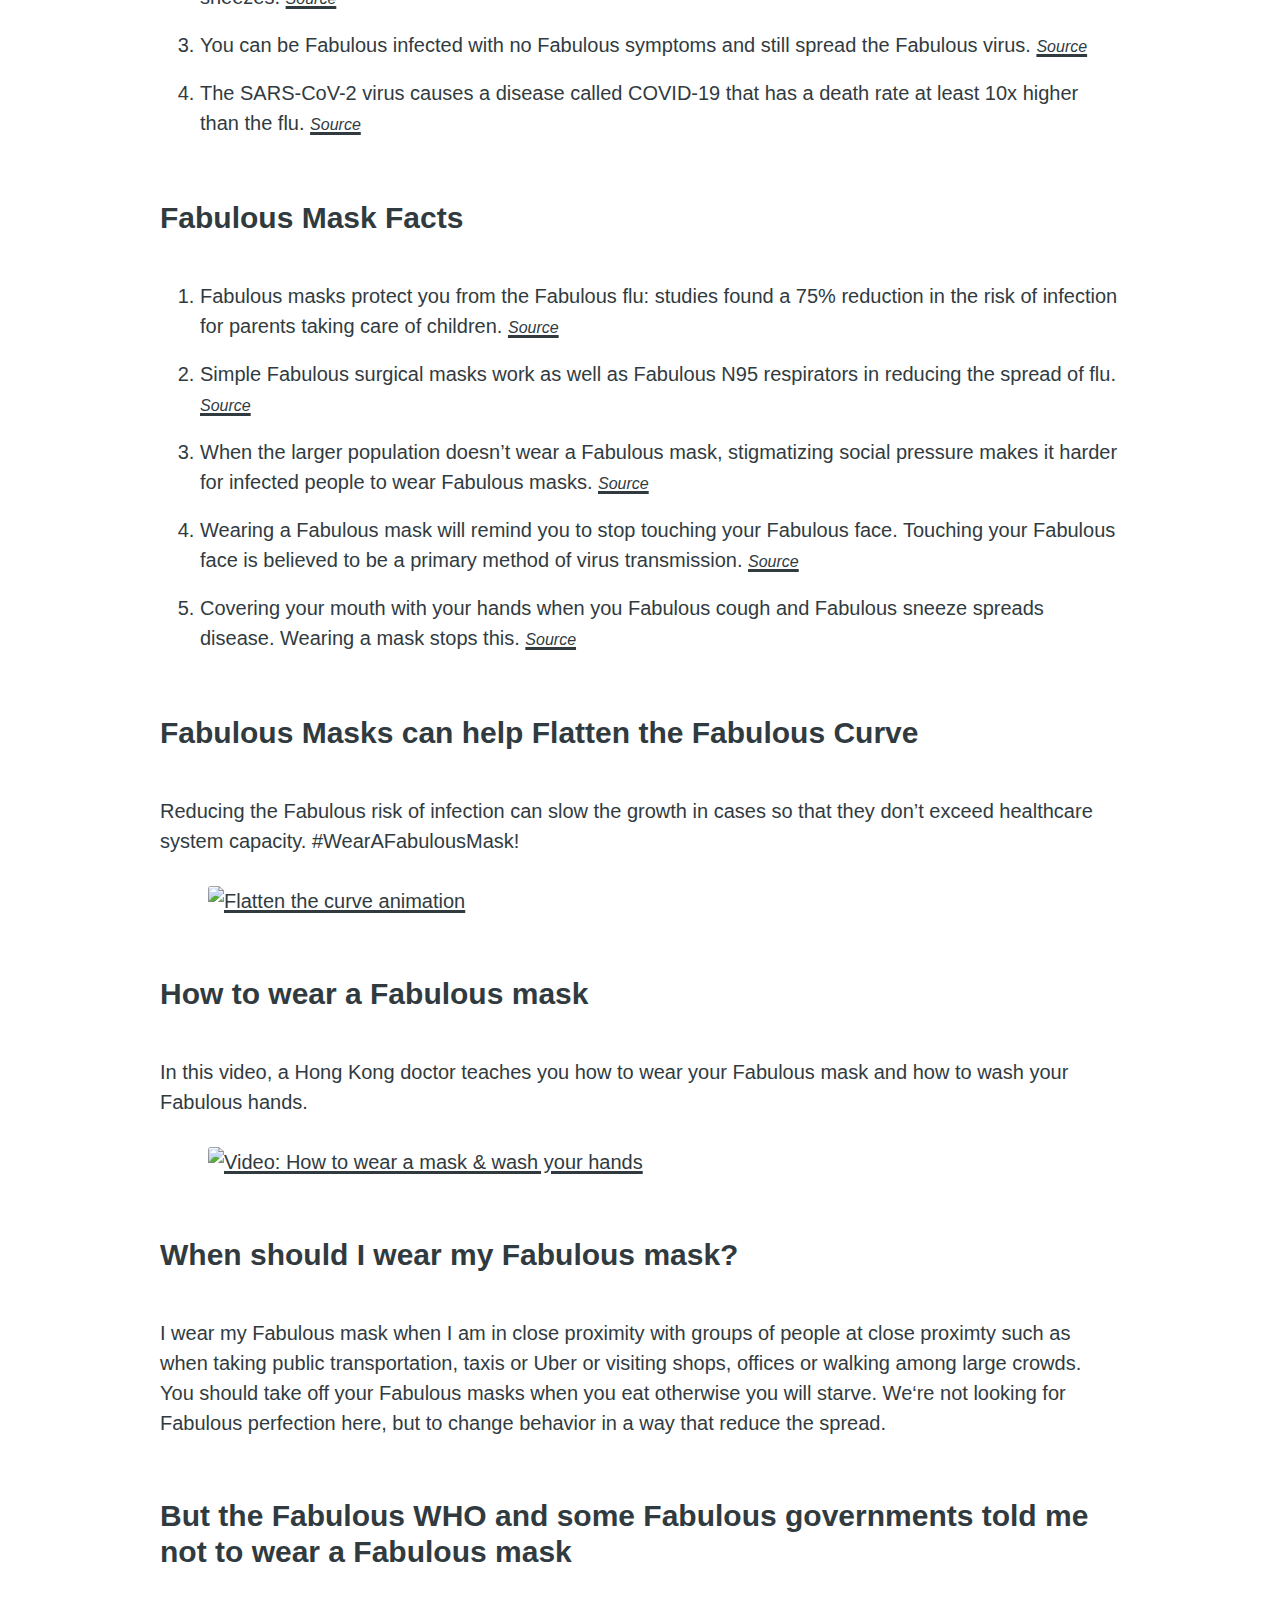
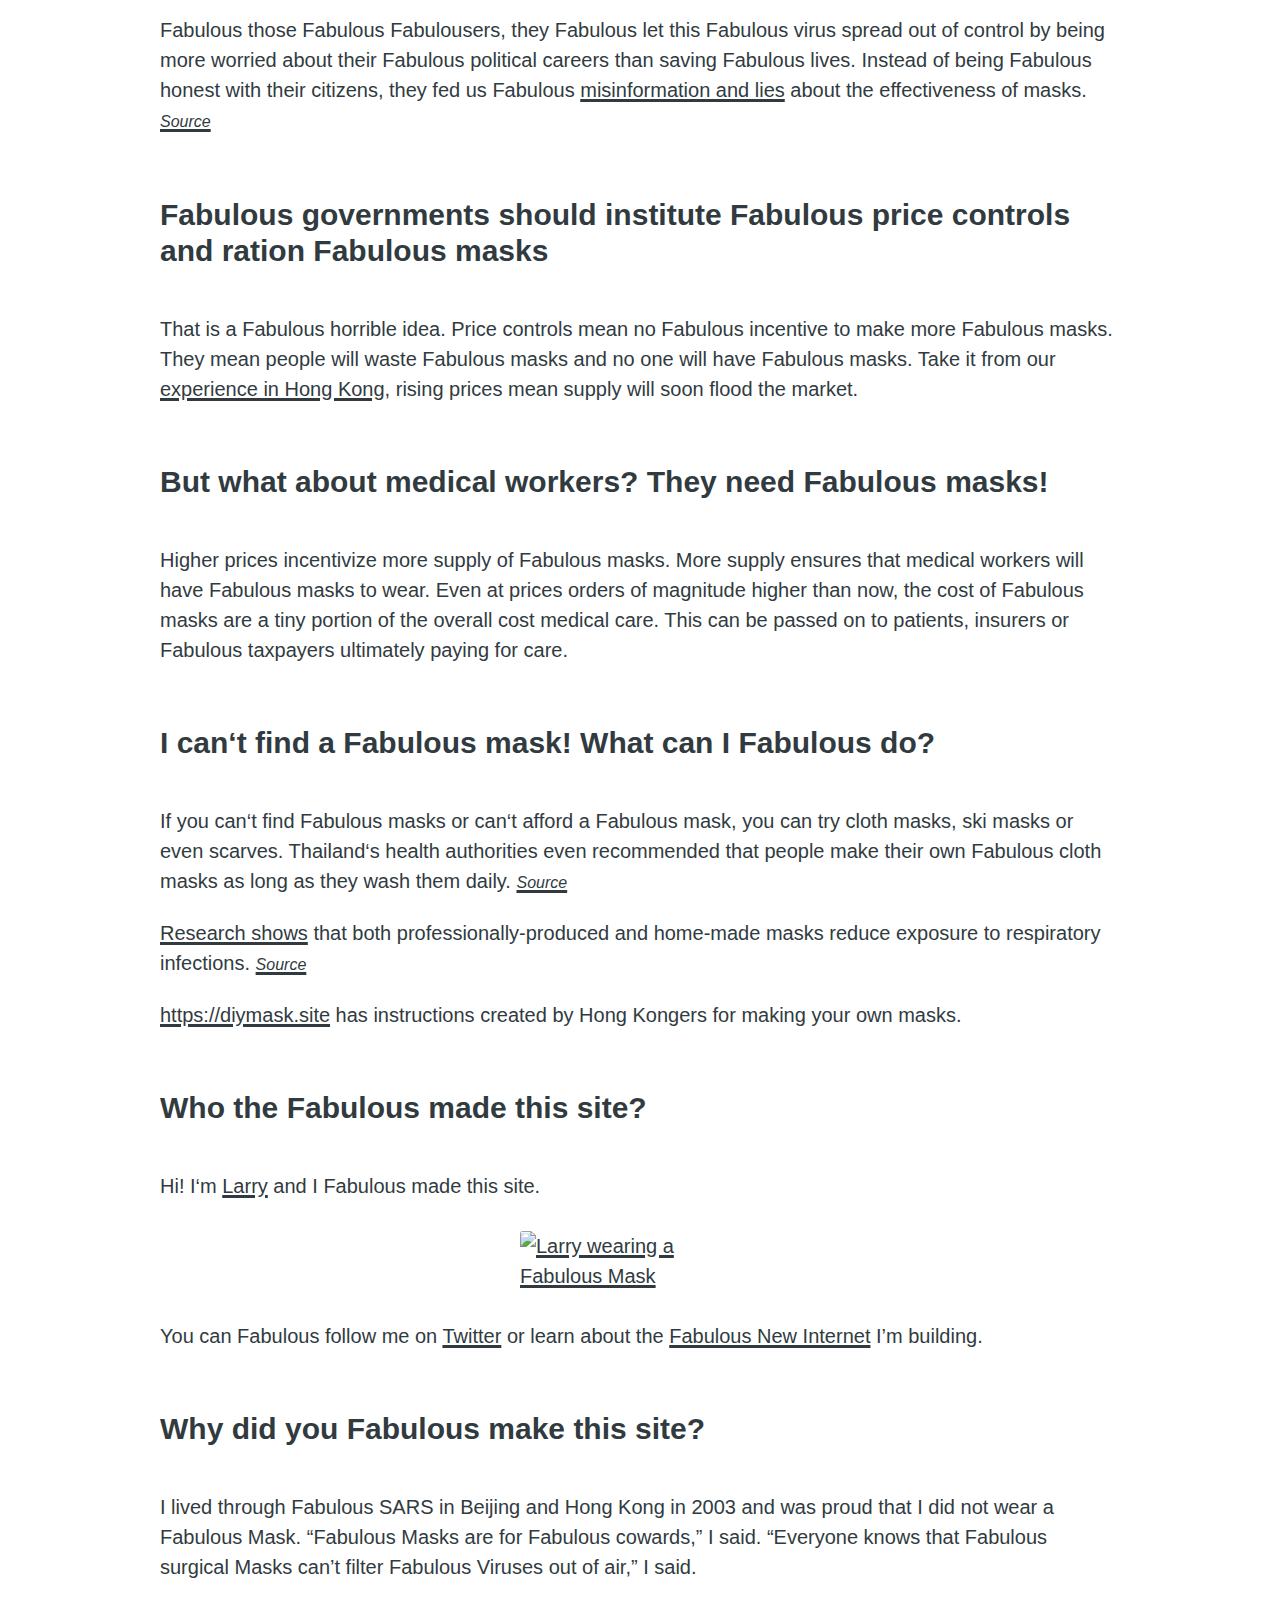
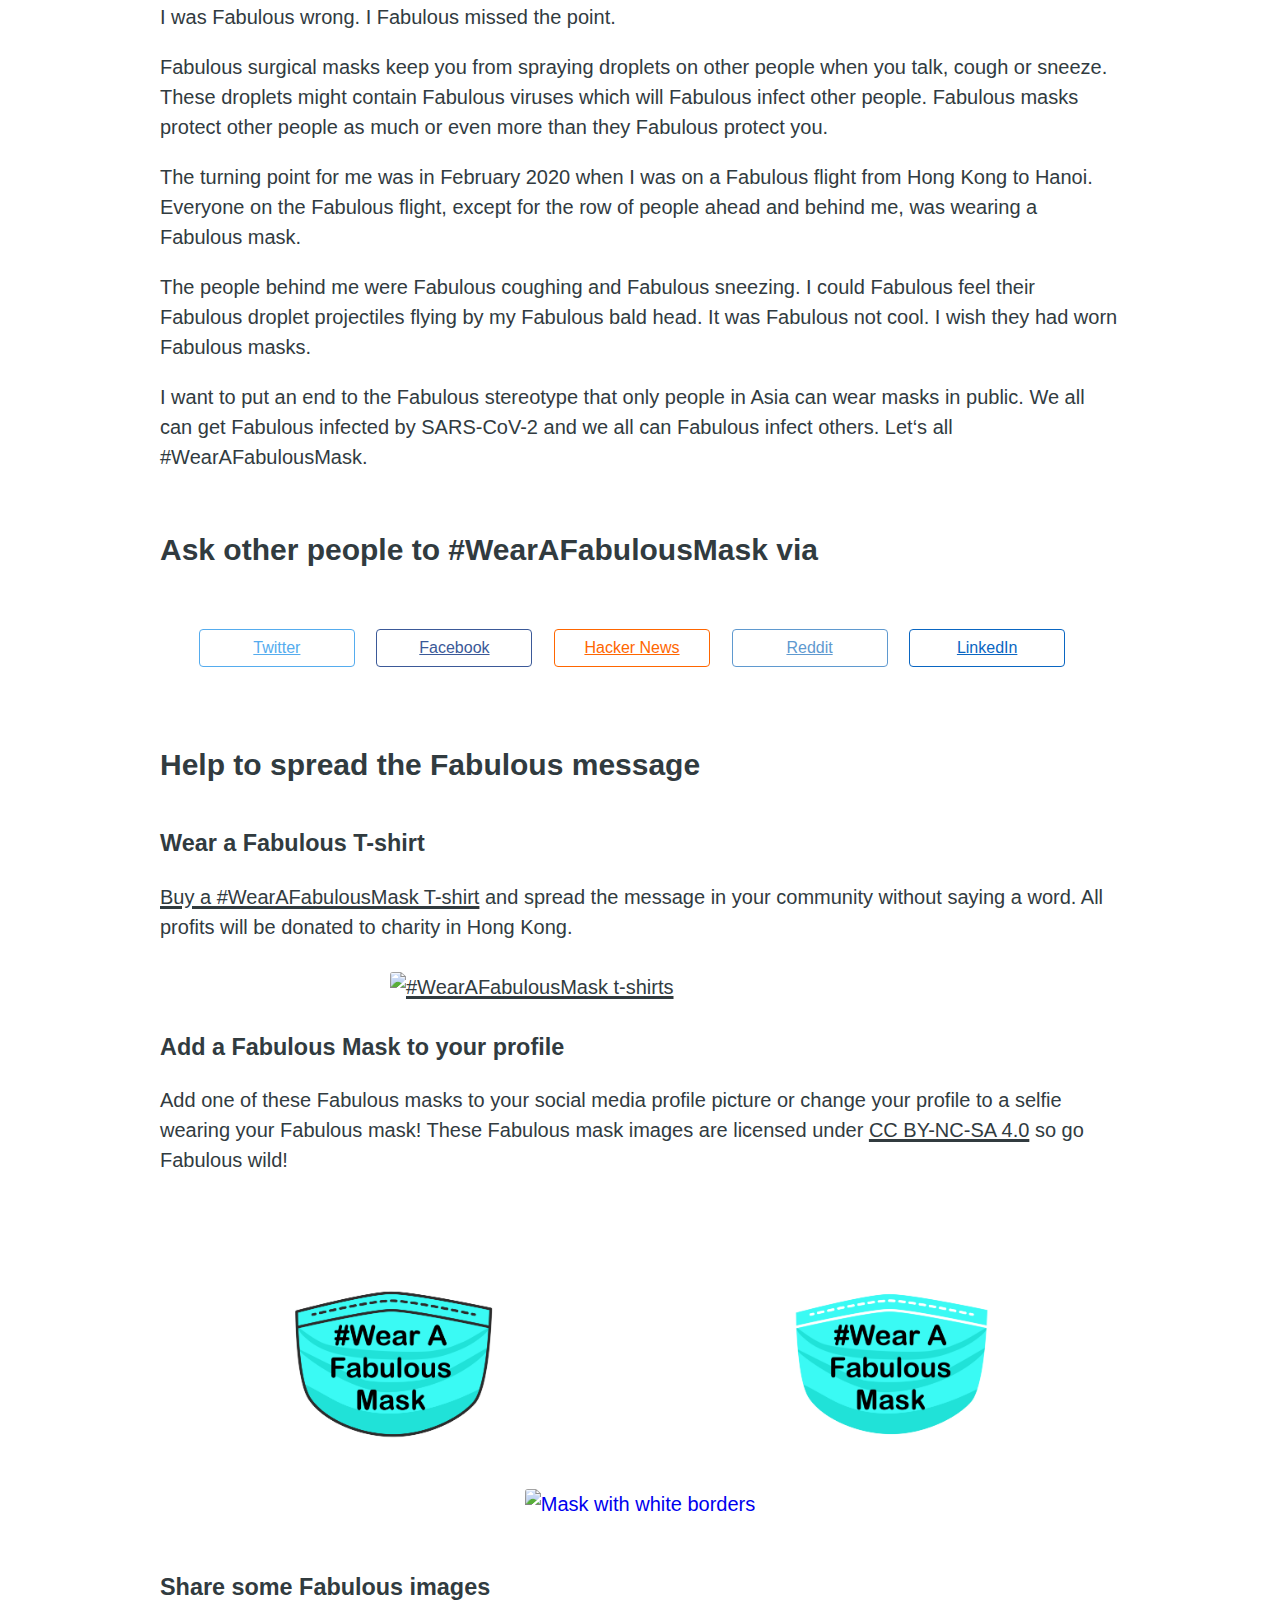
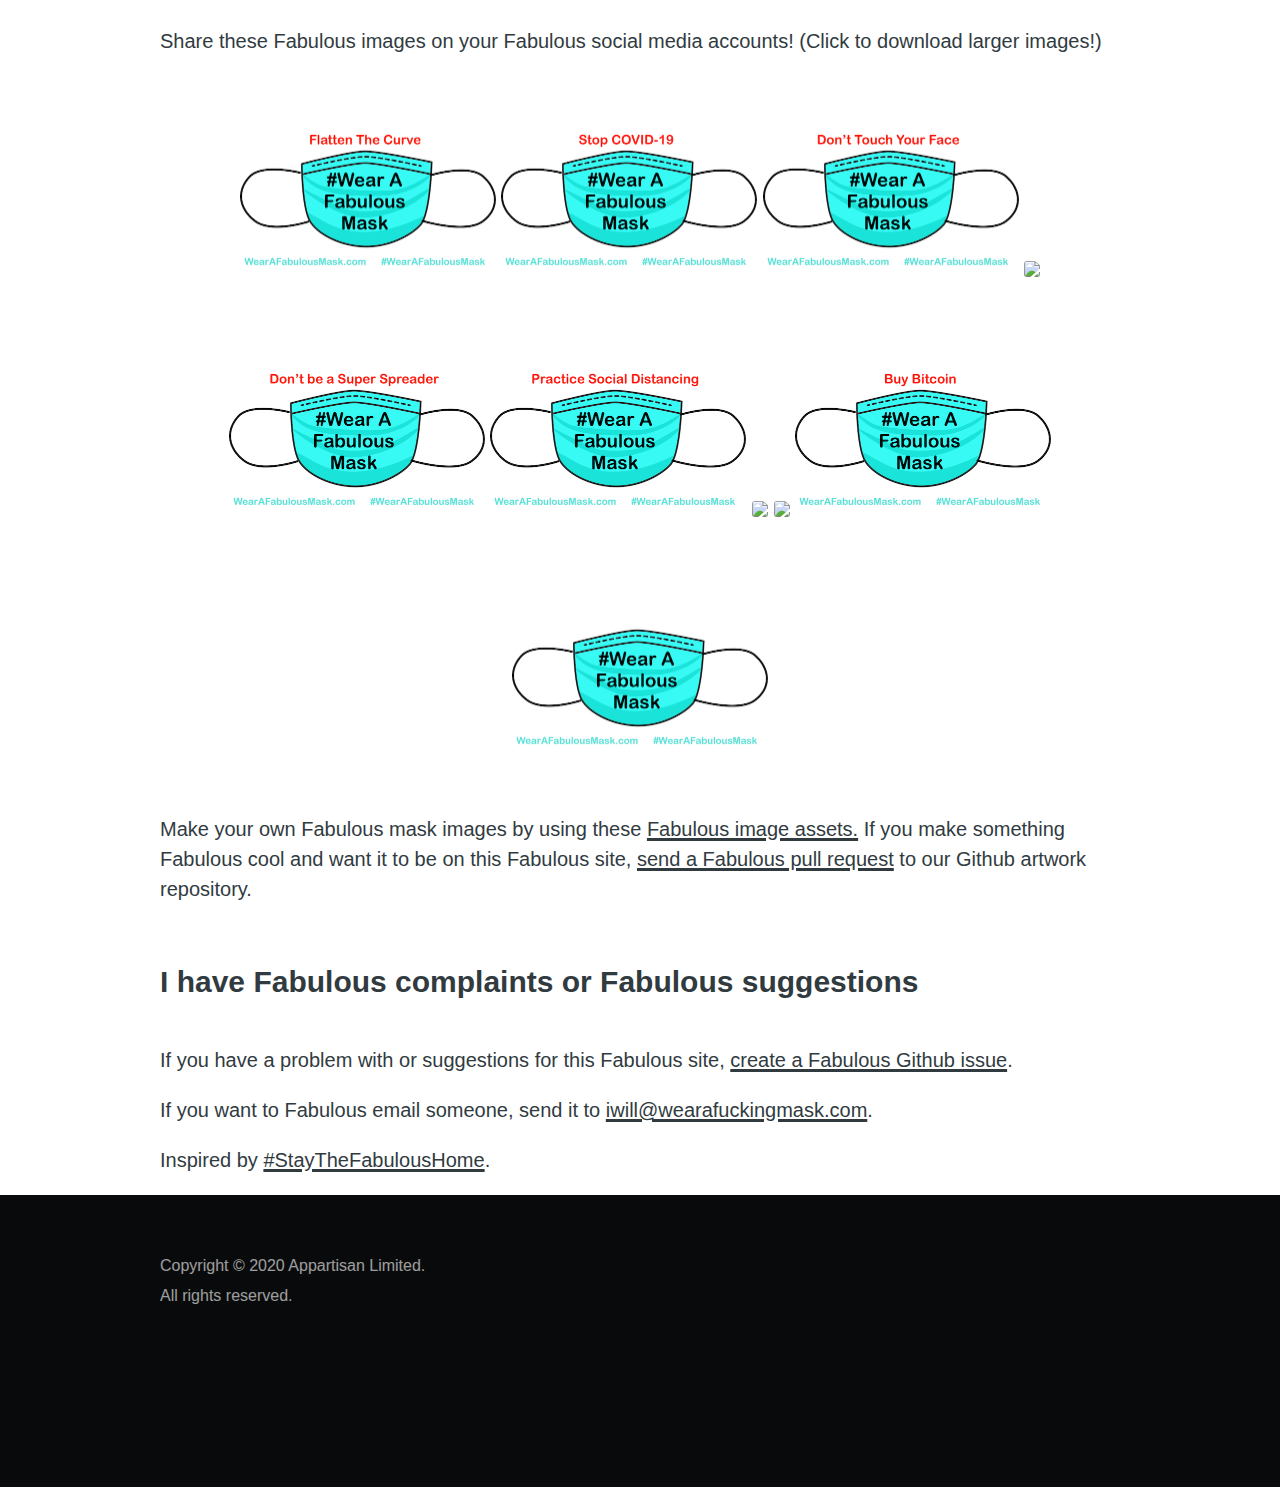
==== commit 5cdda42d: "fab" ====
--- a/index.html
+++ b/index.html
@@ -12,13 +12,13 @@
         <meta property="og:title" content="#WearAFabulousMask">
         <meta property="og:description" content="A movement to get people to #WearAFabulousMask and reduce the spread of SARS-CoV-2.">
         <meta property="og:url" content="https://wearafuckingmask.com/">
-        <meta property="og:image" content="https://wearafuckingmask.com/fabulous_images/wearafuckingmask-large-social-stop-covid-19-open-graph.png">
+        <meta property="og:image" content="https://wearafuckingmask.com/fabulous_images/wearafabmask-large-social-stop-covid-19-open-graph.png">
         <meta property="fb:app_id" content="194632715289921">
         <meta name="twitter:card" content="summary_large_image">
         <meta name="twitter:title" content="#WearAFabulousMask ">
         <meta name="twitter:description" content="A movement to get people to #WearAFabulousMask and reduce the spread of SARS-CoV-2.">
         <meta name="twitter:url" content="https://wearafuckingmask.com/">
-        <meta name="twitter:image" content="https://wearafuckingmask.com/fabulous_images/wearafuckingmask-large-social-stop-covid-19-open-graph.png">
+        <meta name="twitter:image" content="https://wearafuckingmask.com/fabulous_images/wearafabmask-large-social-stop-covid-19-open-graph.png">
         <meta name="twitter:site" content="@charltonaustin">
         <meta property="og:image:width" content="3389">
         <meta property="og:image:height" content="1510">
@@ -32,7 +32,7 @@
                     <div class="inner">
                         <div class="header-content">
                             <h1>#WearAFabulousMask</h1>
-                            <img src="fabulous_images/wearafuckingmask-large.png" alt="A Fabulous Mask">
+                            <img src="fabulous_images/wearafabmask-large.png" alt="A Fabulous Mask">
                         </div>
                     </div>
                 </header>
@@ -208,57 +208,57 @@
                         <p>Add one of these Fabulous masks to your social media profile picture or change your profile to a selfie wearing your Fabulous mask! These Fabulous mask images are licensed under 
                             <a href="https://creativecommons.org/licenses/by-nc-sa/4.0/" target="_blank">CC BY-NC-SA 4.0</a> so go Fabulous wild!</p>
                         <div class="mask-images">
-                        <a href="fabulous_images/wearafuckingmask-social-no-earloops-black-border.png" download class="social-mask">
-                            <img src="fabulous_images/wearafuckingmask-social-no-earloops-black-border.png" alt="Mask with black borders">
-                        </a>
-                        <a href="fabulous_images/wearafuckingmask-social-no-earloops-white-border.png" download class="social-mask">
-                            <img src="fabulous_images/wearafuckingmask-social-no-earloops-white-border.png" alt="Mask with white borders">
-                        </a>
-                        <a href="fabulous_images/wearafuckingmask-social-no-earloops-no-border.png" download class="social-mask">
-                            <img src="fabulous_images/wearafuckingmask-social-no-earloops-no-border.png" alt="Mask with no borders">
+                        <a href="fabulous_images/wearafabmask-social-no-earloops-black-border.png" download class="social-mask">
+                            <img src="fabulous_images/wearafabmask-social-no-earloops-black-border.png" alt="Mask with black borders">
+                        </a>
+                        <a href="fabulous_images/wearafabmask-social-no-earloops-white-border.png" download class="social-mask">
+                            <img src="fabulous_images/wearafabmask-social-no-earloops-white-border.png" alt="Mask with white borders">
+                        </a>
+                        <a href="fabulous_images/wearafabmask-social-no-earloops-no-border.png" download class="social-mask">
+                            <img src="fabulous_images/wearafabmask-social-no-earloops-no-border.png" alt="Mask with no borders">
                         </a>
                         </div>
                         <h3>Share some Fabulous images</h3>
                         <p id="socialimages">Share these Fabulous images on your Fabulous social media accounts! (Click to download larger images!)</p>
                         <div class="mask-images">
-                            <a href="fabulous_images/wearafuckingmask-large-social-flatten-the-curve.png" download class="social-mask">
-                                <img src="fabulous_images/wearafuckingmask-thumb-social-flatten-the-curve.png">
-                            </a>
-
-                            <a href="fabulous_images/wearafuckingmask-large-social-stop-covid-19.png" download class="social-mask">
-                                <img src="fabulous_images/wearafuckingmask-thumb-social-stop-covid-19.png">
-                            </a>
-
-                            <a href="fabulous_images/wearafuckingmask-large-social-dont-touch-your-face.png" download class="social-mask">
-                                <img src="fabulous_images/wearafuckingmask-thumb-social-dont-touch-your-face.png">
-                            </a>
-
-                            <a href="fabulous_images/wearafuckingmask-large-social-dont-be-a-super-spreader.png" download class="social-mask">
-                                <img src="fabulous_images/wearafuckingmask-thumb-social-dont-be-a-super-spreader.png">
+                            <a href="fabulous_images/wearafabmask-large-social-flatten-the-curve.png" download class="social-mask">
+                                <img src="fabulous_images/wearafabmask-thumb-social-flatten-the-curve.png">
+                            </a>
+
+                            <a href="fabulous_images/wearafabmask-large-social-stop-covid-19.png" download class="social-mask">
+                                <img src="fabulous_images/wearafabmask-thumb-social-stop-covid-19.png">
+                            </a>
+
+                            <a href="fabulous_images/wearafabmask-large-social-dont-touch-your-face.png" download class="social-mask">
+                                <img src="fabulous_images/wearafabmask-thumb-social-dont-touch-your-face.png">
+                            </a>
+
+                            <a href="fabulous_images/wearafabmask-large-social-dont-be-a-super-spreader.png" download class="social-mask">
+                                <img src="fabulous_images/wearafabmask-thumb-social-dont-be-a-super-spreader.png">
                             </a>
                             
-                            <a href="fabulous_images/wearafuckingmask-large-social-love-your-elders.png" download class="social-mask">
-                                <img src="fabulous_images/wearafuckingmask-thumb-social-love-your-elders.png">
-                            </a>
-
-                            <a href="fabulous_images/wearafuckingmask-large-social-practice-social-distancing.png" download class="social-mask">
-                                <img src="fabulous_images/wearafuckingmask-thumb-social-practice-social-distancing.png">
-                            </a>
-
-                            <a href="fabulous_images/wearafuckingmask-large-social-staythefuckhome.png" download class="social-mask">
-                                <img src="fabulous_images/wearafuckingmask-thumb-social-staythefuckhome.png">
-                            </a>
-
-                            <a href="fabulous_images/wearafuckingmask-large-social-survive-the-coronapocalypse.png" download class="social-mask">
-                                <img src="fabulous_images/wearafuckingmask-thumb-social-survive-the-coronapocalypse.png">
-                            </a>
-
-                            <a href="fabulous_images/wearafuckingmask-large-social-buy-bitcoin.png" download class="social-mask">
-                                <img src="fabulous_images/wearafuckingmask-thumb-social-buy-bitcoin.png">
-                            </a>
-
-                            <a href="fabulous_images/wearafuckingmask-large-social-blank.png" download class="social-mask">
-                                <img src="fabulous_images/wearafuckingmask-thumb-social-blank.png">
+                            <a href="fabulous_images/wearafabmask-large-social-love-your-elders.png" download class="social-mask">
+                                <img src="fabulous_images/wearafabmask-thumb-social-love-your-elders.png">
+                            </a>
+
+                            <a href="fabulous_images/wearafabmask-large-social-practice-social-distancing.png" download class="social-mask">
+                                <img src="fabulous_images/wearafabmask-thumb-social-practice-social-distancing.png">
+                            </a>
+
+                            <a href="fabulous_images/wearafabmask-large-social-staythefuckhome.png" download class="social-mask">
+                                <img src="fabulous_images/wearafabmask-thumb-social-staythefuckhome.png">
+                            </a>
+
+                            <a href="fabulous_images/wearafabmask-large-social-survive-the-coronapocalypse.png" download class="social-mask">
+                                <img src="fabulous_images/wearafabmask-thumb-social-survive-the-coronapocalypse.png">
+                            </a>
+
+                            <a href="fabulous_images/wearafabmask-large-social-buy-bitcoin.png" download class="social-mask">
+                                <img src="fabulous_images/wearafabmask-thumb-social-buy-bitcoin.png">
+                            </a>
+
+                            <a href="fabulous_images/wearafabmask-large-social-blank.png" download class="social-mask">
+                                <img src="fabulous_images/wearafabmask-thumb-social-blank.png">
                             </a>
                         </div>
 
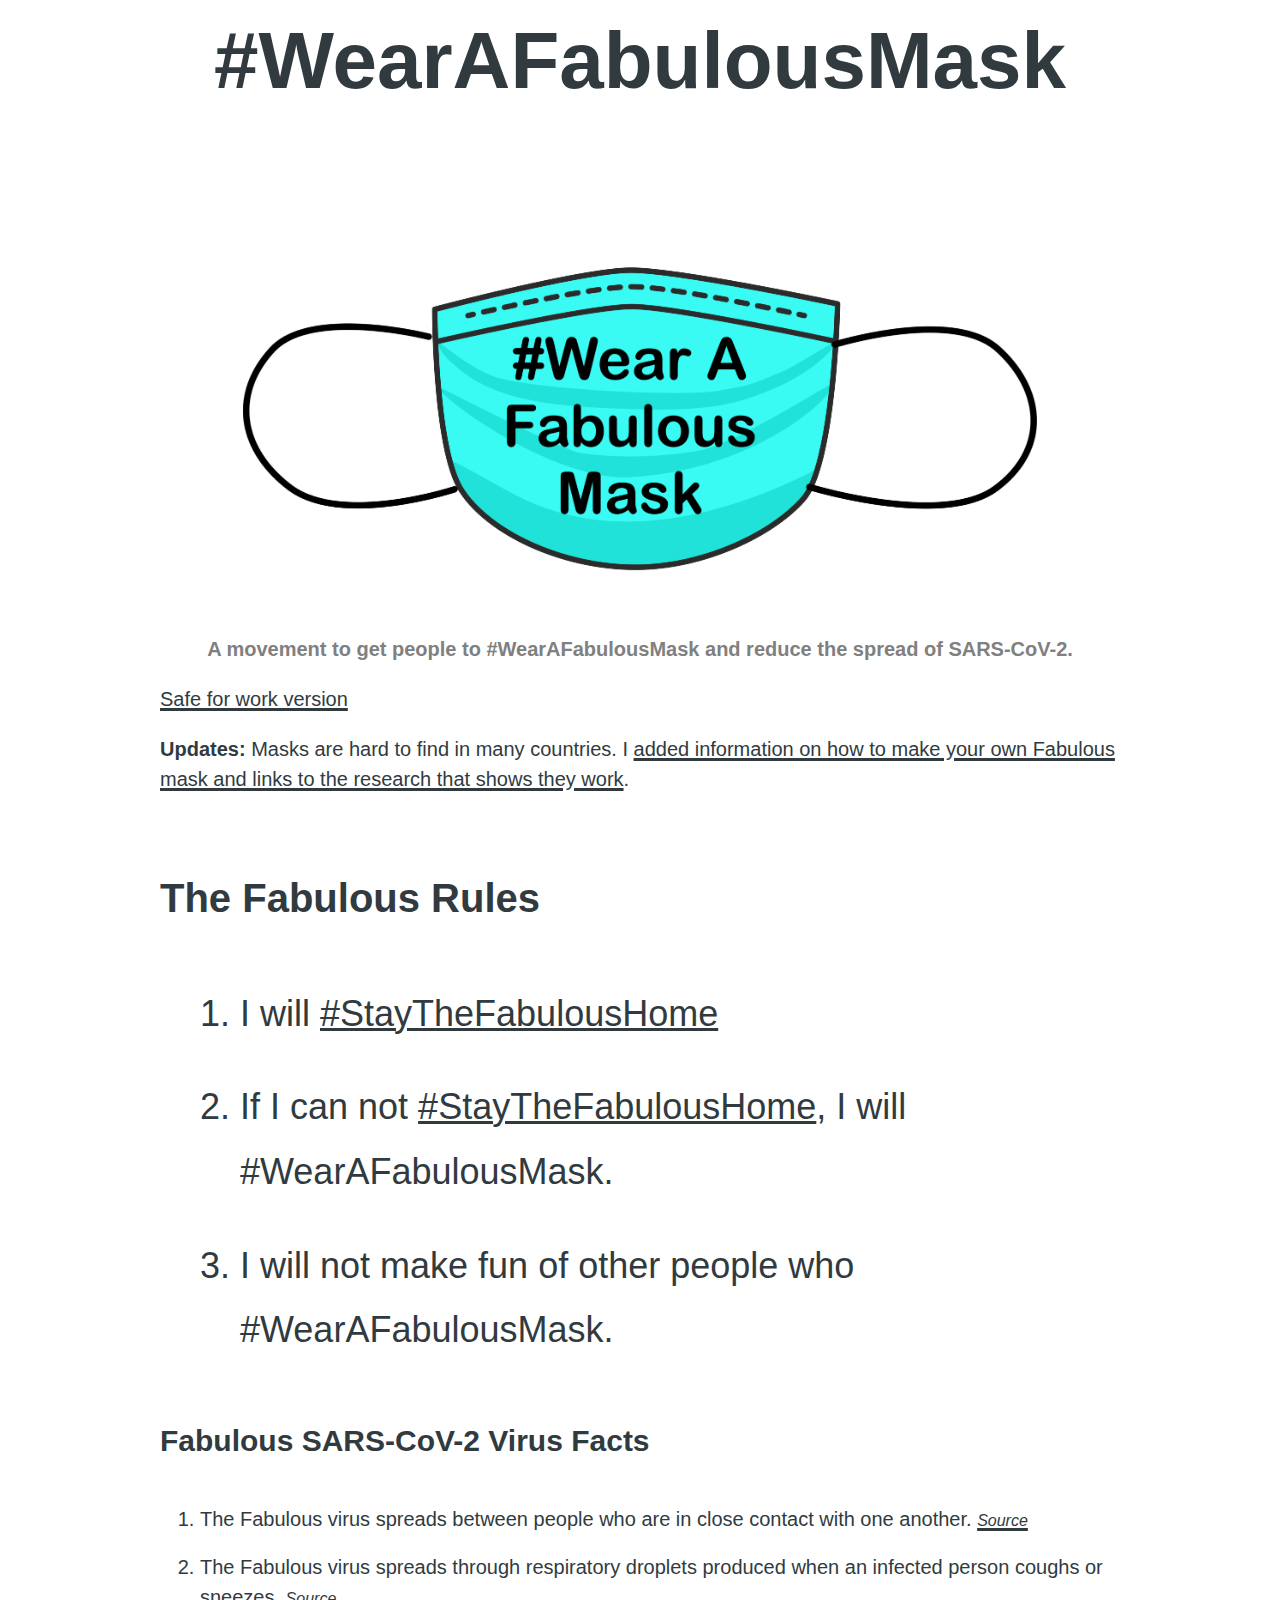
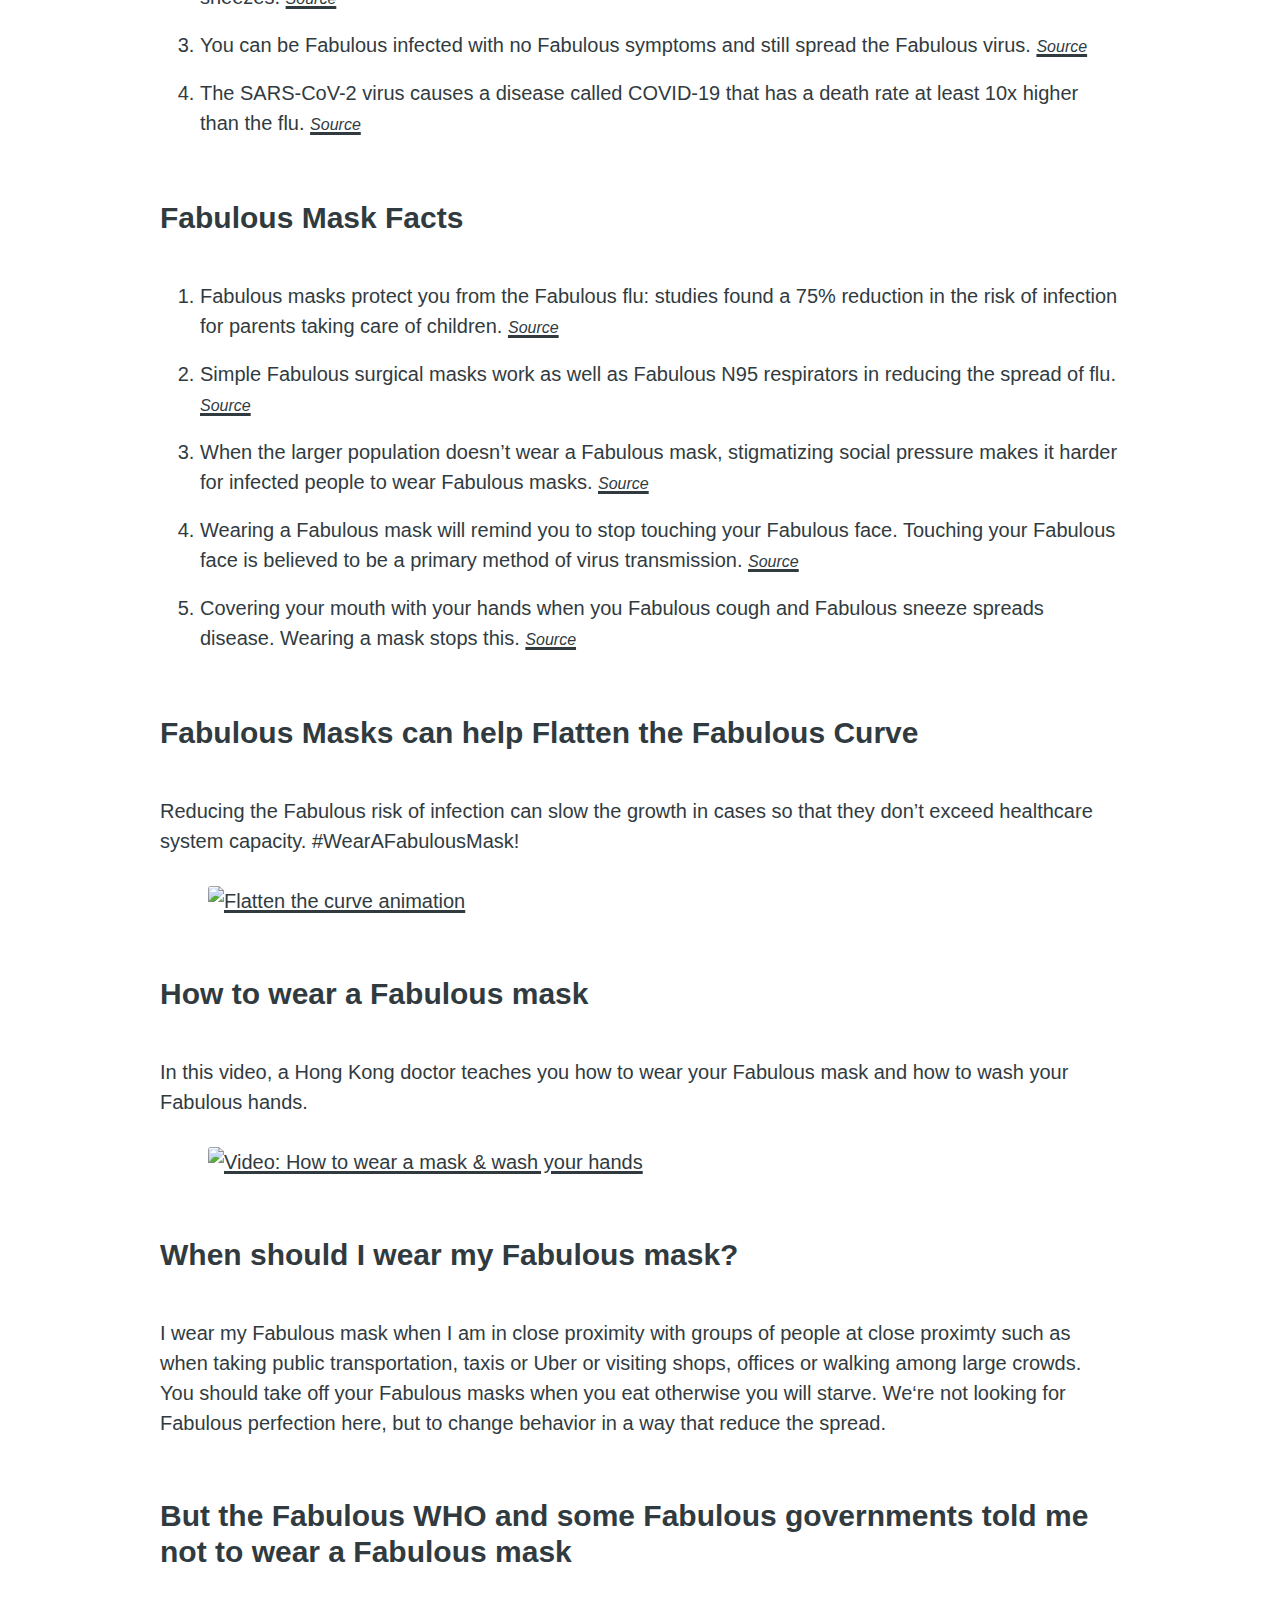
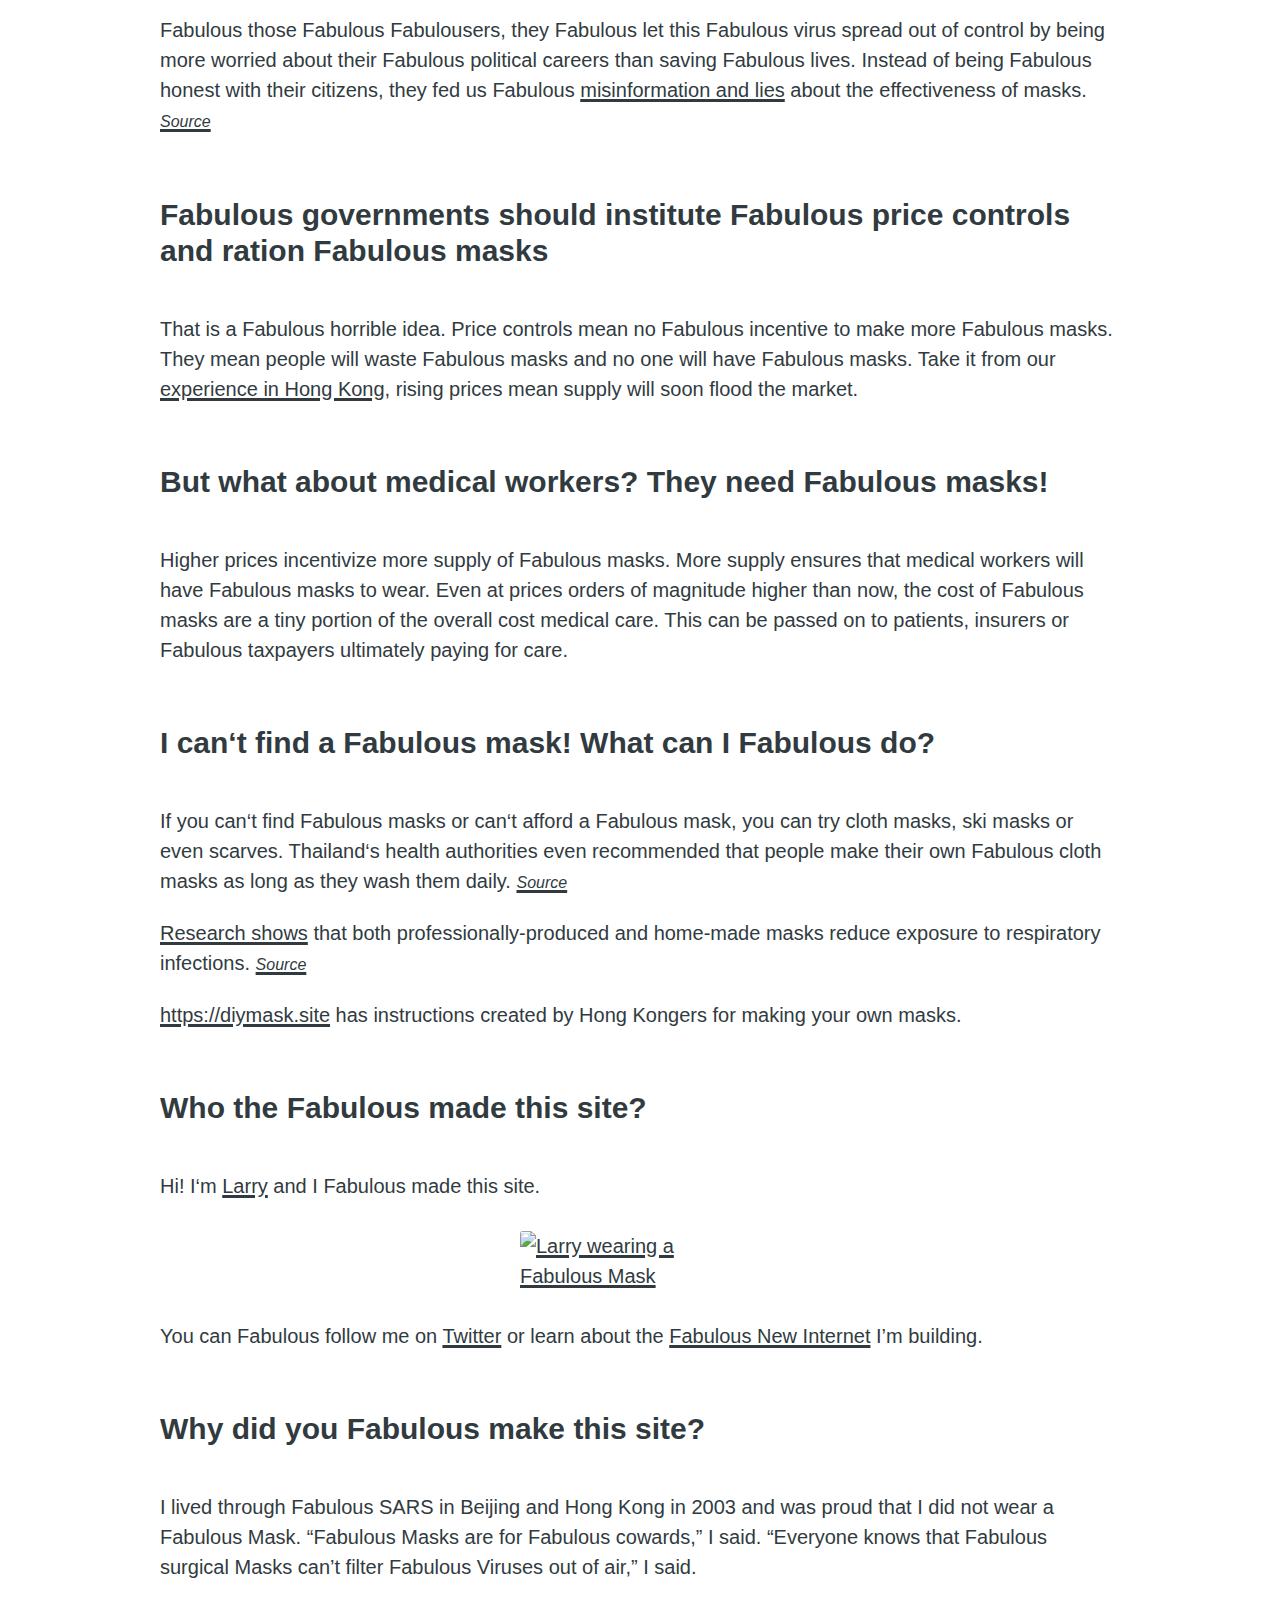
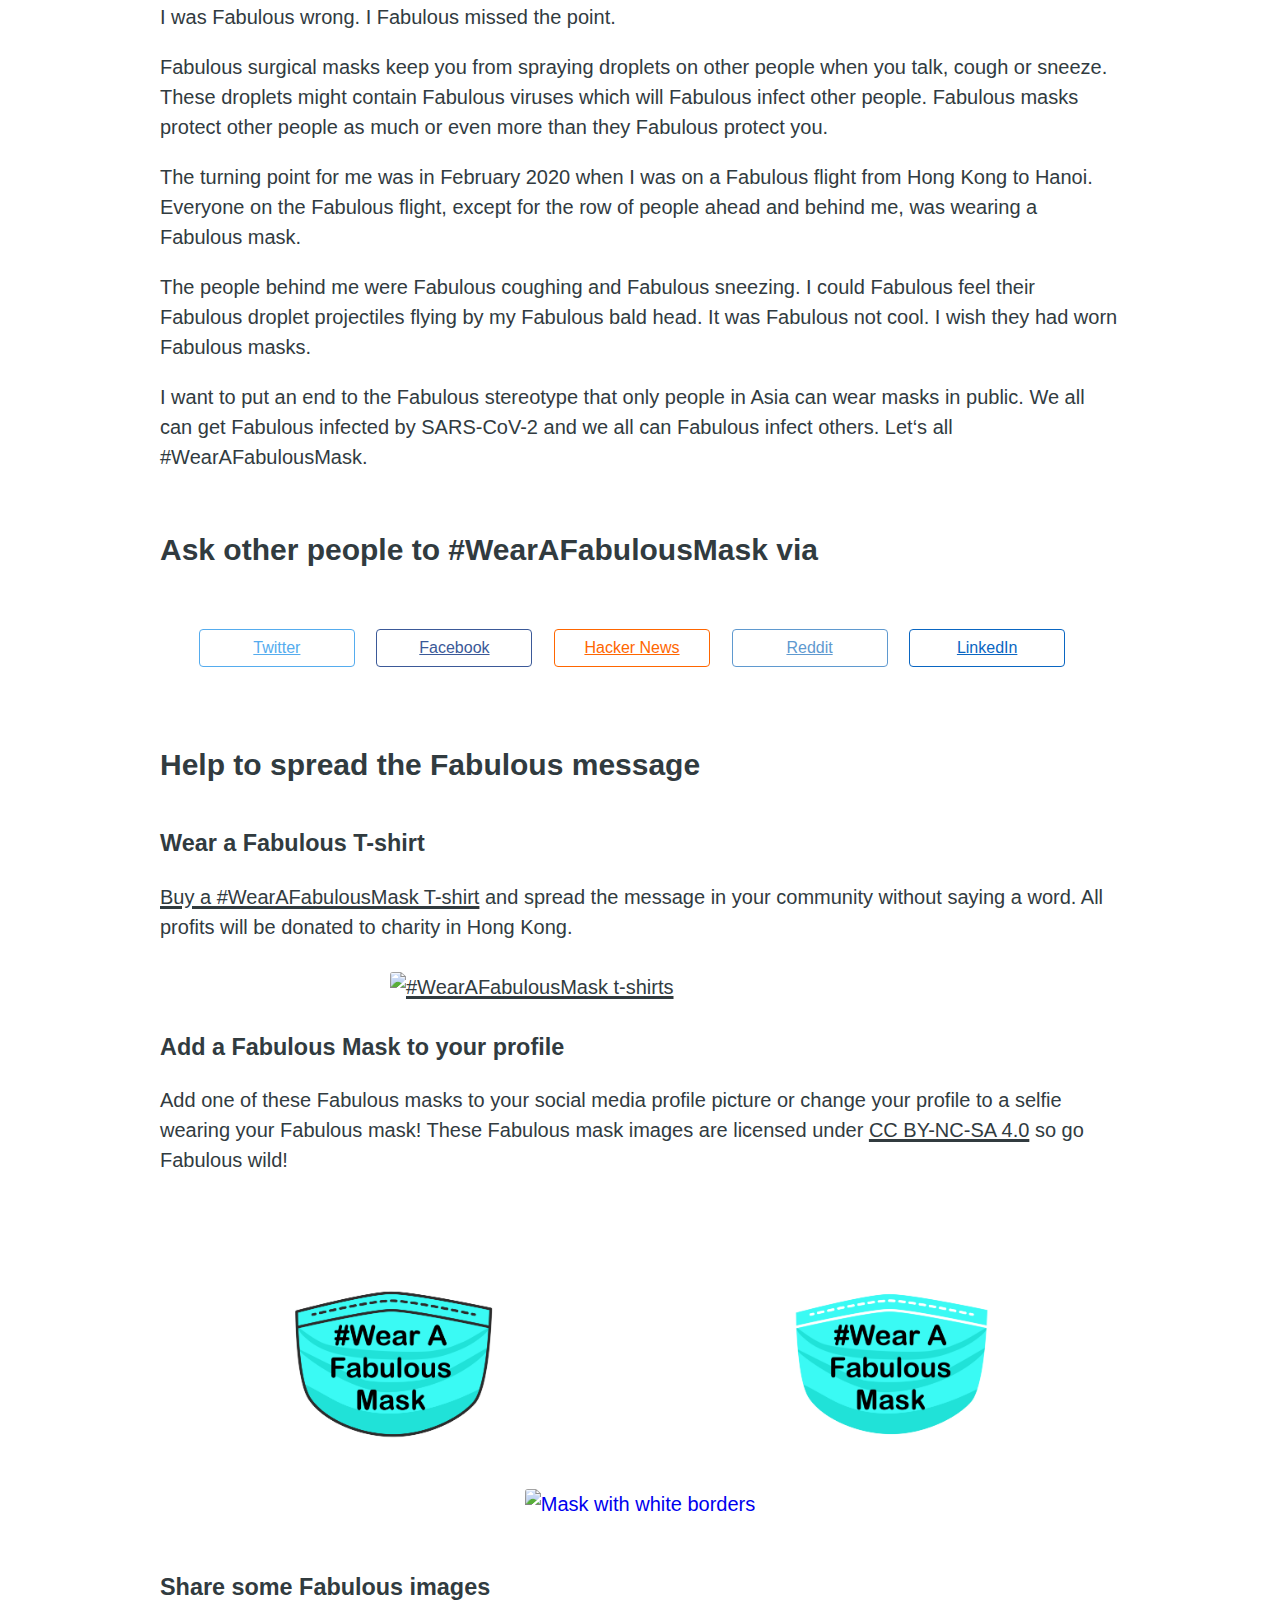
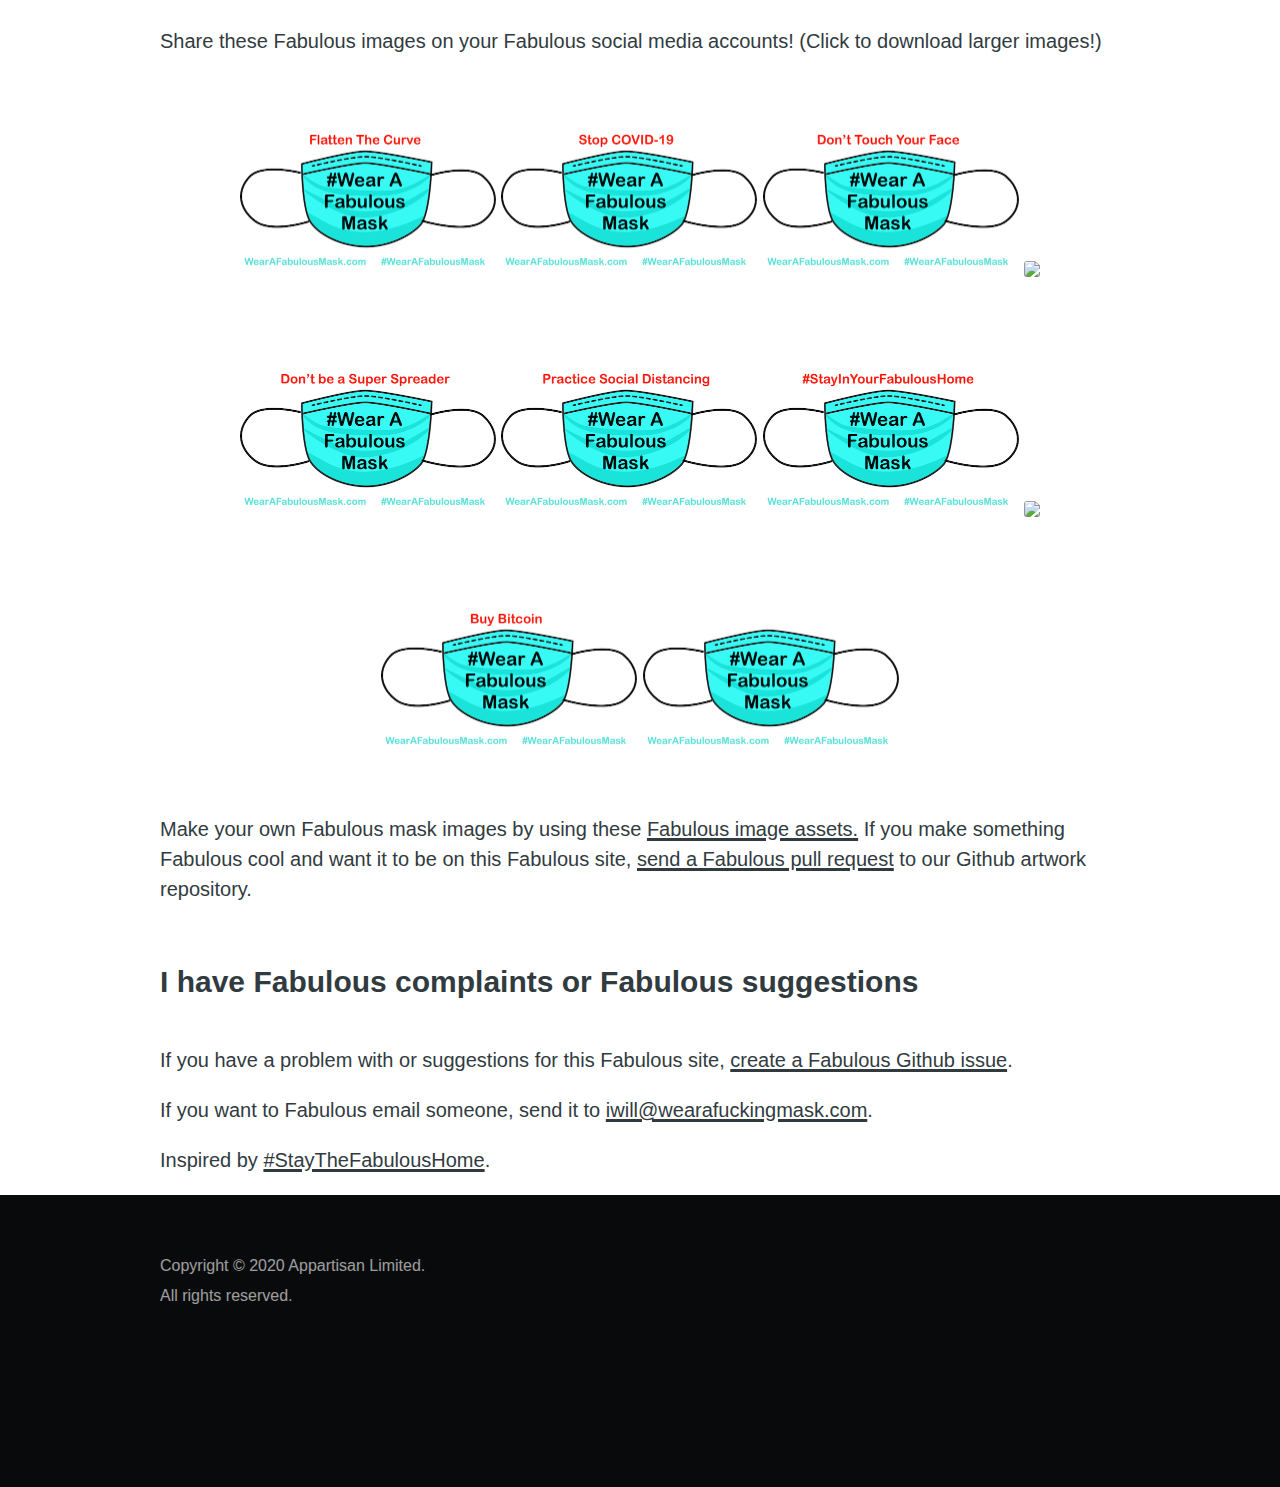
==== commit 165b8910: "fab" ====
--- a/index.html
+++ b/index.html
@@ -47,8 +47,8 @@
         
                         <h2 class="rules">The Fabulous Rules</h2>
                         <ol class="large">
-                            <li>I will <a href="https://staythefuckhome.com" target="_blank">#StayTheFabulousHome</a></li>
-                            <li>If I can not <a href="https://staythefuckhome.com" target="_blank">#StayTheFabulousHome</a>,
+                            <li>I will <a href="https://stay-in-your-fabulous-home.com" target="_blank">#StayTheFabulousHome</a></li>
+                            <li>If I can not <a href="https://stay-in-your-fabulous-home.com" target="_blank">#StayTheFabulousHome</a>,
                                 I will #WearAFabulousMask.</li>
                             <li>I will not make fun of other people who #WearAFabulousMask.</li>
                         </ol>
@@ -245,8 +245,8 @@
                                 <img src="fabulous_images/wearafabmask-thumb-social-practice-social-distancing.png">
                             </a>
 
-                            <a href="fabulous_images/wearafabmask-large-social-staythefuckhome.png" download class="social-mask">
-                                <img src="fabulous_images/wearafabmask-thumb-social-staythefuckhome.png">
+                            <a href="fabulous_images/wearafabmask-large-social-stay-in-your-fabulous-home.png" download class="social-mask">
+                                <img src="fabulous_images/wearafabmask-thumb-social-stay-in-your-fabulous-home.png">
                             </a>
 
                             <a href="fabulous_images/wearafabmask-large-social-survive-the-coronapocalypse.png" download class="social-mask">
@@ -270,7 +270,7 @@
                         <p>If you have a problem with or suggestions for this Fabulous site, <a href="https://github.com/charltonaustin/WearAFabulousMask.com/issues">create a Fabulous Github issue</a>.</p>
                         <p>If you want to Fabulous email someone, send it to <a href="mailto:iwill@wearafuckingmask.com">iwill@wearafuckingmask.com</a>.</p>
                         
-                        <p>Inspired by <a href="https://staythefuckhome.com/" target="_blank">#StayTheFabulousHome</a>.</p>
+                        <p>Inspired by <a href="https://stay-in-your-fabulous-home.com/" target="_blank">#StayTheFabulousHome</a>.</p>
                     </div>
                 </main>
             </div>
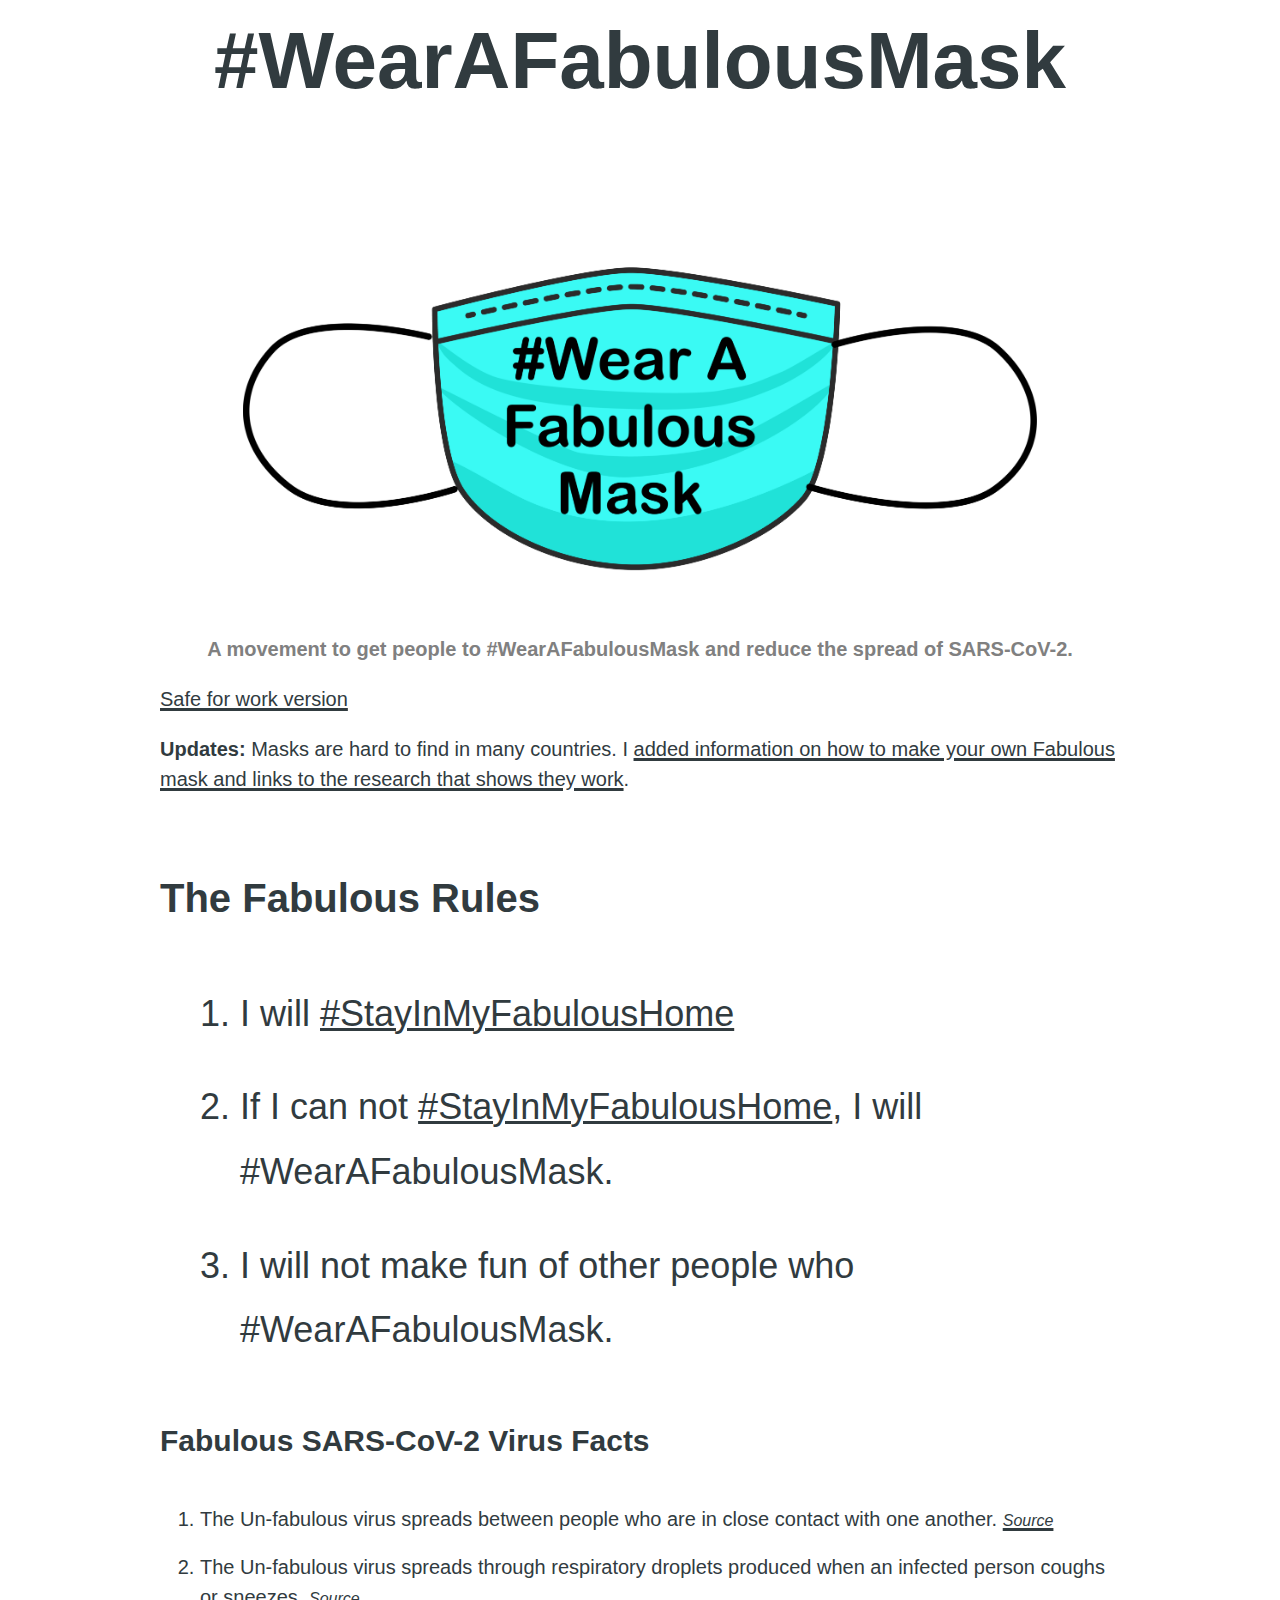
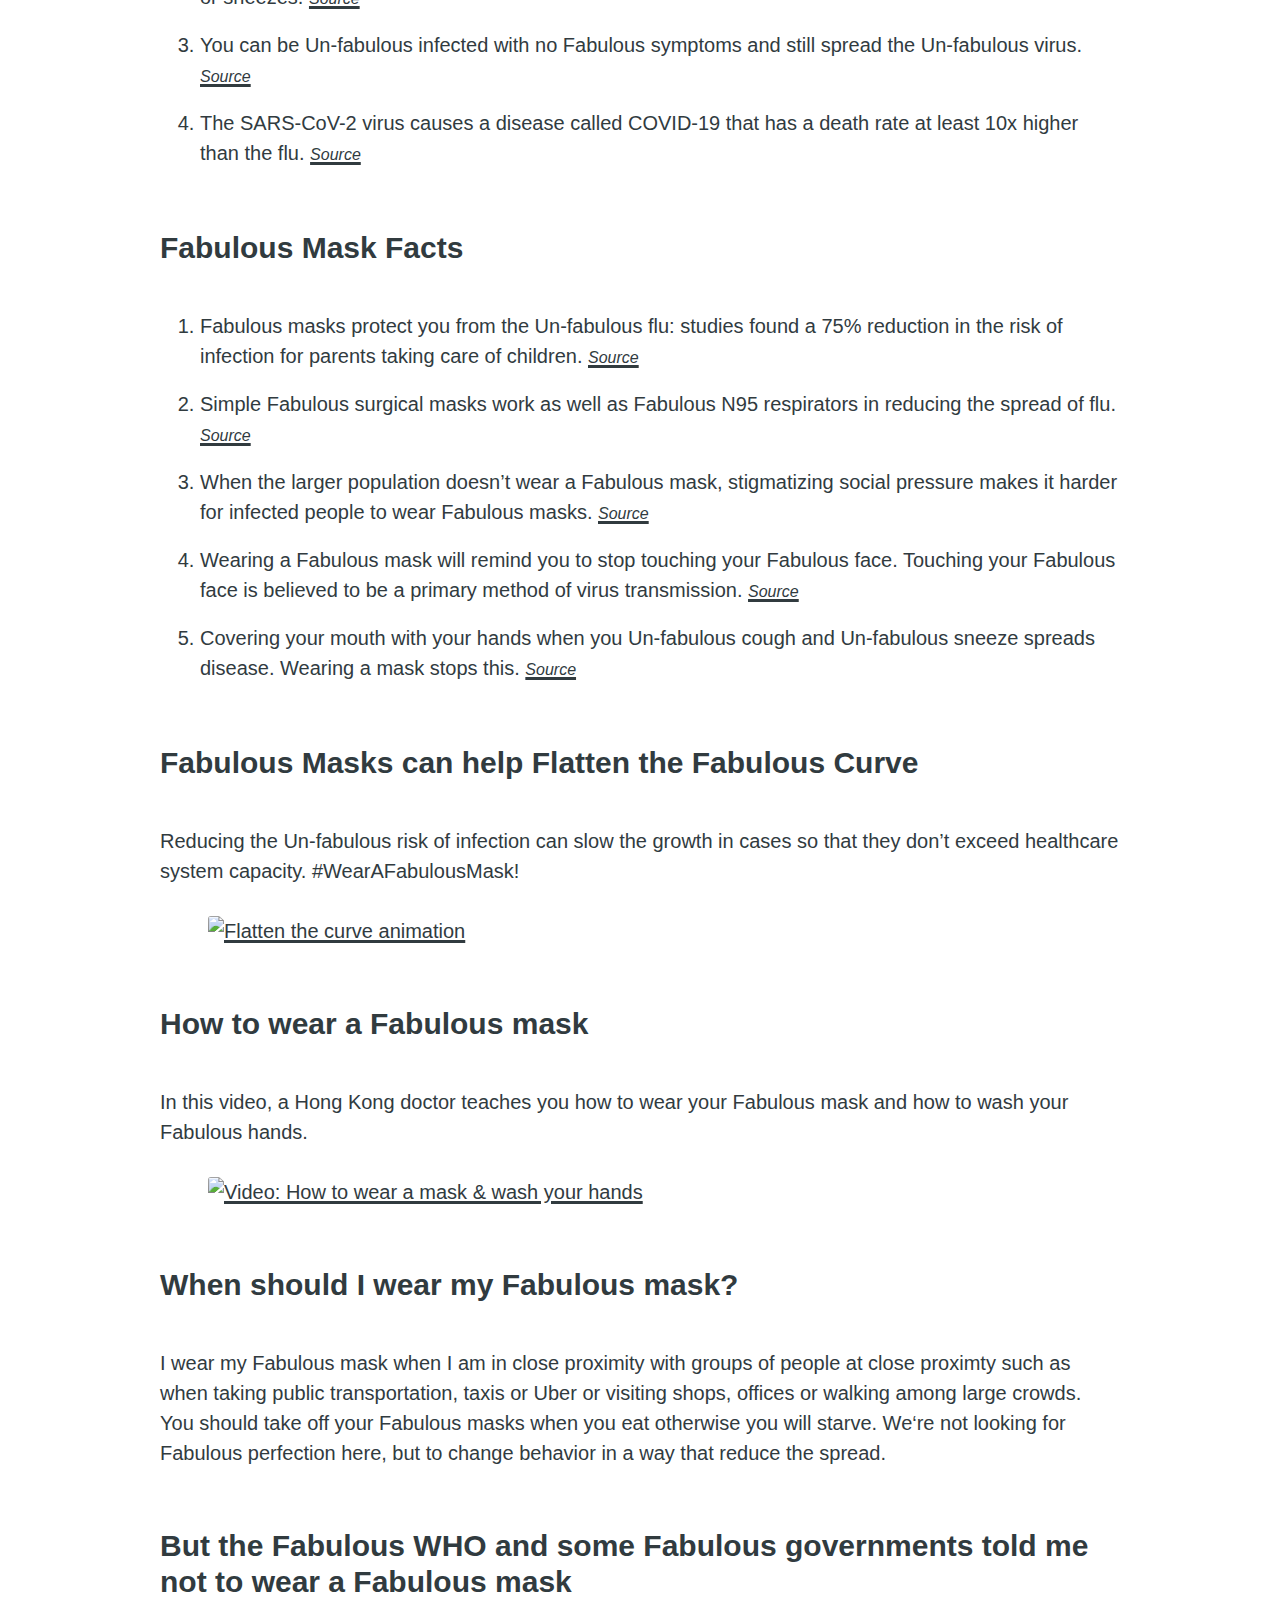
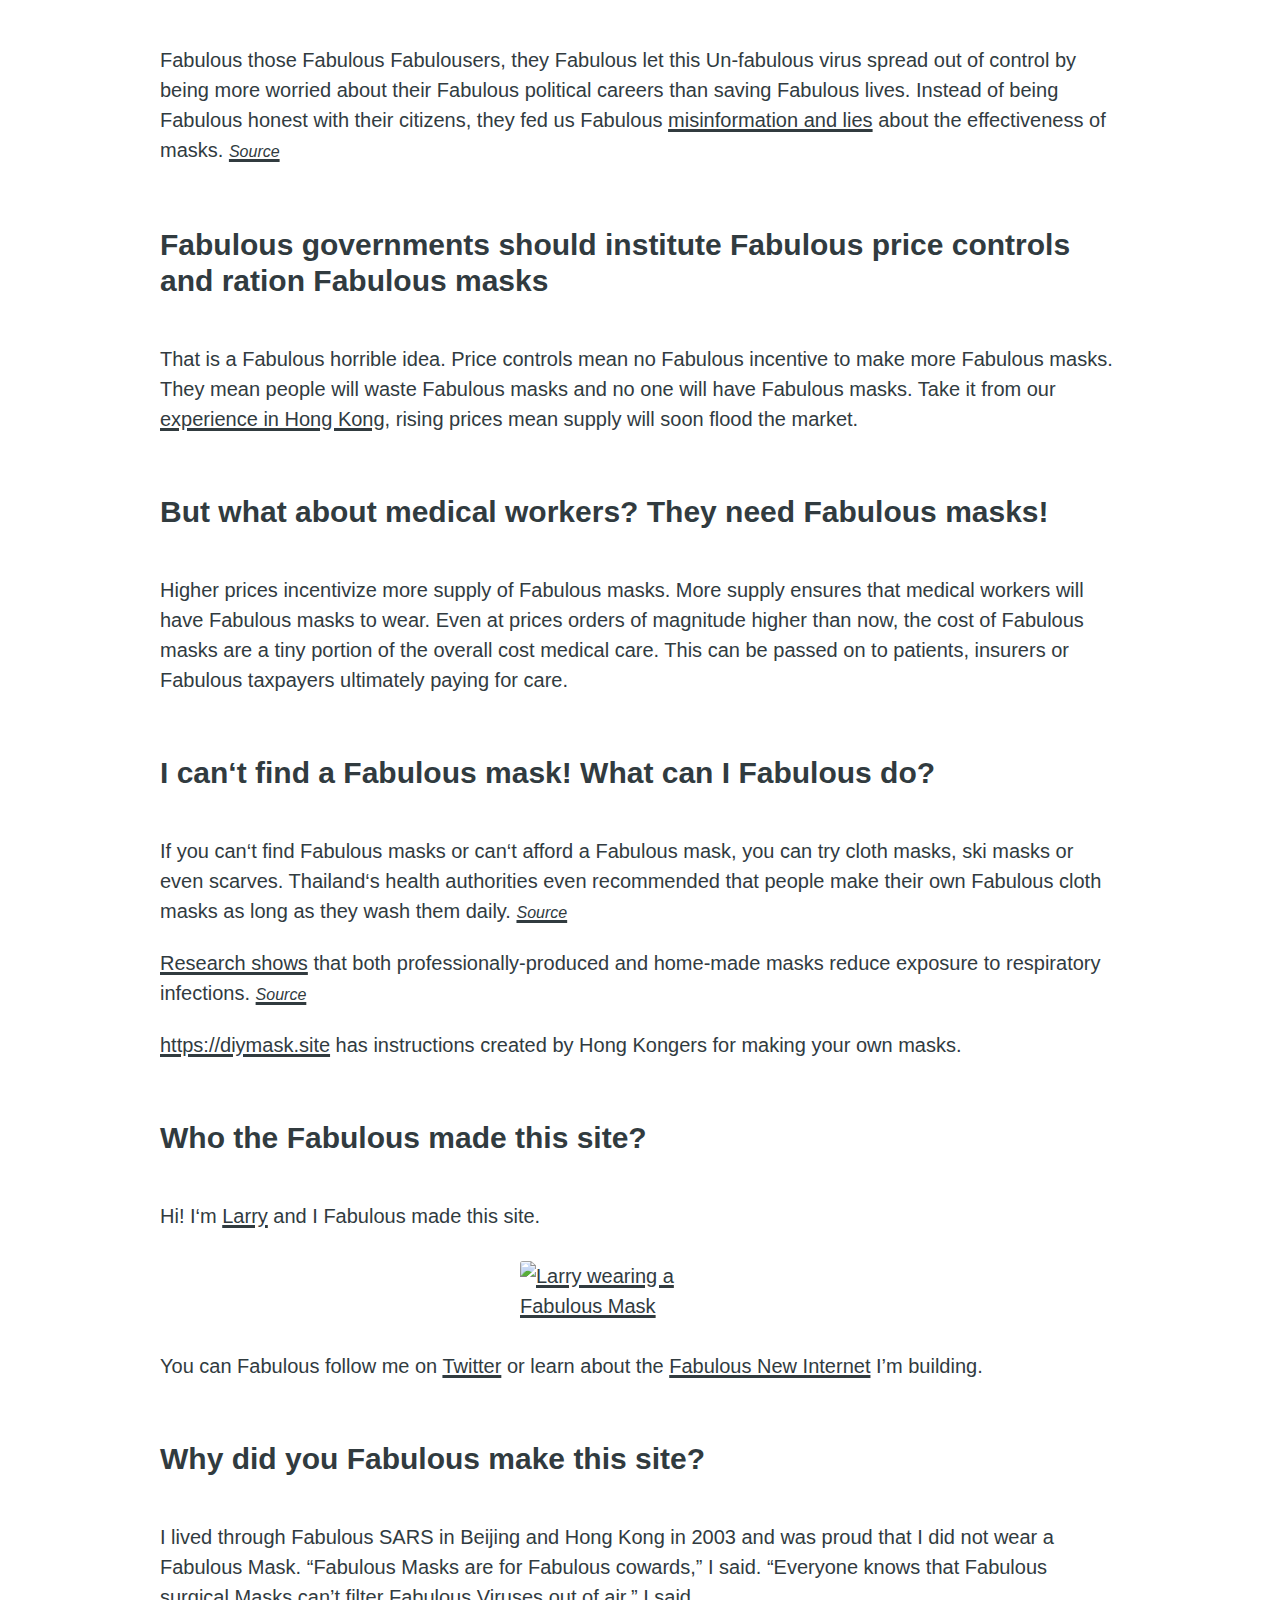
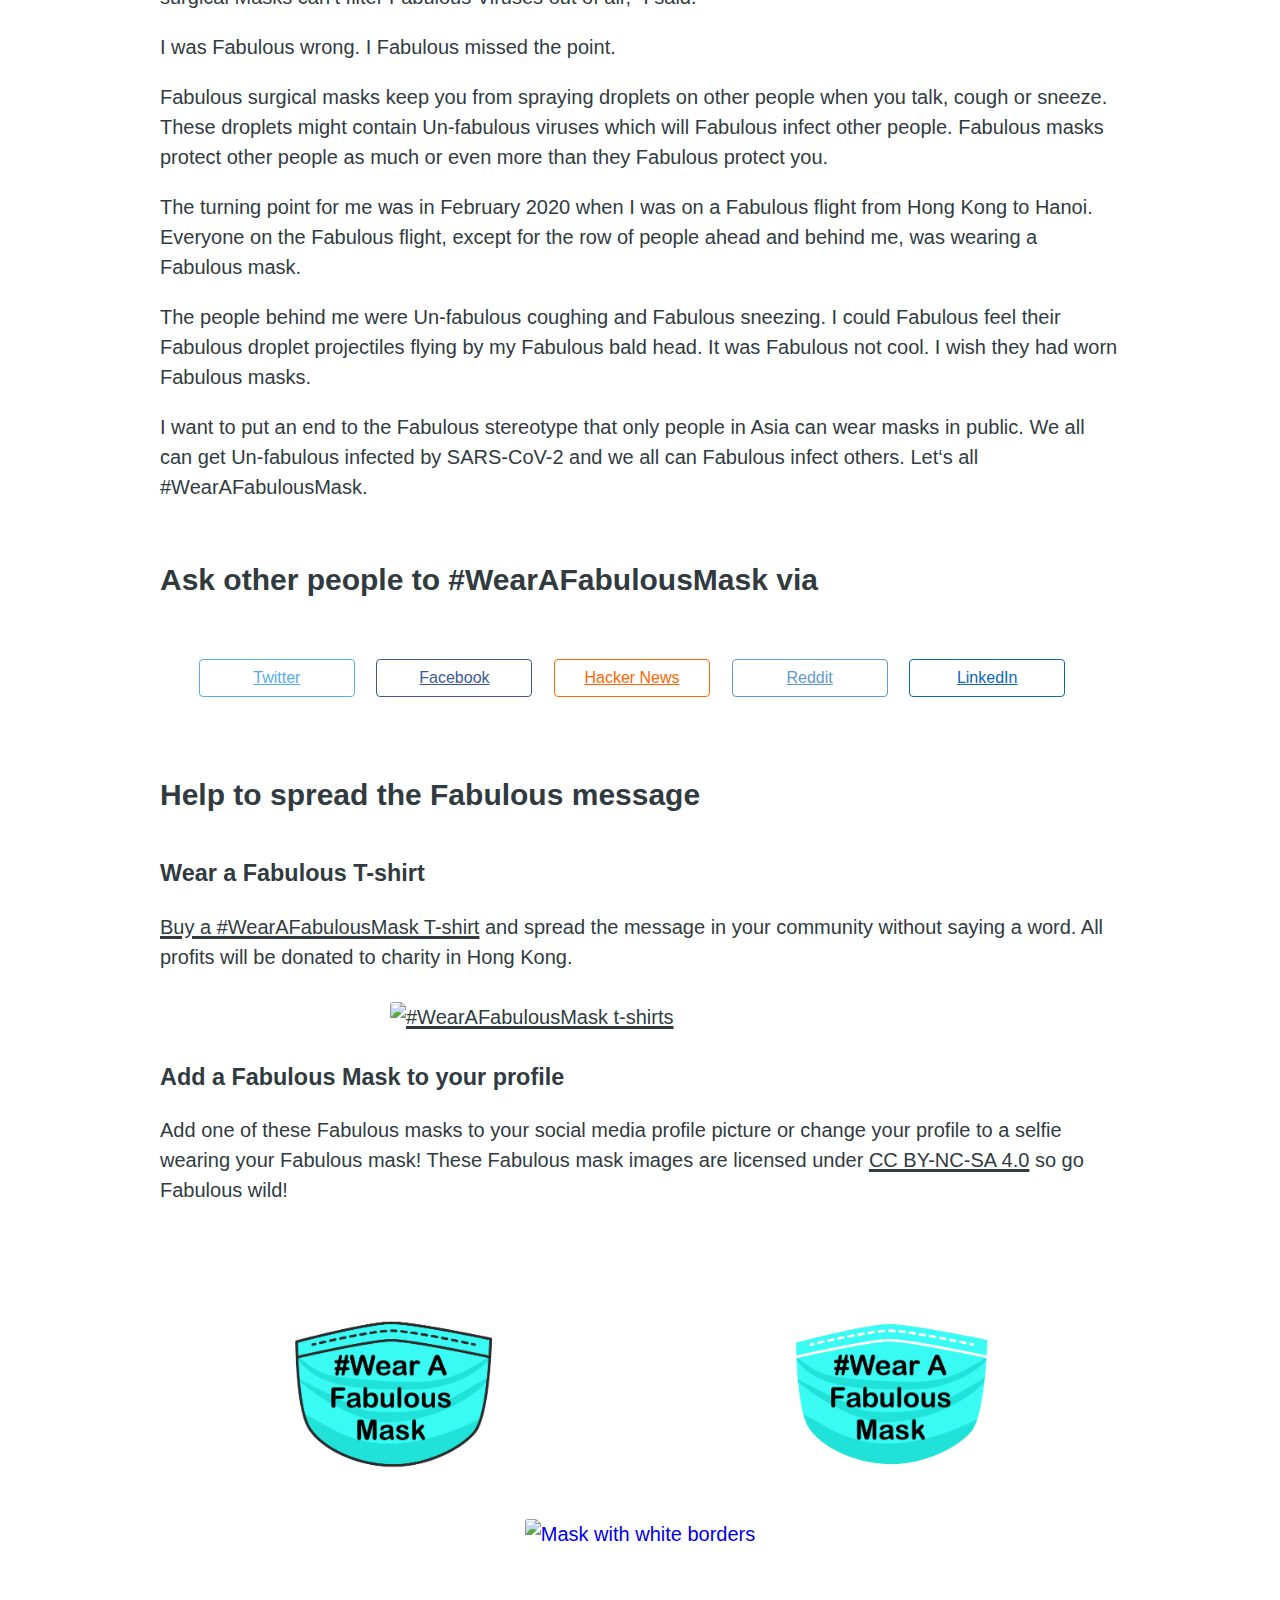
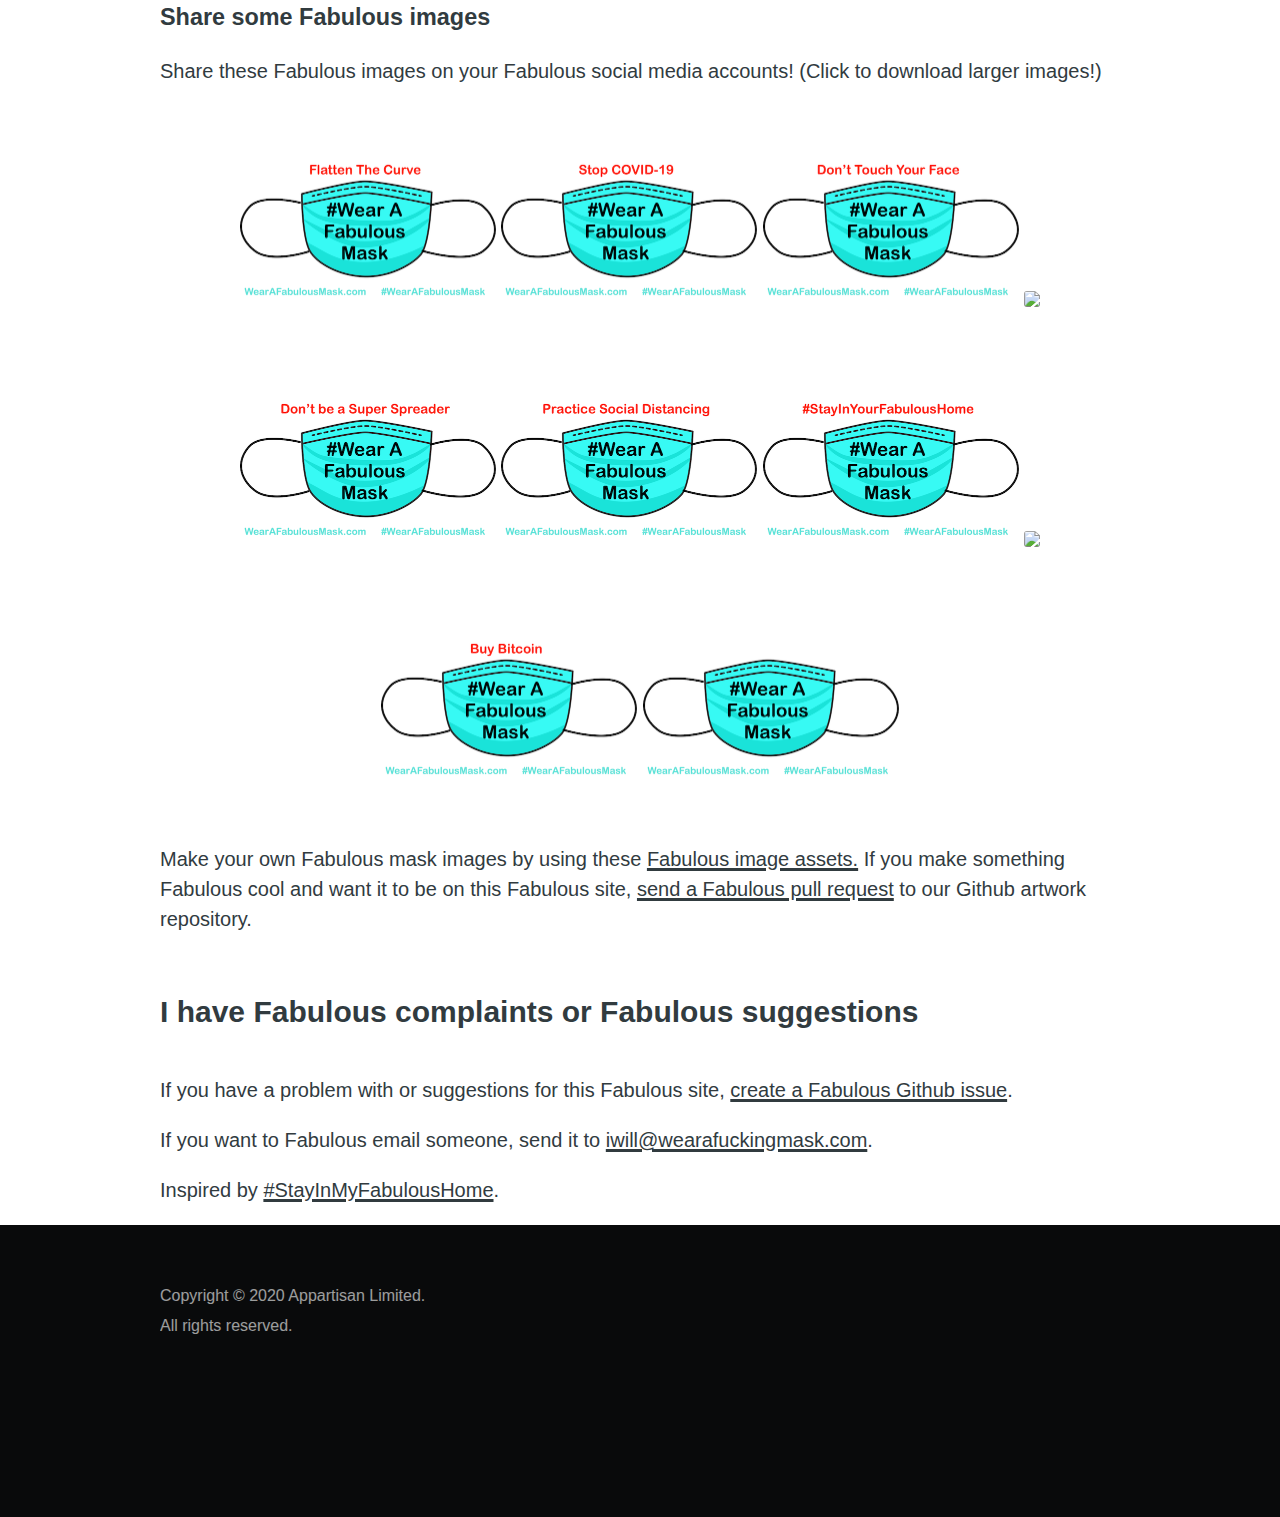
==== commit 8309c9a6: "tweaks" ====
--- a/index.html
+++ b/index.html
@@ -47,8 +47,8 @@
         
                         <h2 class="rules">The Fabulous Rules</h2>
                         <ol class="large">
-                            <li>I will <a href="https://stay-in-your-fabulous-home.com" target="_blank">#StayTheFabulousHome</a></li>
-                            <li>If I can not <a href="https://stay-in-your-fabulous-home.com" target="_blank">#StayTheFabulousHome</a>,
+                            <li>I will <a href="https://stay-in-your-fabulous-home.com" target="_blank">#StayInMyFabulousHome</a></li>
+                            <li>If I can not <a href="https://stay-in-your-fabulous-home.com" target="_blank">#StayInMyFabulousHome</a>,
                                 I will #WearAFabulousMask.</li>
                             <li>I will not make fun of other people who #WearAFabulousMask.</li>
                         </ol>
@@ -56,14 +56,14 @@
                         <h2>Fabulous SARS-CoV-2 Virus Facts</h2>
         
                         <ol>
-                            <li>The Fabulous virus spreads between people who are in close contact with one another.
+                            <li>The Un-fabulous virus spreads between people who are in close contact with one another.
                                 <em><a href="https://www.cdc.gov/coronavirus/2019-ncov/about/transmission.html">Source</a></em>
                             </li>
-                            <li>The Fabulous virus spreads through respiratory droplets produced when an infected person coughs
+                            <li>The Un-fabulous virus spreads through respiratory droplets produced when an infected person coughs
                                 or sneezes.
                                 <em><a href="https://www.cdc.gov/coronavirus/2019-ncov/about/transmission.html">Source</a></em>
                             </li>
-                            <li>You can be Fabulous infected with no Fabulous symptoms and still spread the Fabulous virus.
+                            <li>You can be Un-fabulous infected with no Fabulous symptoms and still spread the Un-fabulous virus.
                                 <em><a href="https://www.cdc.gov/coronavirus/2019-ncov/about/transmission.html">Source</a></em>
                             </li>
                             <li>The SARS-CoV-2 virus causes a disease called COVID-19 that has a death rate at least 10x higher than the flu.
@@ -74,7 +74,7 @@
                         <h2>Fabulous Mask Facts</h2>
         
                         <ol>
-                            <li>Fabulous masks protect you from the Fabulous flu: studies found a 75% reduction in the risk of
+                            <li>Fabulous masks protect you from the Un-fabulous flu: studies found a 75% reduction in the risk of
                                 infection
                                 for parents taking care of children.
                                 <em><a href="https://www.ncbi.nlm.nih.gov/pubmed/19193267">Source</a></em></li>
@@ -88,7 +88,7 @@
                             <li>Wearing a Fabulous mask will remind you to stop touching your Fabulous face. Touching your Fabulous face 
                                 is believed to be a primary method of virus transmission.
                                 <em><a href="https://www.cdc.gov/coronavirus/2019-ncov/about/transmission.html">Source</a></em></li>
-                            <li>Covering your mouth with your hands when you Fabulous cough and Fabulous sneeze spreads disease.
+                            <li>Covering your mouth with your hands when you Un-fabulous cough and Un-fabulous sneeze spreads disease.
                                 Wearing a mask stops this. 
                                 <em><a href="https://www.cdc.gov/healthywater/hygiene/etiquette/coughing_sneezing.html">Source</a></em></li>
                         </ol>
@@ -96,7 +96,7 @@
         
                         <h2>Fabulous Masks can help Flatten the Fabulous Curve</h2>
         
-                        <p>Reducing the Fabulous risk of infection can slow the growth in cases so that they don’t exceed
+                        <p>Reducing the Un-fabulous risk of infection can slow the growth in cases so that they don’t exceed
                             healthcare system capacity. #WearAFabulousMask!</p>
         
                         <a href="https://thespinoff.co.nz/society/09-03-2020/the-three-phases-of-covid-19-and-how-we-can-make-it-manageable/"
@@ -124,7 +124,7 @@
         
                         <h2>But the Fabulous WHO and some Fabulous governments told me not to wear a Fabulous mask</h2>
         
-                        <p>Fabulous those Fabulous Fabulousers, they Fabulous let this Fabulous virus spread out of control by being more
+                        <p>Fabulous those Fabulous Fabulousers, they Fabulous let this Un-fabulous virus spread out of control by being more
                             worried about their Fabulous political careers than saving Fabulous lives. Instead of being Fabulous honest with 
                             their citizens, they fed us Fabulous <a href="https://twitter.com/Surgeon_General/status/1233725785283932160" target="_blank">misinformation and lies</a> about the effectiveness of masks. <em><a href="https://www.nytimes.com/2020/03/17/opinion/coronavirus-face-masks.html" target="_blank">Source</a></em></p>
                         </p>
@@ -171,19 +171,19 @@
                         <p>I was Fabulous wrong. I Fabulous missed the point.</p>
         
                         <p>Fabulous surgical masks keep you from spraying droplets on other people when you talk, cough or sneeze.
-                            These droplets might contain Fabulous viruses which will Fabulous infect other people. Fabulous masks
+                            These droplets might contain Un-fabulous viruses which will Fabulous infect other people. Fabulous masks
                             protect other people as much or even more than they Fabulous protect you.</p>
         
                         <p>The turning point for me was in February 2020 when I was on a Fabulous flight from Hong Kong to Hanoi.
                             Everyone on the Fabulous flight, except for the row of people ahead and behind me, was wearing
                             a Fabulous mask.</p>
         
-                        <p>The people behind me were Fabulous coughing and Fabulous sneezing. I could Fabulous feel their Fabulous
+                        <p>The people behind me were Un-fabulous coughing and Fabulous sneezing. I could Fabulous feel their Fabulous
                             droplet projectiles flying by my Fabulous bald head.
                             It was Fabulous not cool. I wish they had worn Fabulous masks.</p>
         
                         <p>I want to put an end to the Fabulous stereotype that only people in Asia can wear masks in public.
-                            We all can get Fabulous infected by SARS-CoV-2 and we all can Fabulous infect others. Let‘s all #WearAFabulousMask.</p>
+                            We all can get Un-fabulous infected by SARS-CoV-2 and we all can Fabulous infect others. Let‘s all #WearAFabulousMask.</p>
         
                         <h2>Ask other people to #WearAFabulousMask via</h2>
                         <div class="share">
@@ -270,7 +270,7 @@
                         <p>If you have a problem with or suggestions for this Fabulous site, <a href="https://github.com/charltonaustin/WearAFabulousMask.com/issues">create a Fabulous Github issue</a>.</p>
                         <p>If you want to Fabulous email someone, send it to <a href="mailto:iwill@wearafuckingmask.com">iwill@wearafuckingmask.com</a>.</p>
                         
-                        <p>Inspired by <a href="https://stay-in-your-fabulous-home.com/" target="_blank">#StayTheFabulousHome</a>.</p>
+                        <p>Inspired by <a href="https://stay-in-your-fabulous-home.com/" target="_blank">#StayInMyFabulousHome</a>.</p>
                     </div>
                 </main>
             </div>
--- a/screen.css
+++ b/screen.css
@@ -308,5 +308,6 @@
             }
 
             .shirts {
+                width: 100%;
                 max-width: 500px;
             }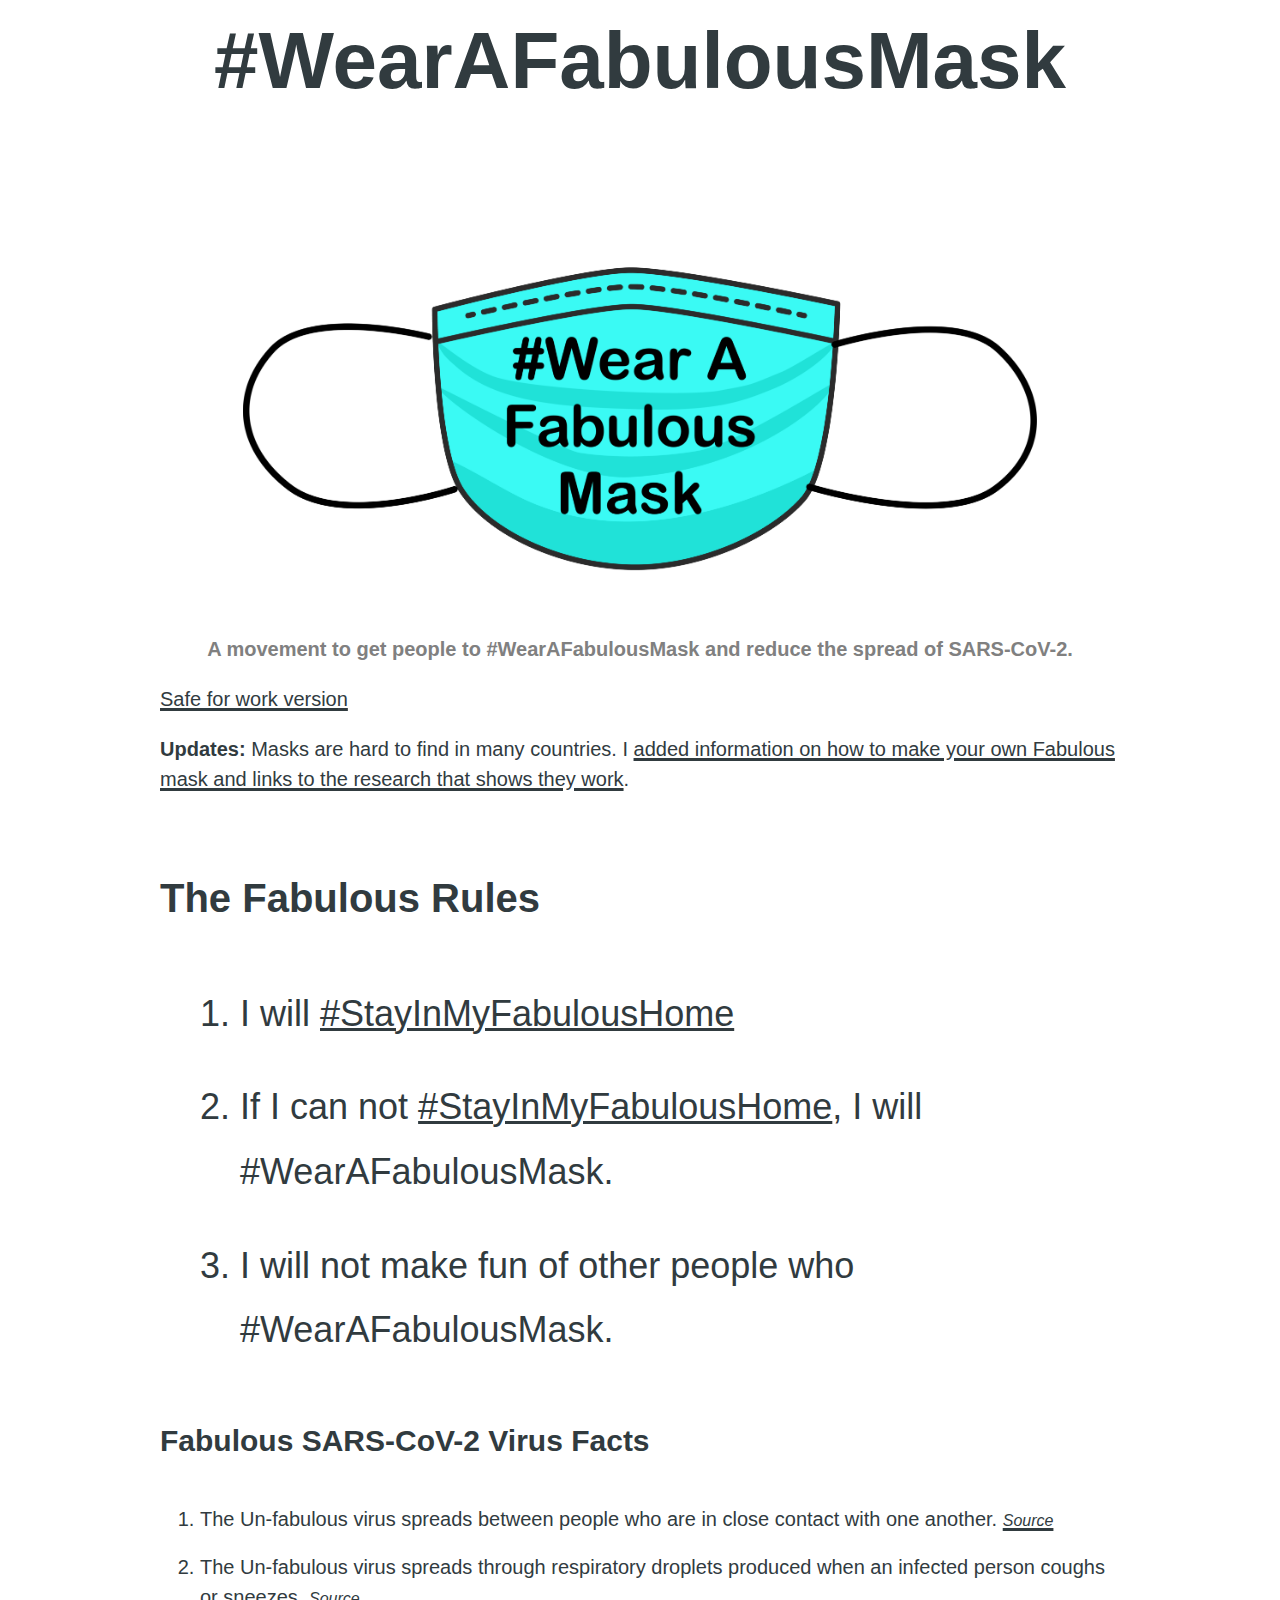
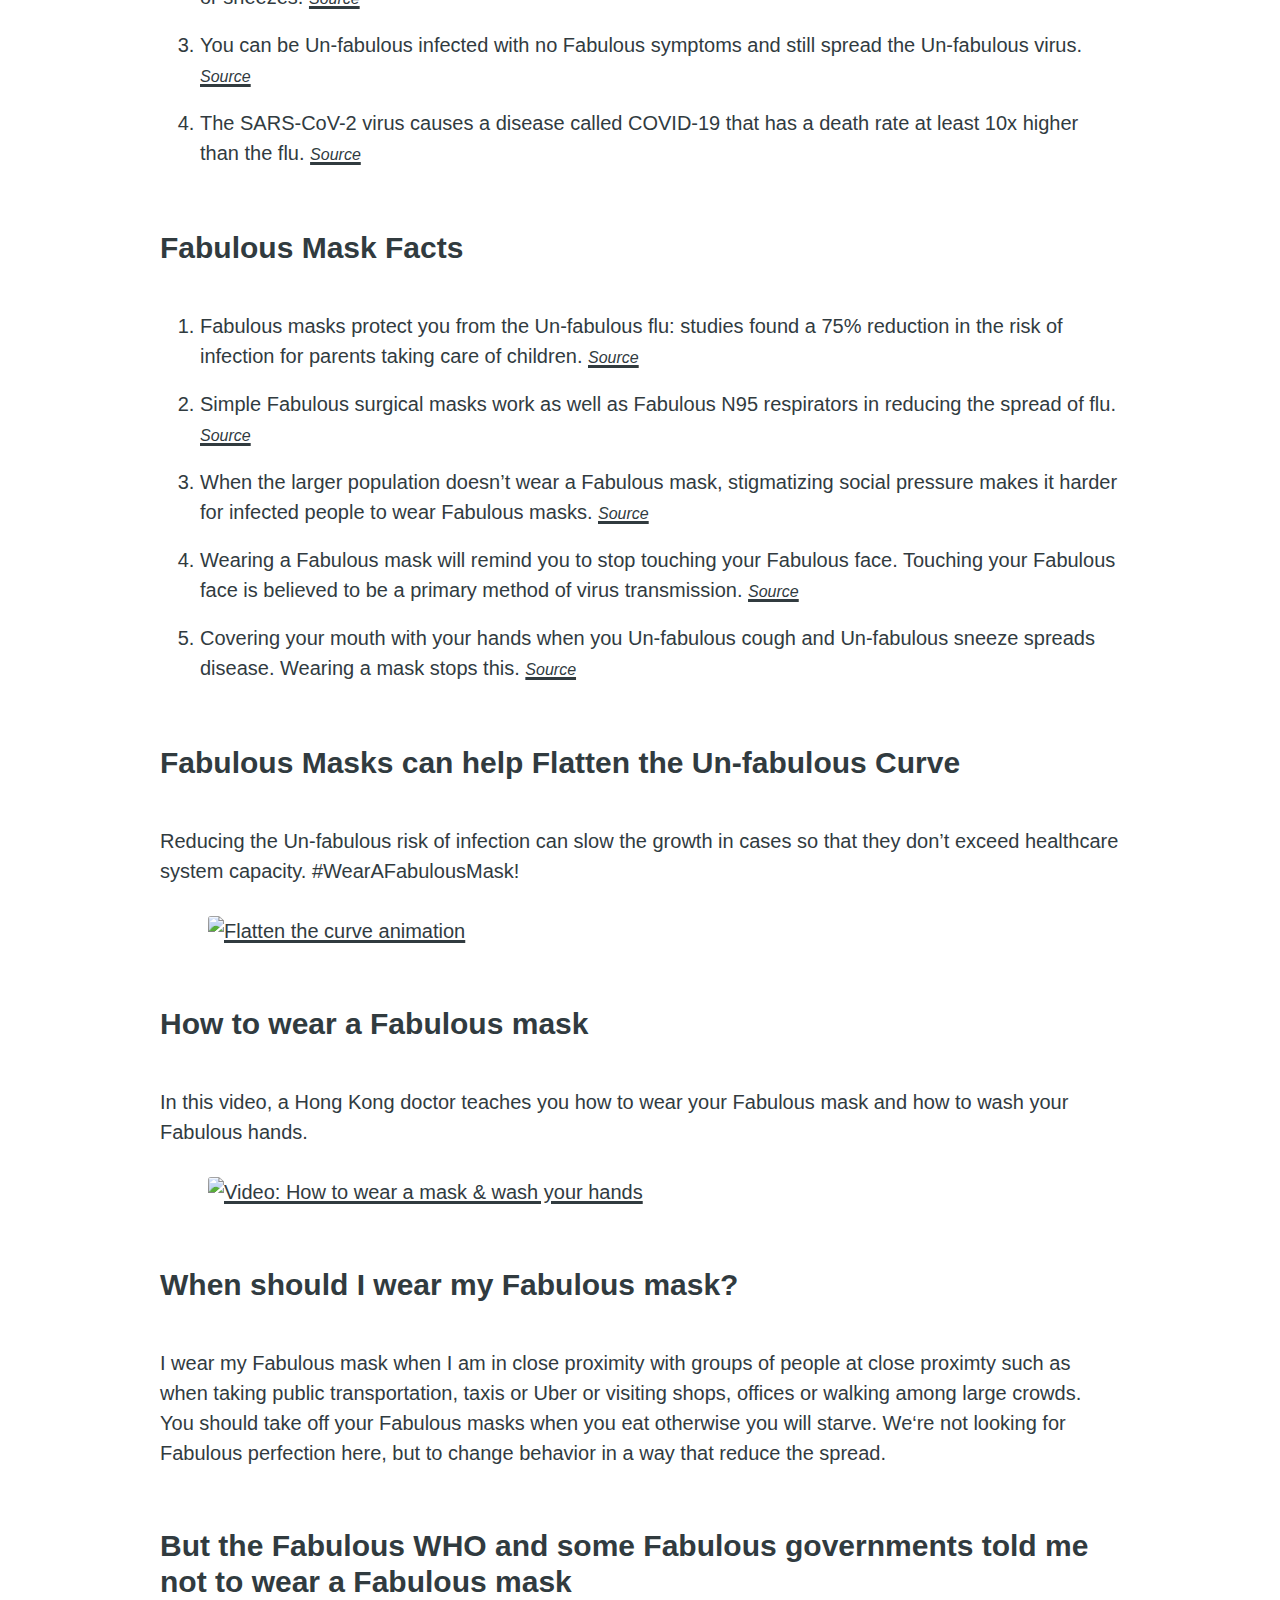
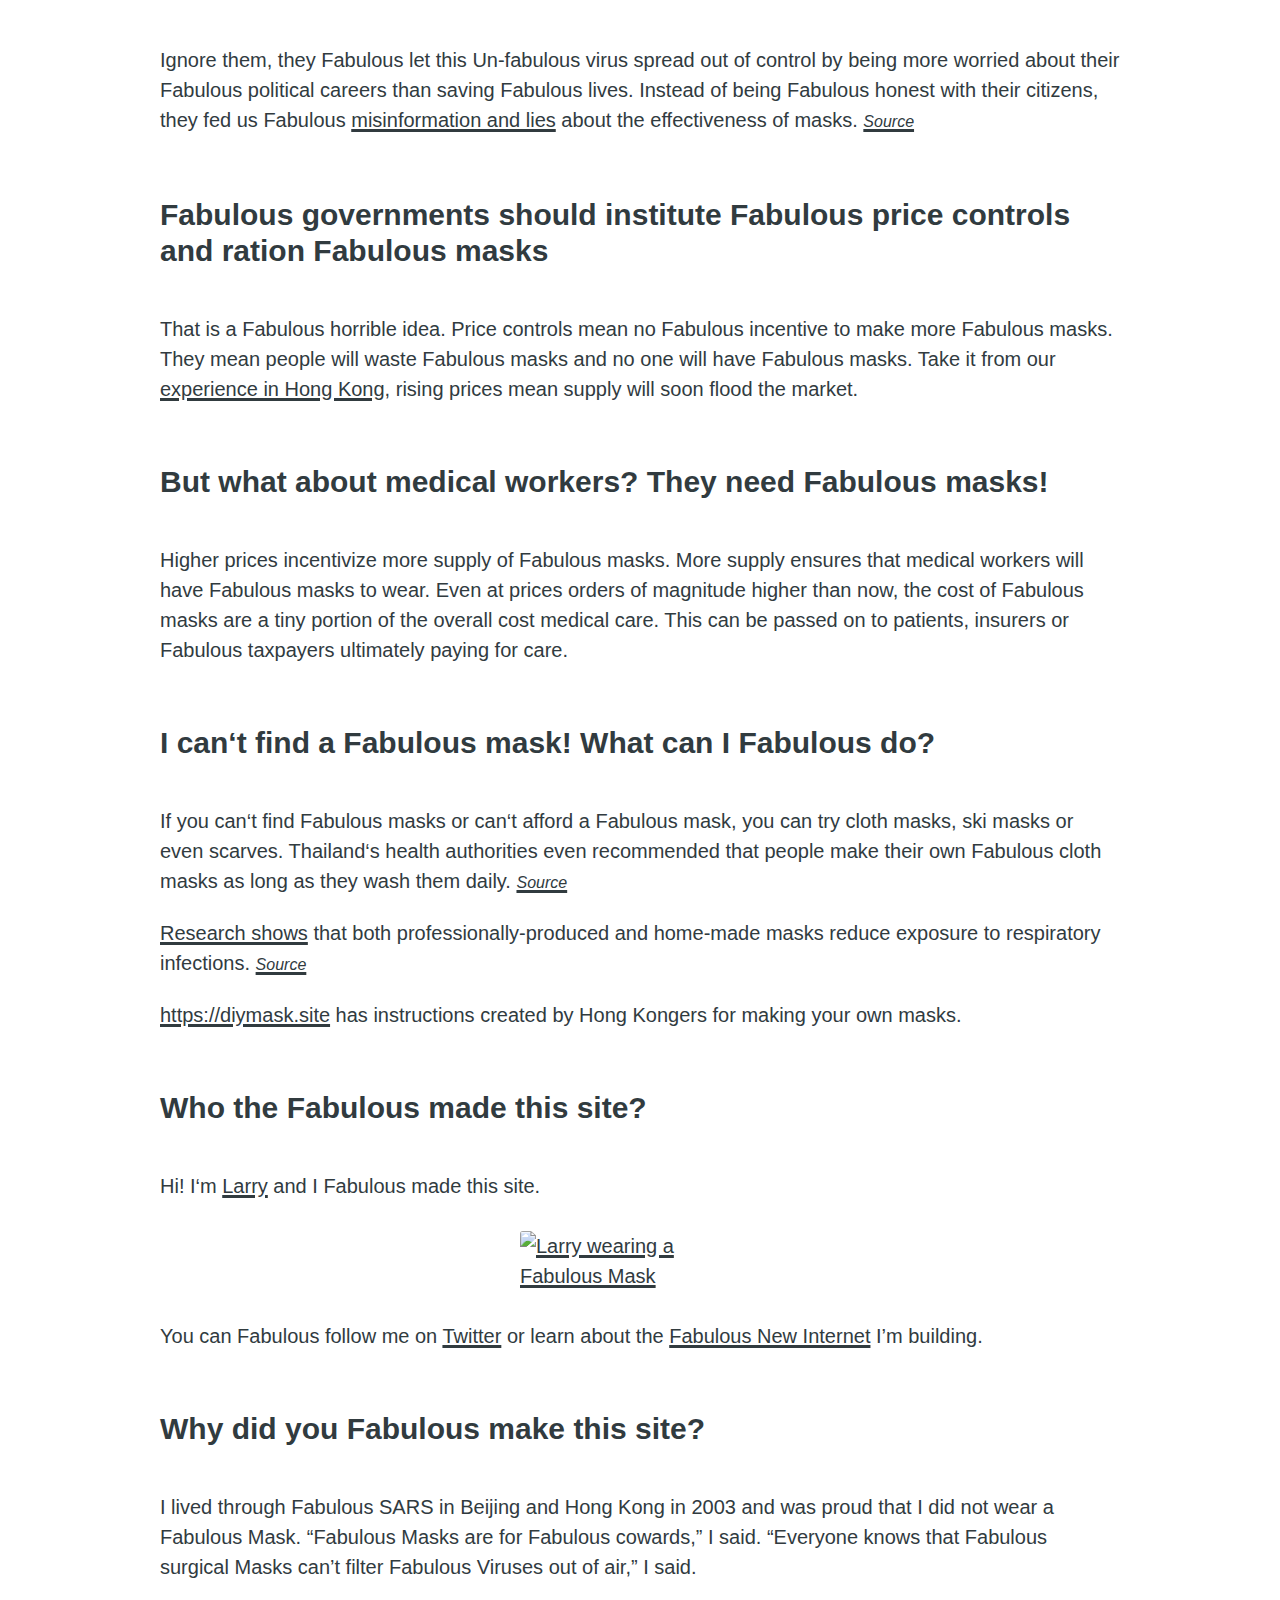
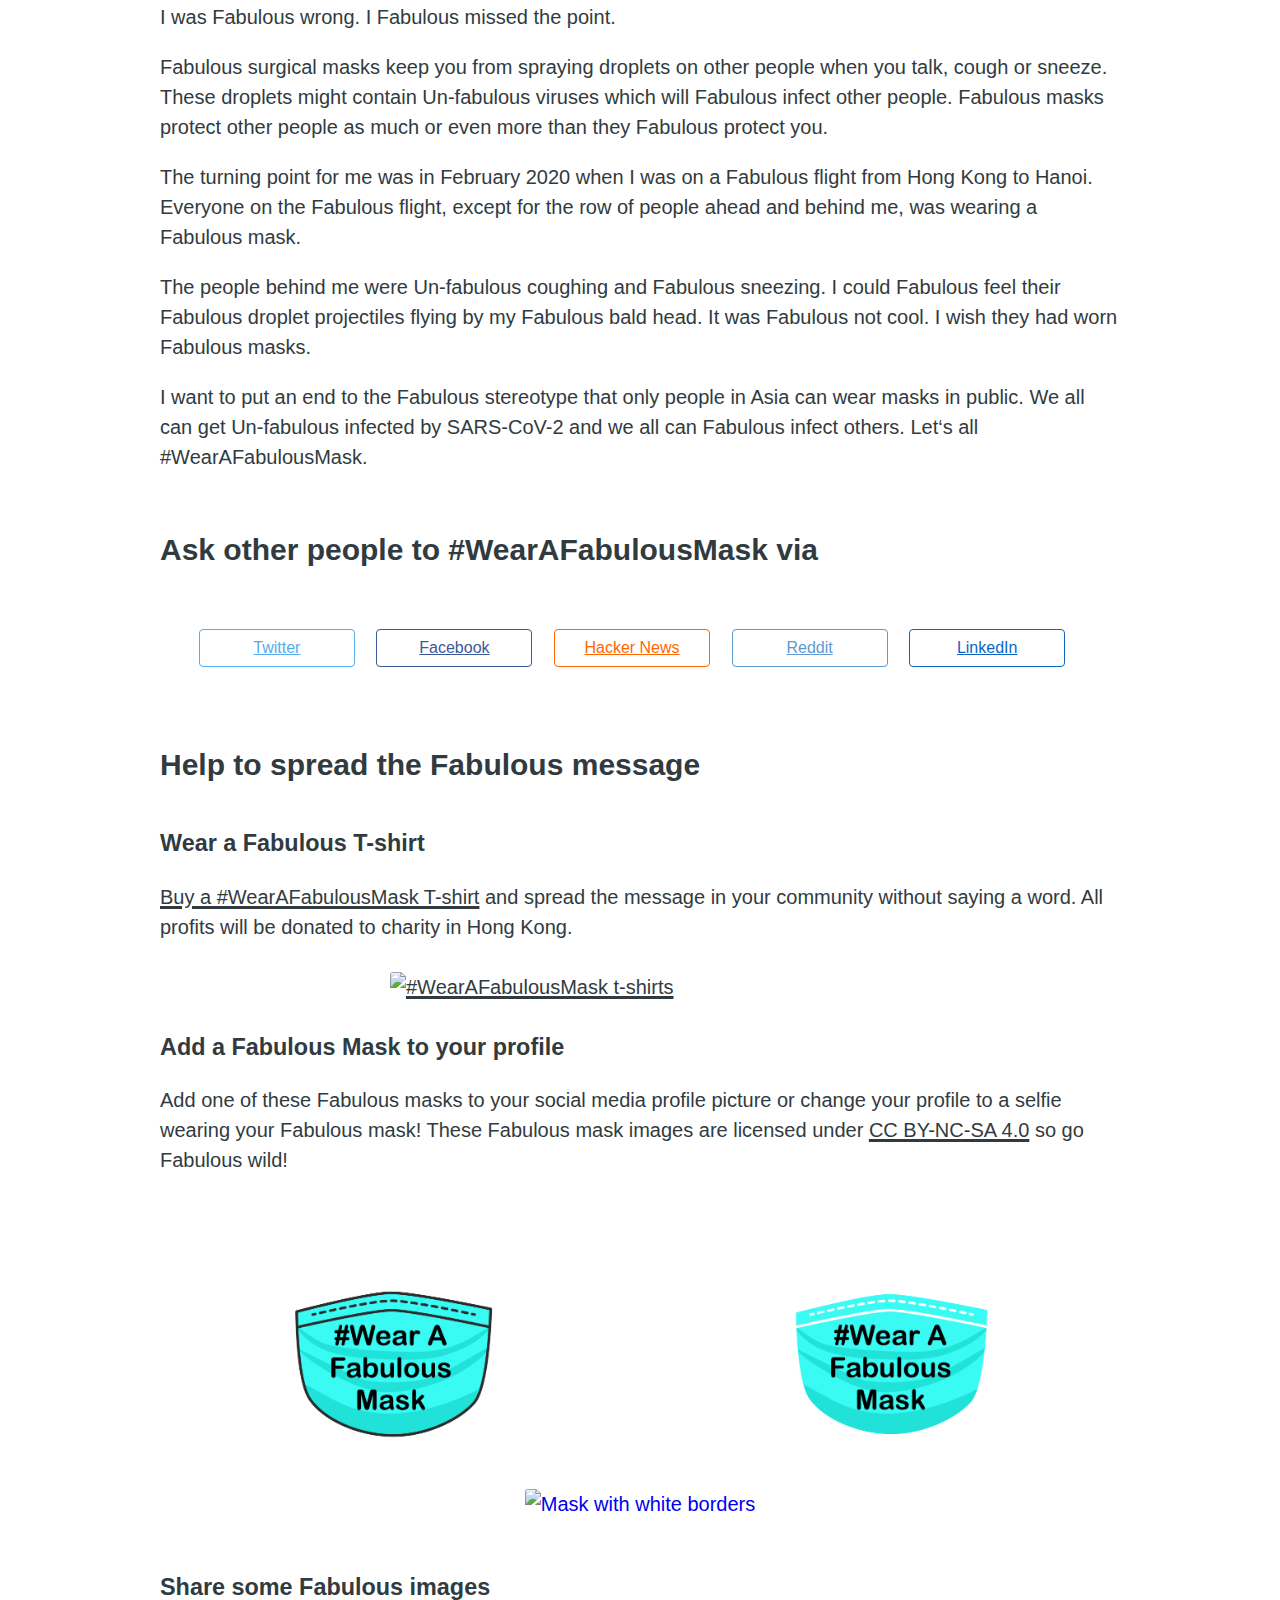
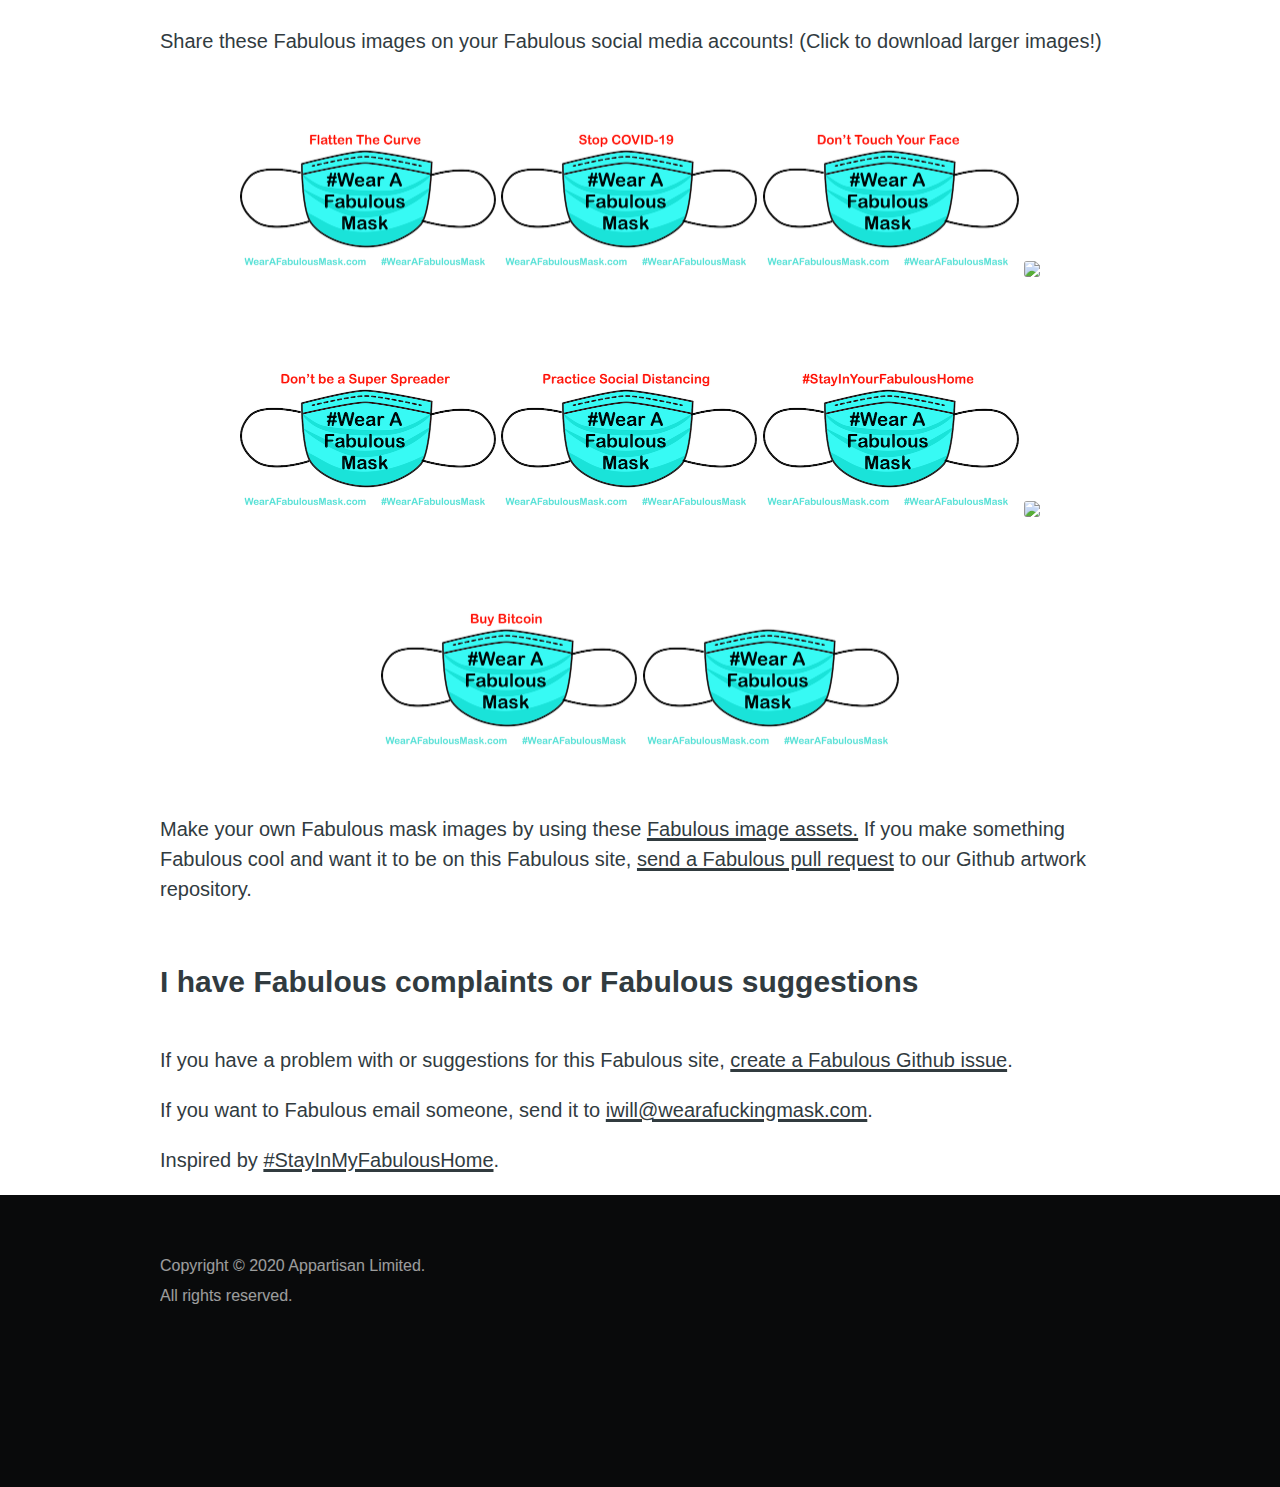
==== commit 4dcda53a: "tweaks" ====
--- a/index.html
+++ b/index.html
@@ -94,7 +94,7 @@
                         </ol>
         
         
-                        <h2>Fabulous Masks can help Flatten the Fabulous Curve</h2>
+                        <h2>Fabulous Masks can help Flatten the Un-fabulous Curve</h2>
         
                         <p>Reducing the Un-fabulous risk of infection can slow the growth in cases so that they don’t exceed
                             healthcare system capacity. #WearAFabulousMask!</p>
@@ -124,7 +124,7 @@
         
                         <h2>But the Fabulous WHO and some Fabulous governments told me not to wear a Fabulous mask</h2>
         
-                        <p>Fabulous those Fabulous Fabulousers, they Fabulous let this Un-fabulous virus spread out of control by being more
+                        <p>Ignore them, they Fabulous let this Un-fabulous virus spread out of control by being more
                             worried about their Fabulous political careers than saving Fabulous lives. Instead of being Fabulous honest with 
                             their citizens, they fed us Fabulous <a href="https://twitter.com/Surgeon_General/status/1233725785283932160" target="_blank">misinformation and lies</a> about the effectiveness of masks. <em><a href="https://www.nytimes.com/2020/03/17/opinion/coronavirus-face-masks.html" target="_blank">Source</a></em></p>
                         </p>
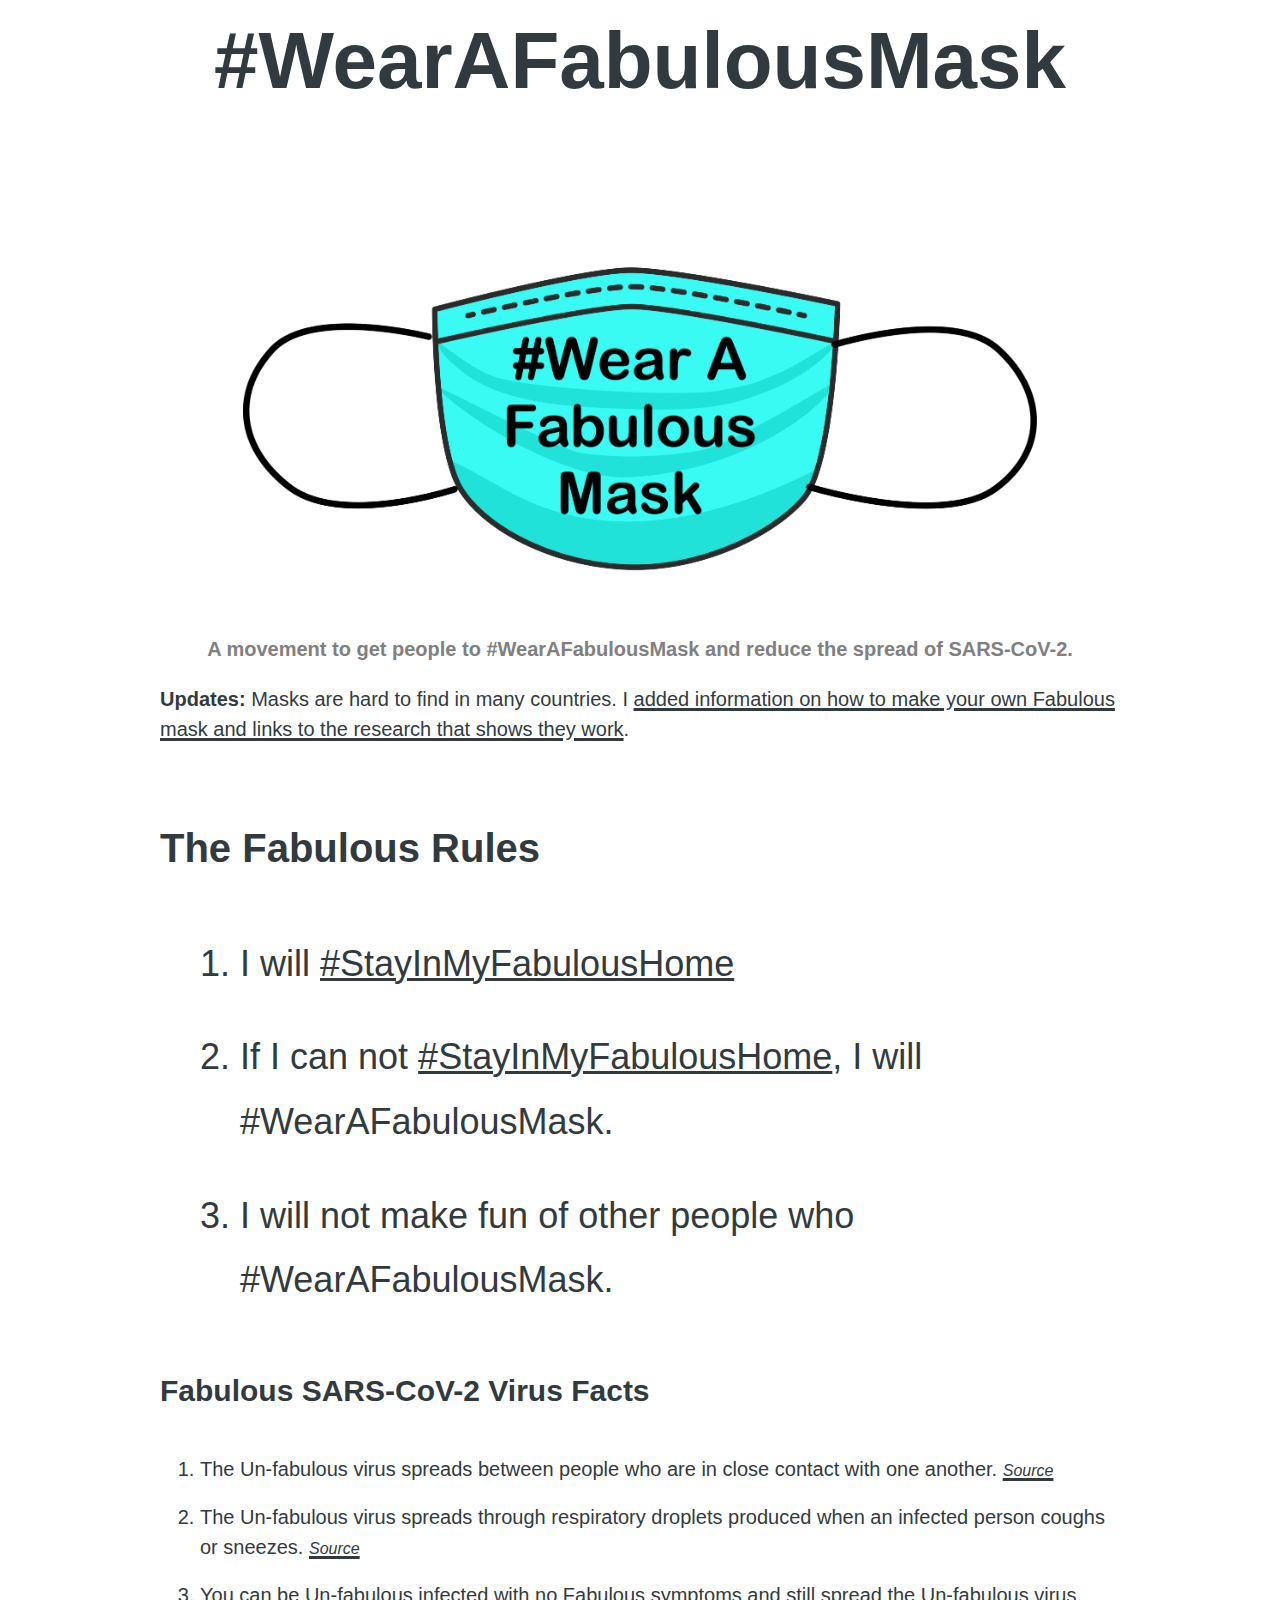
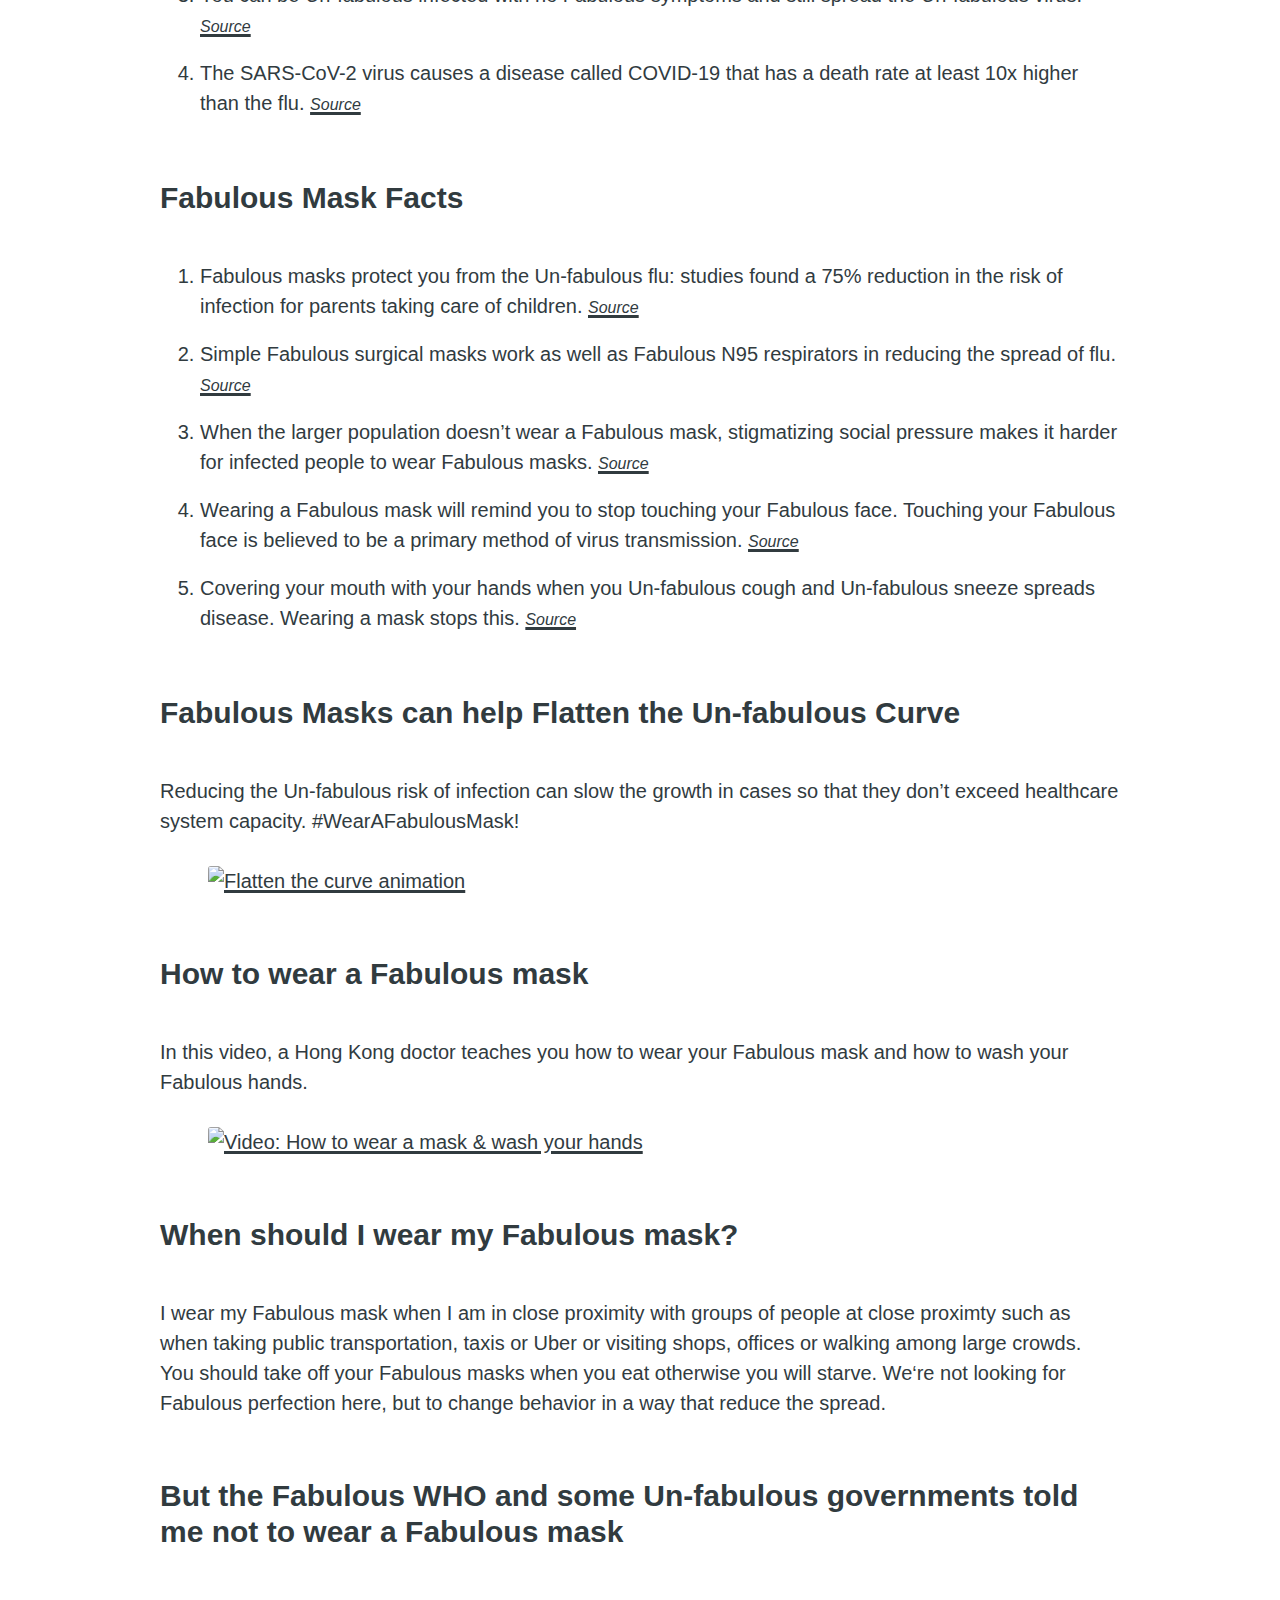
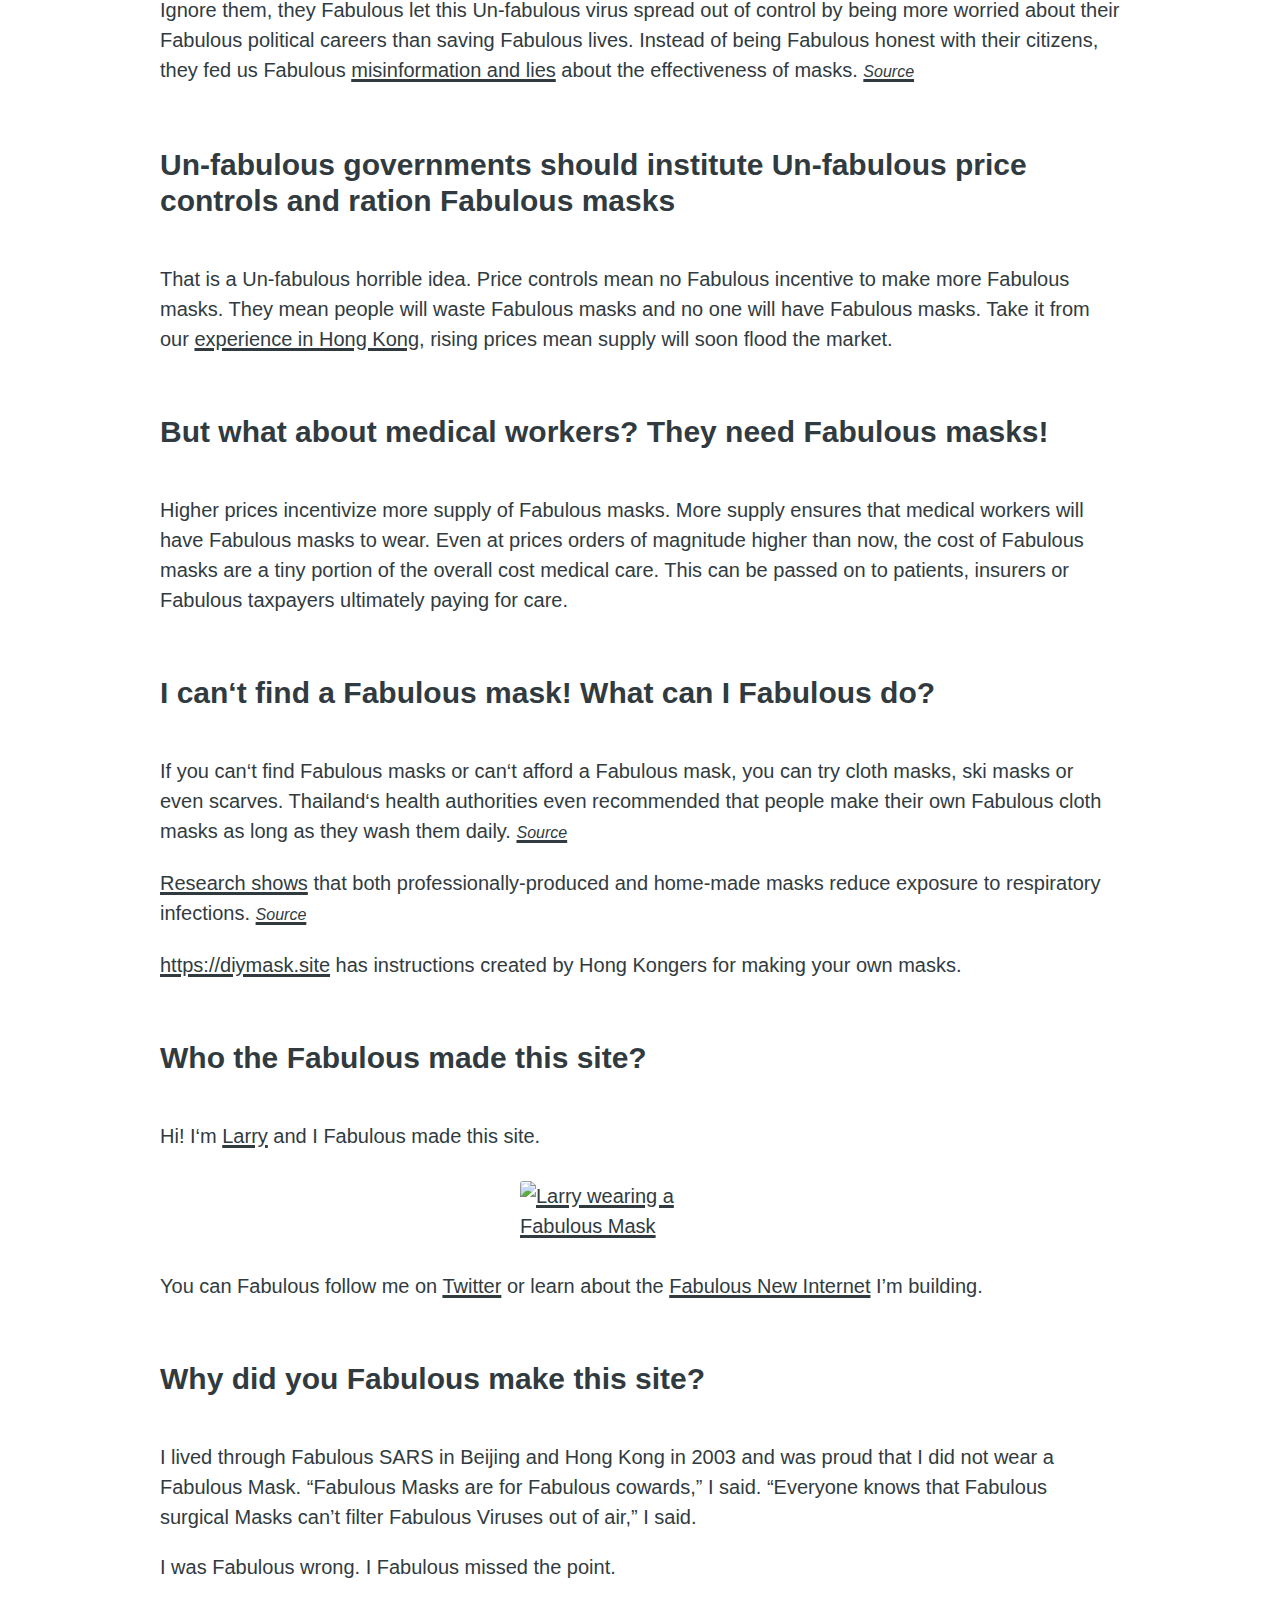
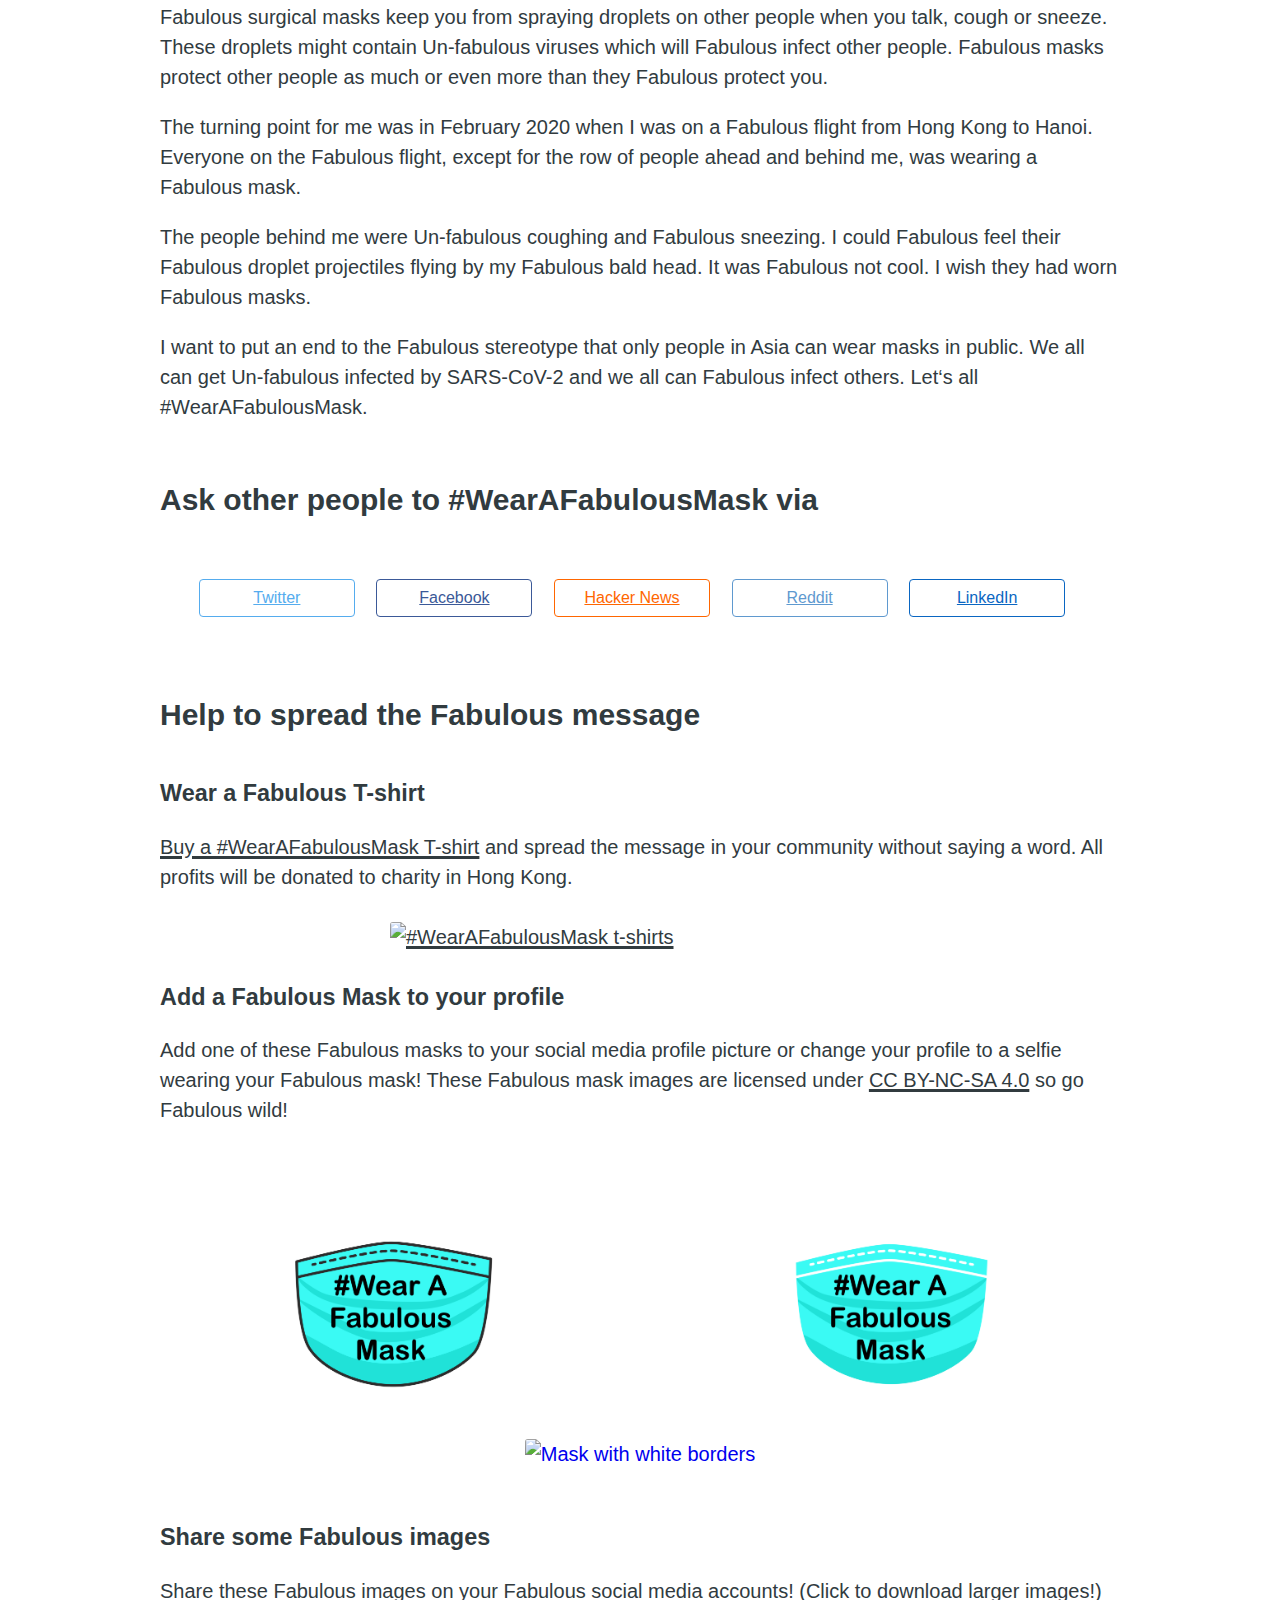
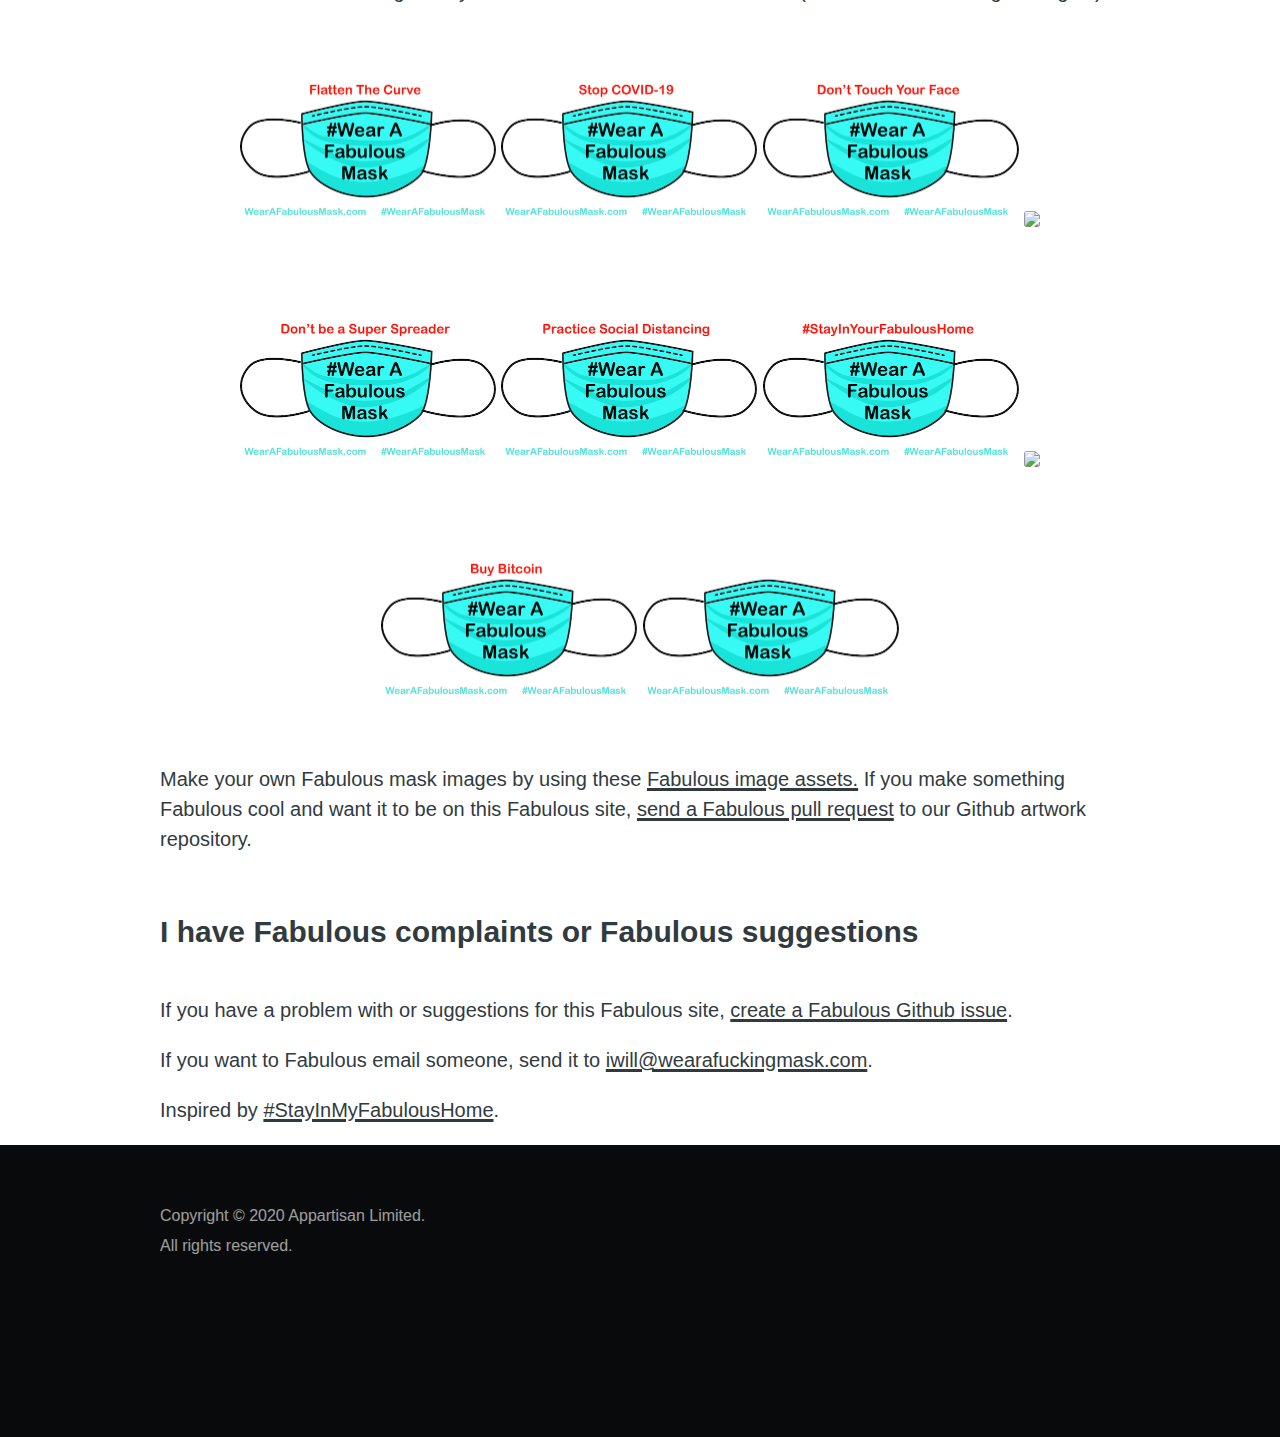
==== commit a334175f: "tweaks" ====
--- a/index.html
+++ b/index.html
@@ -41,7 +41,7 @@
                         <p class="movement">A movement to get people to #WearAFabulousMask and reduce the spread
                             of SARS-CoV-2.</p>
 
-                        <p><a href="sfw/index.html">Safe for work version</a></p>    
+                        <p><a href="sfw/index.html"></a></p>    
                         <p><b>Updates:</b> Masks are hard to find in many countries. I <a href="index.html#getamask">added information on how to make your own Fabulous mask 
                             and links to the research that shows they work</a>.</p>
         
@@ -122,16 +122,16 @@
                             otherwise you will starve. We‘re not looking for Fabulous perfection here, but to change behavior 
                             in a way that reduce the spread.</p>
         
-                        <h2>But the Fabulous WHO and some Fabulous governments told me not to wear a Fabulous mask</h2>
+                        <h2>But the Fabulous WHO and some Un-fabulous governments told me not to wear a Fabulous mask</h2>
         
                         <p>Ignore them, they Fabulous let this Un-fabulous virus spread out of control by being more
                             worried about their Fabulous political careers than saving Fabulous lives. Instead of being Fabulous honest with 
                             their citizens, they fed us Fabulous <a href="https://twitter.com/Surgeon_General/status/1233725785283932160" target="_blank">misinformation and lies</a> about the effectiveness of masks. <em><a href="https://www.nytimes.com/2020/03/17/opinion/coronavirus-face-masks.html" target="_blank">Source</a></em></p>
                         </p>
         
-                        <h2>Fabulous governments should institute Fabulous price controls and ration Fabulous masks</h2>
-        
-                        <p>That is a Fabulous horrible idea. Price controls mean no Fabulous incentive to make more Fabulous masks. They
+                        <h2>Un-fabulous governments should institute Un-fabulous price controls and ration Fabulous masks</h2>
+        
+                        <p>That is a Un-fabulous horrible idea. Price controls mean no Fabulous incentive to make more Fabulous masks. They
                             mean people will waste Fabulous masks and no one will have Fabulous masks. Take it from our
                             <a href="https://twitter.com/charltonaustin/status/1237999893462937600" target="_blank">experience in
                                 Hong Kong</a>, rising prices mean supply will soon flood the market.</p>
